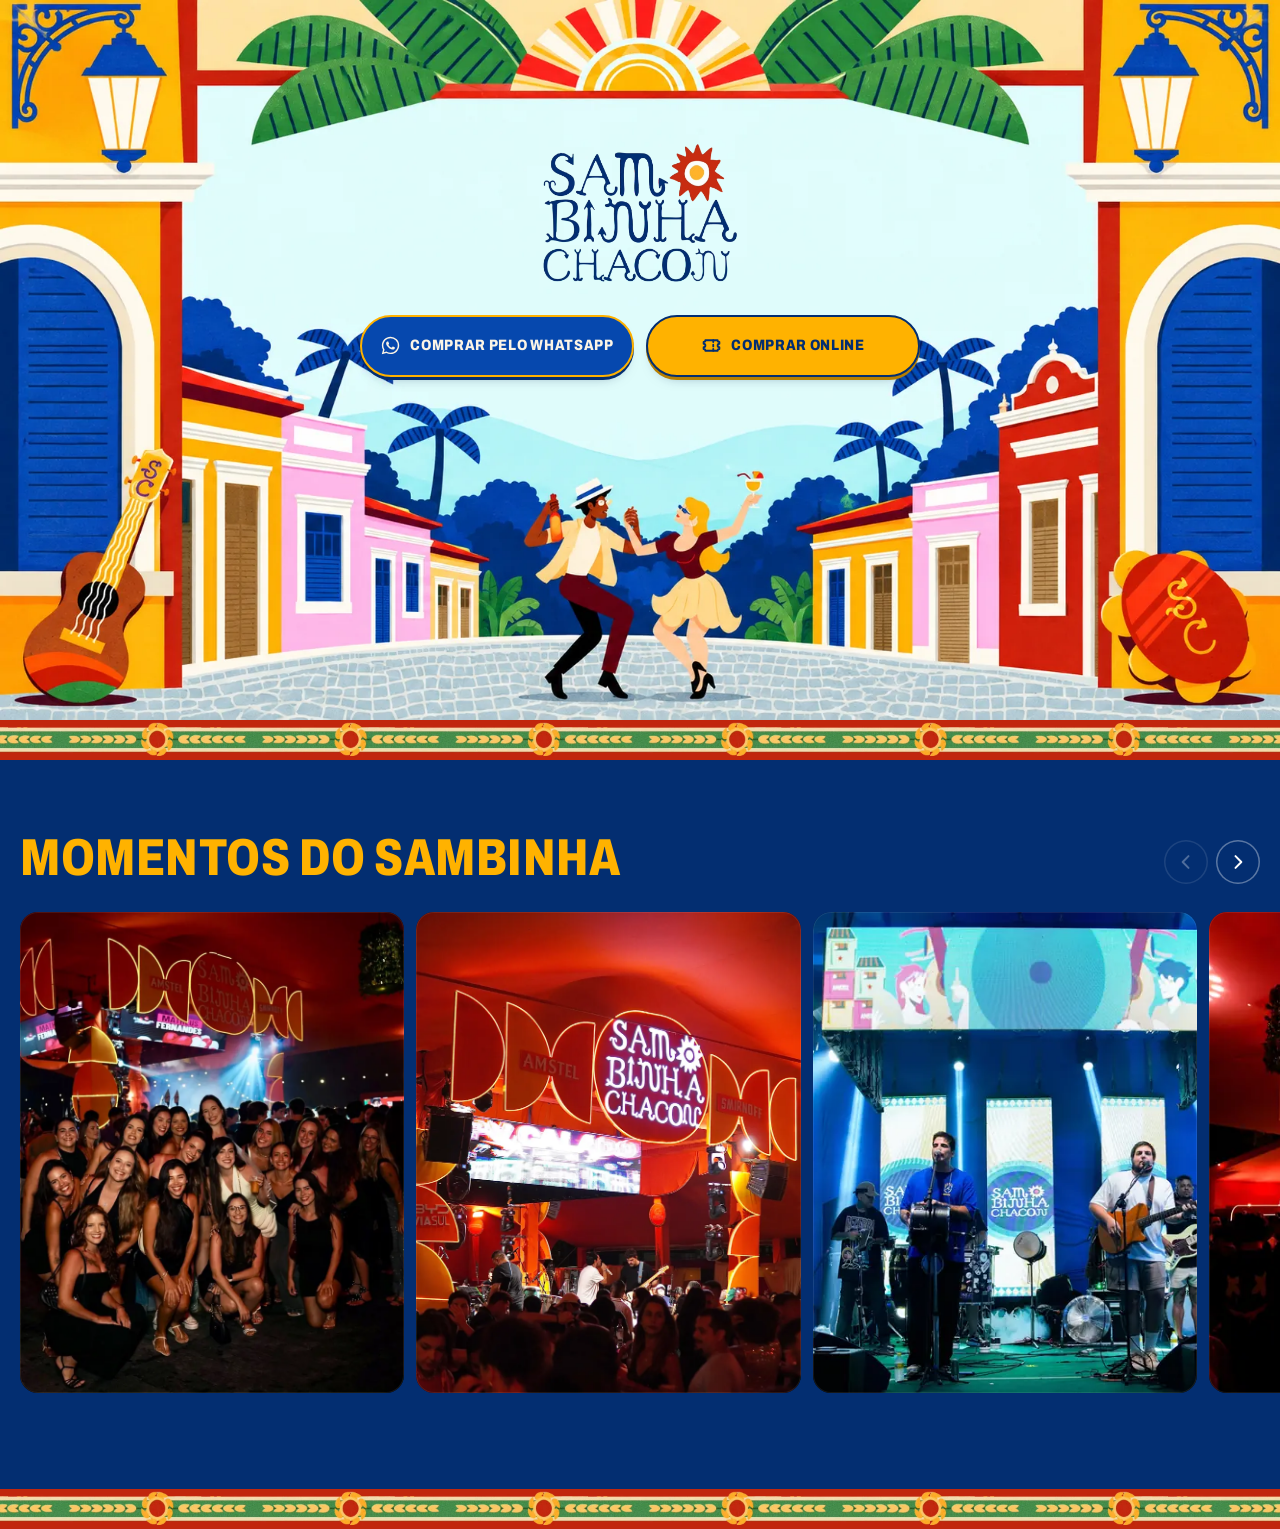
==== index.html @ 56320c70 "commit1" ====
<!DOCTYPE html><!--4GlFVtMSXjxxUb4CbXH0K--><html lang="pt-BR"><head><meta charSet="utf-8"/><meta name="viewport" content="width=device-width, initial-scale=1"/><link rel="preload" as="image" imageSrcSet="/img/hero-desktop-960.webp 960w, /img/hero-desktop.webp 1672w" imageSizes="100vw" fetchPriority="high"/><link rel="preload" as="image" href="/img/logo-sambinha-transparente.webp" fetchPriority="high"/><link rel="preload" as="image" href="/img/hero-m-top.webp" fetchPriority="high"/><link rel="preload" as="image" href="/img/hero-m-bottom.webp"/><link rel="stylesheet" href="/_next/static/css/1452e40f4cb6505e.css" data-precedence="next"/><link rel="preload" as="script" fetchPriority="low" href="/_next/static/chunks/webpack-de423366ec700eef.js"/><script src="/_next/static/chunks/4bd1b696-c023c6e3521b1417.js" async=""></script><script src="/_next/static/chunks/255-0e5ac6cd71b0e266.js" async=""></script><script src="/_next/static/chunks/main-app-165bebcc792e43e6.js" async=""></script><script src="/_next/static/chunks/app/page-e45475acad8fa51c.js" async=""></script><link rel="preload" as="image" href="/img/hero-m-top.webp" media="not all and (min-aspect-ratio: 1/1) and (min-height: 540px)"/><link rel="preload" as="image" href="/img/hero-desktop.webp" media="(min-aspect-ratio: 1/1) and (min-height: 540px)"/><meta name="theme-color" content="#032E71"/><title>Sambinha Chacon | Ingressos</title><meta name="description" content="Ingressos do Sambinha Chacon: compre pelo WhatsApp ou online na Bilheteria Digital."/><meta name="application-name" content="Sambinha Chacon"/><meta property="og:title" content="Sambinha Chacon | Ingressos"/><meta property="og:description" content="Ingressos do Sambinha Chacon: compre pelo WhatsApp ou online na Bilheteria Digital."/><meta property="og:site_name" content="Sambinha Chacon"/><meta property="og:locale" content="pt_BR"/><meta property="og:image" content="https://sambinhachacon.com.br/img/og-image.jpg"/><meta property="og:image:width" content="1200"/><meta property="og:image:height" content="630"/><meta property="og:image:alt" content="Sambinha Chacon – arte com casarios, coqueiros e casal dançando samba"/><meta property="og:type" content="website"/><meta name="twitter:card" content="summary_large_image"/><meta name="twitter:title" content="Sambinha Chacon | Ingressos"/><meta name="twitter:description" content="Ingressos do Sambinha Chacon: compre pelo WhatsApp ou online na Bilheteria Digital."/><meta name="twitter:image" content="https://sambinhachacon.com.br/img/og-image.jpg"/><link rel="icon" href="/favicon.png"/><link rel="apple-touch-icon" href="/img/apple-touch-icon.png"/><script src="/_next/static/chunks/polyfills-42372ed130431b0a.js" noModule=""></script></head><body><div hidden=""><!--$--><!--/$--></div><main class="relative"><header class="capa"><div class="layout-h"><div class="palco-h"><img src="/img/hero-desktop.webp" srcSet="/img/hero-desktop-960.webp 960w, /img/hero-desktop.webp 1672w" sizes="100vw" alt="Ilustração oficial do Sambinha Chacon: casal dançando samba numa rua de casarios coloridos, com lampiões, coqueiros, cavaquinho e pandeiro." width="1672" height="941" class="absolute inset-0 h-full w-full" fetchPriority="high"/><div class="absolute inset-x-[18%] top-[15%] flex h-[42%] flex-col items-center justify-center"><h1 class="entrada w-[15.5cqw]" style="animation-delay:60ms"><img src="/img/logo-sambinha-transparente.webp" alt="Sambinha Chacon" width="729" height="522" class="block h-auto w-full" fetchPriority="high"/></h1><div class="mt-[2.4cqw] grid w-[clamp(560px,42cqw,700px)] grid-cols-2 gap-3 [--btn-fs:clamp(15px,1.1cqw,18px)]"><div class="entrada" style="animation-delay:140ms"><a href="https://linklist.bio/gobu8_xxkv" target="_blank" rel="noopener noreferrer" class="btn btn-azul"><svg viewBox="0 0 24 24" class="h-[1.35em] w-[1.35em] shrink-0" fill="currentColor" aria-hidden="true"><path d="M12.04 2C6.58 2 2.13 6.45 2.13 11.91c0 1.75.46 3.45 1.32 4.95L2.05 22l5.25-1.38a9.9 9.9 0 0 0 4.74 1.21h.01c5.46 0 9.91-4.45 9.91-9.91 0-2.65-1.03-5.14-2.9-7.01A9.83 9.83 0 0 0 12.04 2Zm0 18.15h-.01a8.23 8.23 0 0 1-4.2-1.15l-.3-.18-3.12.82.83-3.04-.2-.31a8.2 8.2 0 0 1-1.26-4.38c0-4.54 3.7-8.23 8.25-8.23 2.2 0 4.27.86 5.83 2.42a8.18 8.18 0 0 1 2.41 5.83c0 4.54-3.7 8.23-8.23 8.23Zm4.52-6.16c-.25-.12-1.47-.72-1.69-.81-.23-.08-.39-.12-.56.13-.17.25-.64.81-.78.97-.14.17-.29.19-.54.06-.25-.12-1.05-.39-1.99-1.23-.74-.66-1.23-1.47-1.38-1.72-.14-.25-.02-.38.11-.5.11-.11.25-.29.37-.43.13-.15.17-.25.25-.42.08-.17.04-.31-.02-.43-.06-.12-.56-1.34-.76-1.84-.2-.48-.41-.42-.56-.43h-.48c-.17 0-.43.06-.66.31-.23.25-.86.85-.86 2.07 0 1.22.89 2.4 1.01 2.56.12.17 1.75 2.67 4.23 3.74.59.26 1.05.41 1.41.52.59.19 1.13.16 1.56.1.48-.07 1.47-.6 1.67-1.18.21-.58.21-1.07.14-1.18-.06-.1-.22-.16-.47-.29Z"></path></svg><span>Comprar pelo WhatsApp</span><span class="sr-only">(<!-- -->canais oficiais<!-- -->, abre em nova aba)</span></a></div><div class="entrada" style="animation-delay:220ms"><a href="https://www.bilheteriadigital.com/sambinhachacon" target="_blank" rel="noopener noreferrer" class="btn btn-amarelo"><svg viewBox="0 0 24 24" class="h-[1.35em] w-[1.35em] shrink-0" fill="none" stroke="currentColor" stroke-width="2.1" stroke-linecap="round" stroke-linejoin="round" aria-hidden="true"><path d="M3 8a2 2 0 0 0 2-2h14a2 2 0 0 0 2 2v2a2 2 0 0 0 0 4v2a2 2 0 0 0-2 2H5a2 2 0 0 0-2-2v-2a2 2 0 0 0 0-4Z"></path><path d="M14 6v2m0 3v2m0 3v2"></path></svg><span>Comprar online</span><span class="sr-only">(<!-- -->Bilheteria Digital<!-- -->, abre em nova aba)</span></a></div></div></div></div></div><div class="layout-v"><div class="coluna-v"><img src="/img/hero-m-top.webp" alt="" width="941" height="225" class="block w-full" fetchPriority="high"/><div class="ceu-v flex flex-1 flex-col items-center justify-center px-[9%] py-2"><h1 class="entrada logo-v" style="animation-delay:60ms"><img src="/img/logo-sambinha-transparente.webp" alt="Sambinha Chacon" width="729" height="522" class="block h-auto w-full" fetchPriority="high"/></h1><div class="mt-[clamp(16px,3vh,32px)] flex w-full max-w-[340px] flex-col gap-3 [--btn-fs:16px]"><div class="entrada" style="animation-delay:140ms"><a href="https://linklist.bio/gobu8_xxkv" target="_blank" rel="noopener noreferrer" class="btn btn-azul"><svg viewBox="0 0 24 24" class="h-[1.35em] w-[1.35em] shrink-0" fill="currentColor" aria-hidden="true"><path d="M12.04 2C6.58 2 2.13 6.45 2.13 11.91c0 1.75.46 3.45 1.32 4.95L2.05 22l5.25-1.38a9.9 9.9 0 0 0 4.74 1.21h.01c5.46 0 9.91-4.45 9.91-9.91 0-2.65-1.03-5.14-2.9-7.01A9.83 9.83 0 0 0 12.04 2Zm0 18.15h-.01a8.23 8.23 0 0 1-4.2-1.15l-.3-.18-3.12.82.83-3.04-.2-.31a8.2 8.2 0 0 1-1.26-4.38c0-4.54 3.7-8.23 8.25-8.23 2.2 0 4.27.86 5.83 2.42a8.18 8.18 0 0 1 2.41 5.83c0 4.54-3.7 8.23-8.23 8.23Zm4.52-6.16c-.25-.12-1.47-.72-1.69-.81-.23-.08-.39-.12-.56.13-.17.25-.64.81-.78.97-.14.17-.29.19-.54.06-.25-.12-1.05-.39-1.99-1.23-.74-.66-1.23-1.47-1.38-1.72-.14-.25-.02-.38.11-.5.11-.11.25-.29.37-.43.13-.15.17-.25.25-.42.08-.17.04-.31-.02-.43-.06-.12-.56-1.34-.76-1.84-.2-.48-.41-.42-.56-.43h-.48c-.17 0-.43.06-.66.31-.23.25-.86.85-.86 2.07 0 1.22.89 2.4 1.01 2.56.12.17 1.75 2.67 4.23 3.74.59.26 1.05.41 1.41.52.59.19 1.13.16 1.56.1.48-.07 1.47-.6 1.67-1.18.21-.58.21-1.07.14-1.18-.06-.1-.22-.16-.47-.29Z"></path></svg><span>Comprar pelo WhatsApp</span><span class="sr-only">(<!-- -->canais oficiais<!-- -->, abre em nova aba)</span></a></div><div class="entrada" style="animation-delay:220ms"><a href="https://www.bilheteriadigital.com/sambinhachacon" target="_blank" rel="noopener noreferrer" class="btn btn-amarelo"><svg viewBox="0 0 24 24" class="h-[1.35em] w-[1.35em] shrink-0" fill="none" stroke="currentColor" stroke-width="2.1" stroke-linecap="round" stroke-linejoin="round" aria-hidden="true"><path d="M3 8a2 2 0 0 0 2-2h14a2 2 0 0 0 2 2v2a2 2 0 0 0 0 4v2a2 2 0 0 0-2 2H5a2 2 0 0 0-2-2v-2a2 2 0 0 0 0-4Z"></path><path d="M14 6v2m0 3v2m0 3v2"></path></svg><span>Comprar online</span><span class="sr-only">(<!-- -->Bilheteria Digital<!-- -->, abre em nova aba)</span></a></div></div></div><img src="/img/hero-m-bottom.webp" alt="Ilustração oficial do Sambinha Chacon: casal dançando samba numa rua de casarios coloridos, com coqueiros, cavaquinho e pandeiro." width="941" height="761" class="block w-full"/></div></div></header><div class="faixa-oficial" aria-hidden="true"></div><div class="conteudo"><section id="momentos" aria-labelledby="momentos-titulo" class="secao"><div class="secao-topo"><h2 id="momentos-titulo" class="secao-titulo">Momentos do Sambinha</h2><div class="hidden gap-2 md:flex"><button type="button" class="seta" disabled="" aria-controls="momentos-trilho" aria-label="Momentos do Sambinha: anterior"><svg viewBox="0 0 24 24" class="h-5 w-5" fill="none" stroke="currentColor" stroke-width="2.4" stroke-linecap="round" stroke-linejoin="round" aria-hidden="true" style="transform:rotate(180deg)"><path d="m9 5 7 7-7 7"></path></svg></button><button type="button" class="seta" aria-controls="momentos-trilho" aria-label="Momentos do Sambinha: próximo"><svg viewBox="0 0 24 24" class="h-5 w-5" fill="none" stroke="currentColor" stroke-width="2.4" stroke-linecap="round" stroke-linejoin="round" aria-hidden="true"><path d="m9 5 7 7-7 7"></path></svg></button></div></div><div class="so-mobile"><div><ul class="mosaico" aria-label="Fotos e vídeos do Sambinha Chacon"><li class="mosaico-destaque"><button type="button" class="midia " aria-label="Ampliar foto 1 de 5: Grupo de amigas sorrindo juntas em frente ao palco iluminado do Sambinha Chacon."><img src="/img/foto-galera-sm.webp" alt="" width="1088" height="1440" loading="lazy" decoding="async" style="object-position:50% 70%"/></button></li><li><button type="button" class="midia " aria-label="Ampliar foto 2 de 5: Letreiro em neon do Sambinha Chacon sobre o palco, com a banda tocando e o público em primeiro plano."><img src="/img/foto-palco-vertical-sm.webp" alt="" width="1800" height="2400" loading="lazy" decoding="async" style="object-position:50% 45%"/></button></li><li><button type="button" class="midia " aria-label="Ampliar foto 3 de 5: Banda do Sambinha Chacon no palco com pandeiro, cavaquinho, violão e guitarra sob luzes azuis."><img src="/img/foto-banda-sm.webp" alt="" width="1800" height="1200" loading="lazy" decoding="async" style="object-position:38% 55%"/></button></li><li><button type="button" class="midia " aria-label="Ampliar foto 4 de 5: Público lotando a pista diante do palco com cenografia vermelha e letreiro do Sambinha Chacon."><img src="/img/foto-palco-publico-sm.webp" alt="" width="1800" height="1200" loading="lazy" decoding="async" style="object-position:45% 55%"/></button></li><li><button type="button" class="midia " aria-label="Ampliar foto 5 de 5: Cenografia iluminada com arcos em neon e o logotipo do Sambinha Chacon no palco."><img src="/img/foto-palco-neon-sm.webp" alt="" width="1620" height="1080" loading="lazy" decoding="async" style="object-position:62% 45%"/></button></li></ul></div></div><div role="region" aria-roledescription="carrossel" aria-label="Fotos e vídeos do Sambinha Chacon" class="so-desktop"><ul id="momentos-trilho" class="trilho" tabindex="0" aria-label="Fotos e vídeos do Sambinha Chacon — use as setas do teclado para navegar"><li class="item-momento"><button type="button" class="midia " aria-label="Ampliar foto 1 de 5: Grupo de amigas sorrindo juntas em frente ao palco iluminado do Sambinha Chacon."><img src="/img/foto-galera-sm.webp" alt="" width="1088" height="1440" loading="lazy" decoding="async" style="object-position:50% 62%"/></button></li><li class="item-momento"><button type="button" class="midia " aria-label="Ampliar foto 2 de 5: Letreiro em neon do Sambinha Chacon sobre o palco, com a banda tocando e o público em primeiro plano."><img src="/img/foto-palco-vertical-sm.webp" alt="" width="1800" height="2400" loading="lazy" decoding="async" style="object-position:50% 45%"/></button></li><li class="item-momento"><button type="button" class="midia " aria-label="Ampliar foto 3 de 5: Banda do Sambinha Chacon no palco com pandeiro, cavaquinho, violão e guitarra sob luzes azuis."><img src="/img/foto-banda-sm.webp" alt="" width="1800" height="1200" loading="lazy" decoding="async" style="object-position:38% 55%"/></button></li><li class="item-momento"><button type="button" class="midia " aria-label="Ampliar foto 4 de 5: Público lotando a pista diante do palco com cenografia vermelha e letreiro do Sambinha Chacon."><img src="/img/foto-palco-publico-sm.webp" alt="" width="1800" height="1200" loading="lazy" decoding="async" style="object-position:45% 55%"/></button></li><li class="item-momento"><button type="button" class="midia " aria-label="Ampliar foto 5 de 5: Cenografia iluminada com arcos em neon e o logotipo do Sambinha Chacon no palco."><img src="/img/foto-palco-neon-sm.webp" alt="" width="1620" height="1080" loading="lazy" decoding="async" style="object-position:62% 45%"/></button></li></ul></div></section></div><div class="faixa-oficial" aria-hidden="true"></div></main><!--$--><!--/$--><script src="/_next/static/chunks/webpack-de423366ec700eef.js" id="_R_" async=""></script><script>(self.__next_f=self.__next_f||[]).push([0])</script><script>self.__next_f.push([1,"1:\"$Sreact.fragment\"\n2:I[9766,[],\"\"]\n3:I[8924,[],\"\"]\n4:I[1204,[\"974\",\"static/chunks/app/page-e45475acad8fa51c.js\"],\"default\"]\n5:I[4431,[],\"OutletBoundary\"]\n7:I[5278,[],\"AsyncMetadataOutlet\"]\n9:I[4431,[],\"ViewportBoundary\"]\nb:I[4431,[],\"MetadataBoundary\"]\nc:\"$Sreact.suspense\"\ne:I[7150,[],\"\"]\n:HL[\"/_next/static/css/1452e40f4cb6505e.css\",\"style\"]\n"])</script><script>self.__next_f.push([1,"0:{\"P\":null,\"b\":\"4GlFVtMSXjxxUb4CbXH0K\",\"p\":\"\",\"c\":[\"\",\"\"],\"i\":false,\"f\":[[[\"\",{\"children\":[\"__PAGE__\",{}]},\"$undefined\",\"$undefined\",true],[\"\",[\"$\",\"$1\",\"c\",{\"children\":[[[\"$\",\"link\",\"0\",{\"rel\":\"stylesheet\",\"href\":\"/_next/static/css/1452e40f4cb6505e.css\",\"precedence\":\"next\",\"crossOrigin\":\"$undefined\",\"nonce\":\"$undefined\"}]],[\"$\",\"html\",null,{\"lang\":\"pt-BR\",\"children\":[[\"$\",\"head\",null,{\"children\":[[\"$\",\"link\",null,{\"rel\":\"preload\",\"as\":\"image\",\"href\":\"/img/hero-m-top.webp\",\"media\":\"not all and (min-aspect-ratio: 1/1) and (min-height: 540px)\"}],[\"$\",\"link\",null,{\"rel\":\"preload\",\"as\":\"image\",\"href\":\"/img/hero-desktop.webp\",\"media\":\"(min-aspect-ratio: 1/1) and (min-height: 540px)\"}]]}],[\"$\",\"body\",null,{\"children\":[\"$\",\"$L2\",null,{\"parallelRouterKey\":\"children\",\"error\":\"$undefined\",\"errorStyles\":\"$undefined\",\"errorScripts\":\"$undefined\",\"template\":[\"$\",\"$L3\",null,{}],\"templateStyles\":\"$undefined\",\"templateScripts\":\"$undefined\",\"notFound\":[[[\"$\",\"title\",null,{\"children\":\"404: This page could not be found.\"}],[\"$\",\"div\",null,{\"style\":{\"fontFamily\":\"system-ui,\\\"Segoe UI\\\",Roboto,Helvetica,Arial,sans-serif,\\\"Apple Color Emoji\\\",\\\"Segoe UI Emoji\\\"\",\"height\":\"100vh\",\"textAlign\":\"center\",\"display\":\"flex\",\"flexDirection\":\"column\",\"alignItems\":\"center\",\"justifyContent\":\"center\"},\"children\":[\"$\",\"div\",null,{\"children\":[[\"$\",\"style\",null,{\"dangerouslySetInnerHTML\":{\"__html\":\"body{color:#000;background:#fff;margin:0}.next-error-h1{border-right:1px solid rgba(0,0,0,.3)}@media (prefers-color-scheme:dark){body{color:#fff;background:#000}.next-error-h1{border-right:1px solid rgba(255,255,255,.3)}}\"}}],[\"$\",\"h1\",null,{\"className\":\"next-error-h1\",\"style\":{\"display\":\"inline-block\",\"margin\":\"0 20px 0 0\",\"padding\":\"0 23px 0 0\",\"fontSize\":24,\"fontWeight\":500,\"verticalAlign\":\"top\",\"lineHeight\":\"49px\"},\"children\":404}],[\"$\",\"div\",null,{\"style\":{\"display\":\"inline-block\"},\"children\":[\"$\",\"h2\",null,{\"style\":{\"fontSize\":14,\"fontWeight\":400,\"lineHeight\":\"49px\",\"margin\":0},\"children\":\"This page could not be found.\"}]}]]}]}]],[]],\"forbidden\":\"$undefined\",\"unauthorized\":\"$undefined\"}]}]]}]]}],{\"children\":[\"__PAGE__\",[\"$\",\"$1\",\"c\",{\"children\":[[\"$\",\"$L4\",null,{}],null,[\"$\",\"$L5\",null,{\"children\":[\"$L6\",[\"$\",\"$L7\",null,{\"promise\":\"$@8\"}]]}]]}],{},null,false]},null,false],[\"$\",\"$1\",\"h\",{\"children\":[null,[[\"$\",\"$L9\",null,{\"children\":\"$La\"}],null],[\"$\",\"$Lb\",null,{\"children\":[\"$\",\"div\",null,{\"hidden\":true,\"children\":[\"$\",\"$c\",null,{\"fallback\":null,\"children\":\"$Ld\"}]}]}]]}],false]],\"m\":\"$undefined\",\"G\":[\"$e\",[]],\"s\":false,\"S\":true}\n"])</script><script>self.__next_f.push([1,"a:[[\"$\",\"meta\",\"0\",{\"charSet\":\"utf-8\"}],[\"$\",\"meta\",\"1\",{\"name\":\"viewport\",\"content\":\"width=device-width, initial-scale=1\"}],[\"$\",\"meta\",\"2\",{\"name\":\"theme-color\",\"content\":\"#032E71\"}]]\n6:null\n"])</script><script>self.__next_f.push([1,"f:I[622,[],\"IconMark\"]\n"])</script><script>self.__next_f.push([1,"8:{\"metadata\":[[\"$\",\"title\",\"0\",{\"children\":\"Sambinha Chacon | Ingressos\"}],[\"$\",\"meta\",\"1\",{\"name\":\"description\",\"content\":\"Ingressos do Sambinha Chacon: compre pelo WhatsApp ou online na Bilheteria Digital.\"}],[\"$\",\"meta\",\"2\",{\"name\":\"application-name\",\"content\":\"Sambinha Chacon\"}],[\"$\",\"meta\",\"3\",{\"property\":\"og:title\",\"content\":\"Sambinha Chacon | Ingressos\"}],[\"$\",\"meta\",\"4\",{\"property\":\"og:description\",\"content\":\"Ingressos do Sambinha Chacon: compre pelo WhatsApp ou online na Bilheteria Digital.\"}],[\"$\",\"meta\",\"5\",{\"property\":\"og:site_name\",\"content\":\"Sambinha Chacon\"}],[\"$\",\"meta\",\"6\",{\"property\":\"og:locale\",\"content\":\"pt_BR\"}],[\"$\",\"meta\",\"7\",{\"property\":\"og:image\",\"content\":\"https://sambinhachacon.com.br/img/og-image.jpg\"}],[\"$\",\"meta\",\"8\",{\"property\":\"og:image:width\",\"content\":\"1200\"}],[\"$\",\"meta\",\"9\",{\"property\":\"og:image:height\",\"content\":\"630\"}],[\"$\",\"meta\",\"10\",{\"property\":\"og:image:alt\",\"content\":\"Sambinha Chacon – arte com casarios, coqueiros e casal dançando samba\"}],[\"$\",\"meta\",\"11\",{\"property\":\"og:type\",\"content\":\"website\"}],[\"$\",\"meta\",\"12\",{\"name\":\"twitter:card\",\"content\":\"summary_large_image\"}],[\"$\",\"meta\",\"13\",{\"name\":\"twitter:title\",\"content\":\"Sambinha Chacon | Ingressos\"}],[\"$\",\"meta\",\"14\",{\"name\":\"twitter:description\",\"content\":\"Ingressos do Sambinha Chacon: compre pelo WhatsApp ou online na Bilheteria Digital.\"}],[\"$\",\"meta\",\"15\",{\"name\":\"twitter:image\",\"content\":\"https://sambinhachacon.com.br/img/og-image.jpg\"}],[\"$\",\"link\",\"16\",{\"rel\":\"icon\",\"href\":\"/favicon.png\"}],[\"$\",\"link\",\"17\",{\"rel\":\"apple-touch-icon\",\"href\":\"/img/apple-touch-icon.png\"}],[\"$\",\"$Lf\",\"18\",{}]],\"error\":null,\"digest\":\"$undefined\"}\n"])</script><script>self.__next_f.push([1,"d:\"$8:metadata\"\n"])</script></body></html>
---- _next/static/css/1452e40f4cb6505e.css ----
@font-face{font-family:Archivo Variable;font-style:normal;font-display:swap;font-weight:100 900;font-stretch:62% 125%;src:url(/_next/static/media/archivo-vietnamese-wdth-normal.4a04442c.woff2) format("woff2-variations");unicode-range:u+0102-0103,u+0110-0111,u+0128-0129,u+0168-0169,u+01a0-01a1,u+01af-01b0,u+0300-0301,u+0303-0304,u+0308-0309,u+0323,u+0329,u+1ea0-1ef9,u+20ab}@font-face{font-family:Archivo Variable;font-style:normal;font-display:swap;font-weight:100 900;font-stretch:62% 125%;src:url(/_next/static/media/archivo-latin-ext-wdth-normal.33cc89f0.woff2) format("woff2-variations");unicode-range:u+0100-02ba,u+02bd-02c5,u+02c7-02cc,u+02ce-02d7,u+02dd-02ff,u+0304,u+0308,u+0329,u+1d00-1dbf,u+1e00-1e9f,u+1ef2-1eff,u+2020,u+20a0-20ab,u+20ad-20c0,u+2113,u+2c60-2c7f,u+a720-a7ff}@font-face{font-family:Archivo Variable;font-style:normal;font-display:swap;font-weight:100 900;font-stretch:62% 125%;src:url(/_next/static/media/archivo-latin-wdth-normal.8eca89c0.woff2) format("woff2-variations");unicode-range:u+00??,u+0131,u+0152-0153,u+02bb-02bc,u+02c6,u+02da,u+02dc,u+0304,u+0308,u+0329,u+2000-206f,u+20ac,u+2122,u+2191,u+2193,u+2212,u+2215,u+feff,u+fffd}*,:after,:before{--tw-border-spacing-x:0;--tw-border-spacing-y:0;--tw-translate-x:0;--tw-translate-y:0;--tw-rotate:0;--tw-skew-x:0;--tw-skew-y:0;--tw-scale-x:1;--tw-scale-y:1;--tw-pan-x: ;--tw-pan-y: ;--tw-pinch-zoom: ;--tw-scroll-snap-strictness:proximity;--tw-gradient-from-position: ;--tw-gradient-via-position: ;--tw-gradient-to-position: ;--tw-ordinal: ;--tw-slashed-zero: ;--tw-numeric-figure: ;--tw-numeric-spacing: ;--tw-numeric-fraction: ;--tw-ring-inset: ;--tw-ring-offset-width:0px;--tw-ring-offset-color:#fff;--tw-ring-color:rgb(59 130 246/0.5);--tw-ring-offset-shadow:0 0 #0000;--tw-ring-shadow:0 0 #0000;--tw-shadow:0 0 #0000;--tw-shadow-colored:0 0 #0000;--tw-blur: ;--tw-brightness: ;--tw-contrast: ;--tw-grayscale: ;--tw-hue-rotate: ;--tw-invert: ;--tw-saturate: ;--tw-sepia: ;--tw-drop-shadow: ;--tw-backdrop-blur: ;--tw-backdrop-brightness: ;--tw-backdrop-contrast: ;--tw-backdrop-grayscale: ;--tw-backdrop-hue-rotate: ;--tw-backdrop-invert: ;--tw-backdrop-opacity: ;--tw-backdrop-saturate: ;--tw-backdrop-sepia: ;--tw-contain-size: ;--tw-contain-layout: ;--tw-contain-paint: ;--tw-contain-style: }::backdrop{--tw-border-spacing-x:0;--tw-border-spacing-y:0;--tw-translate-x:0;--tw-translate-y:0;--tw-rotate:0;--tw-skew-x:0;--tw-skew-y:0;--tw-scale-x:1;--tw-scale-y:1;--tw-pan-x: ;--tw-pan-y: ;--tw-pinch-zoom: ;--tw-scroll-snap-strictness:proximity;--tw-gradient-from-position: ;--tw-gradient-via-position: ;--tw-gradient-to-position: ;--tw-ordinal: ;--tw-slashed-zero: ;--tw-numeric-figure: ;--tw-numeric-spacing: ;--tw-numeric-fraction: ;--tw-ring-inset: ;--tw-ring-offset-width:0px;--tw-ring-offset-color:#fff;--tw-ring-color:rgb(59 130 246/0.5);--tw-ring-offset-shadow:0 0 #0000;--tw-ring-shadow:0 0 #0000;--tw-shadow:0 0 #0000;--tw-shadow-colored:0 0 #0000;--tw-blur: ;--tw-brightness: ;--tw-contrast: ;--tw-grayscale: ;--tw-hue-rotate: ;--tw-invert: ;--tw-saturate: ;--tw-sepia: ;--tw-drop-shadow: ;--tw-backdrop-blur: ;--tw-backdrop-brightness: ;--tw-backdrop-contrast: ;--tw-backdrop-grayscale: ;--tw-backdrop-hue-rotate: ;--tw-backdrop-invert: ;--tw-backdrop-opacity: ;--tw-backdrop-saturate: ;--tw-backdrop-sepia: ;--tw-contain-size: ;--tw-contain-layout: ;--tw-contain-paint: ;--tw-contain-style: }/*
! tailwindcss v3.4.19 | MIT License | https://tailwindcss.com
*/*,:after,:before{box-sizing:border-box;border:0 solid #e5e7eb}:after,:before{--tw-content:""}:host,html{line-height:1.5;-webkit-text-size-adjust:100%;-moz-tab-size:4;-o-tab-size:4;tab-size:4;font-family:Archivo Variable,Archivo,system-ui,-apple-system,Segoe UI,sans-serif;font-feature-settings:normal;font-variation-settings:normal;-webkit-tap-highlight-color:transparent}body{margin:0;line-height:inherit}hr{height:0;color:inherit;border-top-width:1px}abbr:where([title]){-webkit-text-decoration:underline dotted;text-decoration:underline dotted}h1,h2,h3,h4,h5,h6{font-size:inherit;font-weight:inherit}a{color:inherit;text-decoration:inherit}b,strong{font-weight:bolder}code,kbd,pre,samp{font-family:ui-monospace,SFMono-Regular,Menlo,Monaco,Consolas,Liberation Mono,Courier New,monospace;font-feature-settings:normal;font-variation-settings:normal;font-size:1em}small{font-size:80%}sub,sup{font-size:75%;line-height:0;position:relative;vertical-align:baseline}sub{bottom:-.25em}sup{top:-.5em}table{text-indent:0;border-color:inherit;border-collapse:collapse}button,input,optgroup,select,textarea{font-family:inherit;font-feature-settings:inherit;font-variation-settings:inherit;font-size:100%;font-weight:inherit;line-height:inherit;letter-spacing:inherit;color:inherit;margin:0;padding:0}button,select{text-transform:none}button,input:where([type=button]),input:where([type=reset]),input:where([type=submit]){-webkit-appearance:button;background-color:transparent;background-image:none}:-moz-focusring{outline:auto}:-moz-ui-invalid{box-shadow:none}progress{vertical-align:baseline}::-webkit-inner-spin-button,::-webkit-outer-spin-button{height:auto}[type=search]{-webkit-appearance:textfield;outline-offset:-2px}::-webkit-search-decoration{-webkit-appearance:none}::-webkit-file-upload-button{-webkit-appearance:button;font:inherit}summary{display:list-item}blockquote,dd,dl,figure,h1,h2,h3,h4,h5,h6,hr,p,pre{margin:0}fieldset{margin:0}fieldset,legend{padding:0}menu,ol,ul{list-style:none;margin:0;padding:0}dialog{padding:0}textarea{resize:vertical}input::-moz-placeholder,textarea::-moz-placeholder{opacity:1;color:#9ca3af}input::placeholder,textarea::placeholder{opacity:1;color:#9ca3af}[role=button],button{cursor:pointer}:disabled{cursor:default}audio,canvas,embed,iframe,img,object,svg,video{display:block;vertical-align:middle}img,video{max-width:100%;height:auto}[hidden]:where(:not([hidden=until-found])){display:none}body,html{--tw-bg-opacity:1;background-color:rgb(3 46 113/var(--tw-bg-opacity,1));font-family:Archivo Variable,Archivo,system-ui,-apple-system,Segoe UI,sans-serif;-webkit-font-smoothing:antialiased;-moz-osx-font-smoothing:grayscale}:focus-visible{outline:3px solid #032e71;outline-offset:3px}.sr-only{position:absolute;width:1px;height:1px;padding:0;margin:-1px;overflow:hidden;clip:rect(0,0,0,0);white-space:nowrap;border-width:0}.fixed{position:fixed}.absolute{position:absolute}.relative{position:relative}.inset-0{inset:0}.inset-x-\[18\%\]{left:18%;right:18%}.left-2{left:.5rem}.right-2{right:.5rem}.top-1\/2{top:50%}.top-\[15\%\]{top:15%}.z-\[80\]{z-index:80}.mt-3{margin-top:.75rem}.mt-\[2\.4cqw\]{margin-top:2.4cqw}.mt-\[clamp\(16px\2c 3vh\2c 32px\)\]{margin-top:clamp(16px,3vh,32px)}.mt-auto{margin-top:auto}.block{display:block}.inline{display:inline}.flex{display:flex}.grid{display:grid}.hidden{display:none}.h-12{height:3rem}.h-4{height:1rem}.h-5{height:1.25rem}.h-6{height:1.5rem}.h-\[1\.35em\]{height:1.35em}.h-\[42\%\]{height:42%}.h-auto{height:auto}.h-full{height:100%}.max-h-\[calc\(100svh-150px\)\]{max-height:calc(100svh - 150px)}.max-h-full{max-height:100%}.min-h-0{min-height:0}.w-12{width:3rem}.w-4{width:1rem}.w-5{width:1.25rem}.w-6{width:1.5rem}.w-\[1\.35em\]{width:1.35em}.w-\[15\.5cqw\]{width:15.5cqw}.w-\[clamp\(560px\2c 42cqw\2c 700px\)\]{width:clamp(560px,42cqw,700px)}.w-auto{width:auto}.w-full{width:100%}.min-w-0{min-width:0}.max-w-\[340px\]{max-width:340px}.max-w-full{max-width:100%}.flex-1{flex:1 1 0%}.shrink-0{flex-shrink:0}.-translate-y-1\/2{--tw-translate-y:-50%}.-translate-y-1\/2,.transform{transform:translate(var(--tw-translate-x),var(--tw-translate-y)) rotate(var(--tw-rotate)) skewX(var(--tw-skew-x)) skewY(var(--tw-skew-y)) scaleX(var(--tw-scale-x)) scaleY(var(--tw-scale-y))}.resize{resize:both}.grid-cols-2{grid-template-columns:repeat(2,minmax(0,1fr))}.flex-col{flex-direction:column}.place-items-center{place-items:center}.items-center{align-items:center}.justify-center{justify-content:center}.justify-between{justify-content:space-between}.gap-1{gap:.25rem}.gap-2{gap:.5rem}.gap-3{gap:.75rem}.rounded-full{border-radius:9999px}.rounded-lg{border-radius:.5rem}.border-2{border-width:2px}.border-white\/30{border-color:rgb(255 255 255/.3)}.bg-amarelo{--tw-bg-opacity:1;background-color:rgb(255 178 0/var(--tw-bg-opacity,1))}.bg-black{--tw-bg-opacity:1;background-color:rgb(0 0 0/var(--tw-bg-opacity,1))}.bg-marinho-escuro\/95{background-color:rgb(2 31 79/.95)}.bg-white\/10{background-color:rgb(255 255 255/.1)}.object-contain{-o-object-fit:contain;object-fit:contain}.p-4{padding:1rem}.px-2{padding-left:.5rem;padding-right:.5rem}.px-4{padding-left:1rem;padding-right:1rem}.px-\[9\%\]{padding-left:9%;padding-right:9%}.py-2{padding-top:.5rem;padding-bottom:.5rem}.py-3{padding-top:.75rem;padding-bottom:.75rem}.pt-4{padding-top:1rem}.text-center{text-align:center}.text-\[14px\]{font-size:14px}.text-\[15px\]{font-size:15px}.text-\[16px\]{font-size:16px}.text-\[18px\]{font-size:18px}.text-sm{font-size:.875rem;line-height:1.25rem}.font-bold{font-weight:700}.font-extrabold{font-weight:800}.font-medium{font-weight:500}.font-semibold{font-weight:600}.uppercase{text-transform:uppercase}.leading-tight{line-height:1.25}.tracking-\[0\.2em\]{letter-spacing:.2em}.text-amarelo{--tw-text-opacity:1;color:rgb(255 178 0/var(--tw-text-opacity,1))}.text-marinho{--tw-text-opacity:1;color:rgb(3 46 113/var(--tw-text-opacity,1))}.text-white{--tw-text-opacity:1;color:rgb(255 255 255/var(--tw-text-opacity,1))}.text-white\/80{color:rgb(255 255 255/.8)}.text-white\/85{color:rgb(255 255 255/.85)}.shadow-2xl{--tw-shadow:0 25px 50px -12px rgb(0 0 0/0.25);--tw-shadow-colored:0 25px 50px -12px var(--tw-shadow-color);box-shadow:var(--tw-ring-offset-shadow,0 0 #0000),var(--tw-ring-shadow,0 0 #0000),var(--tw-shadow)}.filter{filter:var(--tw-blur) var(--tw-brightness) var(--tw-contrast) var(--tw-grayscale) var(--tw-hue-rotate) var(--tw-invert) var(--tw-saturate) var(--tw-sepia) var(--tw-drop-shadow)}.backdrop-blur-sm{--tw-backdrop-blur:blur(4px);backdrop-filter:var(--tw-backdrop-blur) var(--tw-backdrop-brightness) var(--tw-backdrop-contrast) var(--tw-backdrop-grayscale) var(--tw-backdrop-hue-rotate) var(--tw-backdrop-invert) var(--tw-backdrop-opacity) var(--tw-backdrop-saturate) var(--tw-backdrop-sepia)}.transition{transition-property:color,background-color,border-color,text-decoration-color,fill,stroke,opacity,box-shadow,transform,filter,backdrop-filter;transition-timing-function:cubic-bezier(.4,0,.2,1);transition-duration:.15s}.transition-colors{transition-property:color,background-color,border-color,text-decoration-color,fill,stroke;transition-timing-function:cubic-bezier(.4,0,.2,1);transition-duration:.15s}.\[--btn-fs\:14px\]{--btn-fs:14px}.\[--btn-fs\:16px\]{--btn-fs:16px}.\[--btn-fs\:clamp\(15px\2c 1\.1cqw\2c 18px\)\]{--btn-fs:clamp(15px,1.1cqw,18px)}.\[--btn-h\:50px\]{--btn-h:50px}html{scroll-behavior:smooth}body{overflow-x:hidden}.capa{position:relative}.layout-h{display:none}.palco-h{aspect-ratio:1672/941;container-type:inline-size}.coluna-v,.palco-h{position:relative;width:100%}.coluna-v{display:flex;min-height:100svh;flex-direction:column}.ceu-v{background:url(/img/hero-m-band.png) top/100% auto repeat-y;margin:-2.2vw 0 -3vw;position:relative;z-index:1}.coluna-v>img{position:relative;z-index:0}.logo-v{width:clamp(max(140px,26vw),calc((100svh - 104.8vw - 175px) * 1.4),min(64vw,300px))}@media (min-aspect-ratio:1/1) and (min-height:540px){.layout-h{position:relative;display:grid;place-items:center}.layout-v{display:none}}.btn{position:relative;display:inline-flex;width:100%;height:var(--btn-h,62px);min-height:44px;align-items:center;justify-content:center;gap:.6em;padding:0 1.4em;border:2px solid transparent;border-radius:999px;font-size:var(--btn-fs,16px);font-weight:800;line-height:1;letter-spacing:.045em;text-transform:uppercase;white-space:nowrap;font-variation-settings:"wdth" 84;-webkit-tap-highlight-color:transparent;box-shadow:0 3px 0 var(--btn-sombra),0 8px 14px -10px rgba(2,31,79,.55);transition:transform .2s ease,box-shadow .2s ease,background-color .2s ease}.btn svg{height:1.4em;width:1.4em}.btn:hover{transform:translateY(-2px);box-shadow:0 5px 0 var(--btn-sombra),0 12px 18px -10px rgba(2,31,79,.55)}.btn:active{transform:translateY(1px) scale(.985);box-shadow:0 1px 0 var(--btn-sombra),0 4px 8px -8px rgba(2,31,79,.5);transition-duration:90ms}.btn:focus-visible{outline:3px solid #032e71;outline-offset:4px}.btn-azul{--btn-sombra:#032e71;background:#0648ae;border-color:#ffb200;color:#fbf4e6}.btn-azul:hover{background:#0a52c2}.btn-amarelo{--btn-sombra:#b77f00;background:#ffb200;border-color:#032e71;color:#032e71}.btn-amarelo:hover{background:#ffbe2e}@keyframes entrada{0%{opacity:0;transform:translateY(8px)}to{opacity:1;transform:none}}.entrada{animation:entrada .5s ease-out both}@media (prefers-reduced-motion:reduce){.entrada{animation:none}.btn,.btn:active,.btn:hover{transition:background-color .2s ease,box-shadow .2s ease;transform:none}}.scrollbar-none{scrollbar-width:none}.scrollbar-none::-webkit-scrollbar{display:none}.lightbox :focus-visible{outline-color:#ffb200}.faixa-oficial{position:relative;height:40px;background:#c2260d url(/img/orn-faixa-oficial.webp) 50%/auto 100% repeat-x}.conteudo{position:relative;background:#032e71;padding:clamp(40px,6vw,72px) 0 clamp(48px,7vw,88px);--gutter:max(16px,calc((100% - 1240px) / 2))}.secao+.secao{margin-top:clamp(48px,7vw,80px)}.secao-topo{display:flex;align-items:end;justify-content:space-between;gap:16px;padding:0 var(--gutter);margin-bottom:clamp(16px,2.4vw,24px)}.secao-titulo{color:#ffb200;font-size:clamp(30px,4.4vw,52px);font-weight:800;line-height:1;letter-spacing:.01em;text-transform:uppercase;font-variation-settings:"wdth" 78}.seta{display:grid;height:44px;width:44px;place-items:center;border-radius:999px;color:#fff;box-shadow:inset 0 0 0 1.5px rgba(255,255,255,.35);transition:background-color .2s ease,color .2s ease,opacity .2s ease,transform .2s ease}.seta:hover:not(:disabled){background:#ffb200;color:#032e71;box-shadow:none}.seta:active:not(:disabled){transform:scale(.94)}.seta:disabled{opacity:.3;cursor:default}.conteudo .btn:focus-visible,.midia:focus-visible,.seta:focus-visible,.trilho:focus-visible{outline:3px solid #ffb200;outline-offset:3px}.trilho{position:relative;display:flex;gap:12px;overflow-x:auto;overscroll-behavior-x:contain;scroll-snap-type:x mandatory;scroll-padding-inline:var(--gutter);padding:4px var(--gutter) 8px;scrollbar-width:none;border-radius:4px}.trilho::-webkit-scrollbar{display:none}.trilho>li{flex:none;scroll-snap-align:start}.item-momento{width:80%}@media (min-width:640px){.item-momento{width:46%}}@media (min-width:1024px){.item-momento{width:clamp(300px,31%,420px)}}.midia{position:relative;display:block;width:100%;aspect-ratio:4/5;overflow:hidden;border-radius:18px;background:#021f4f}.midia img{height:100%;width:100%;-o-object-fit:cover;object-fit:cover;transition:transform .6s cubic-bezier(.2,.7,.2,1),filter .3s ease}.midia:hover img{transform:scale(1.04)}.midia:after{content:"";position:absolute;inset:0;border-radius:inherit;box-shadow:inset 0 0 0 1px rgba(255,255,255,.08);pointer-events:none}.play{position:absolute;left:50%;top:50%;display:grid;height:60px;width:60px;place-items:center;border-radius:999px;background:rgba(255,255,255,.92);color:#032e71;transform:translate(-50%,-50%)}.item-data{width:78%}@media (min-width:640px){.item-data{width:300px}}@media (min-width:1024px){.item-data{width:320px}}.card-data{display:flex;height:100%;flex-direction:column;overflow:hidden;border-radius:18px;background:rgba(255,255,255,.07)}.card-arte{position:relative;aspect-ratio:4/5;overflow:hidden;background:#021f4f}.card-arte img{position:absolute;inset:0;height:100%;width:100%;-o-object-fit:contain;object-fit:contain}@media (prefers-reduced-motion:reduce){html{scroll-behavior:auto}.midia img,.midia:hover img{transition:none;transform:none}}.so-mobile{padding:0 var(--gutter)}@media (min-width:768px){.so-mobile{display:none}}@media (max-width:767.98px){.so-desktop{display:none}.secao-topo{justify-content:center;text-align:center}.secao-titulo{font-size:clamp(28px,8.4vw,38px)}}.mosaico{display:grid;grid-template-columns:1fr 1fr;gap:4px;overflow:hidden;border-radius:16px}.mosaico .midia{aspect-ratio:1;border-radius:0}.mosaico .mosaico-destaque{grid-column:1/-1}.mosaico .mosaico-destaque .midia{aspect-ratio:4/3}.mosaico .play{height:48px;width:48px}.ver-mais{display:flex;margin:16px auto 0;min-height:44px;align-items:center;gap:.5em;border-radius:999px;padding:0 1.4em;color:#fff;font-size:14px;font-weight:700;letter-spacing:.06em;text-transform:uppercase;box-shadow:inset 0 0 0 1.5px rgba(255,255,255,.4);transition:background-color .2s ease,color .2s ease,transform .2s ease}.ver-mais:hover{background:#ffb200;color:#032e71;box-shadow:none}.ver-mais:active{transform:scale(.97)}.ver-mais:focus-visible{outline:3px solid #ffb200;outline-offset:3px}.lista-datas{display:grid;gap:10px}.data-compacta{display:grid;grid-template-columns:minmax(96px,34%) 1fr;gap:12px 14px;border-radius:16px;background:rgba(255,255,255,.07);padding:10px}.data-compacta-acao{grid-column:1/-1}.data-compacta-arte{position:relative;aspect-ratio:4/5;overflow:hidden;border-radius:10px;background:#021f4f}.data-compacta-arte img{position:absolute;inset:0;height:100%;width:100%;-o-object-fit:contain;object-fit:contain}.hover\:bg-amarelo-claro:hover{--tw-bg-opacity:1;background-color:rgb(253 200 90/var(--tw-bg-opacity,1))}.hover\:bg-white\/20:hover{background-color:rgb(255 255 255/.2)}@media (min-width:640px){.sm\:left-5{left:1.25rem}.sm\:right-5{right:1.25rem}.sm\:p-5{padding:1.25rem}.sm\:px-20{padding-left:5rem;padding-right:5rem}.sm\:px-6{padding-left:1.5rem;padding-right:1.5rem}}@media (min-width:768px){.md\:flex{display:flex}}
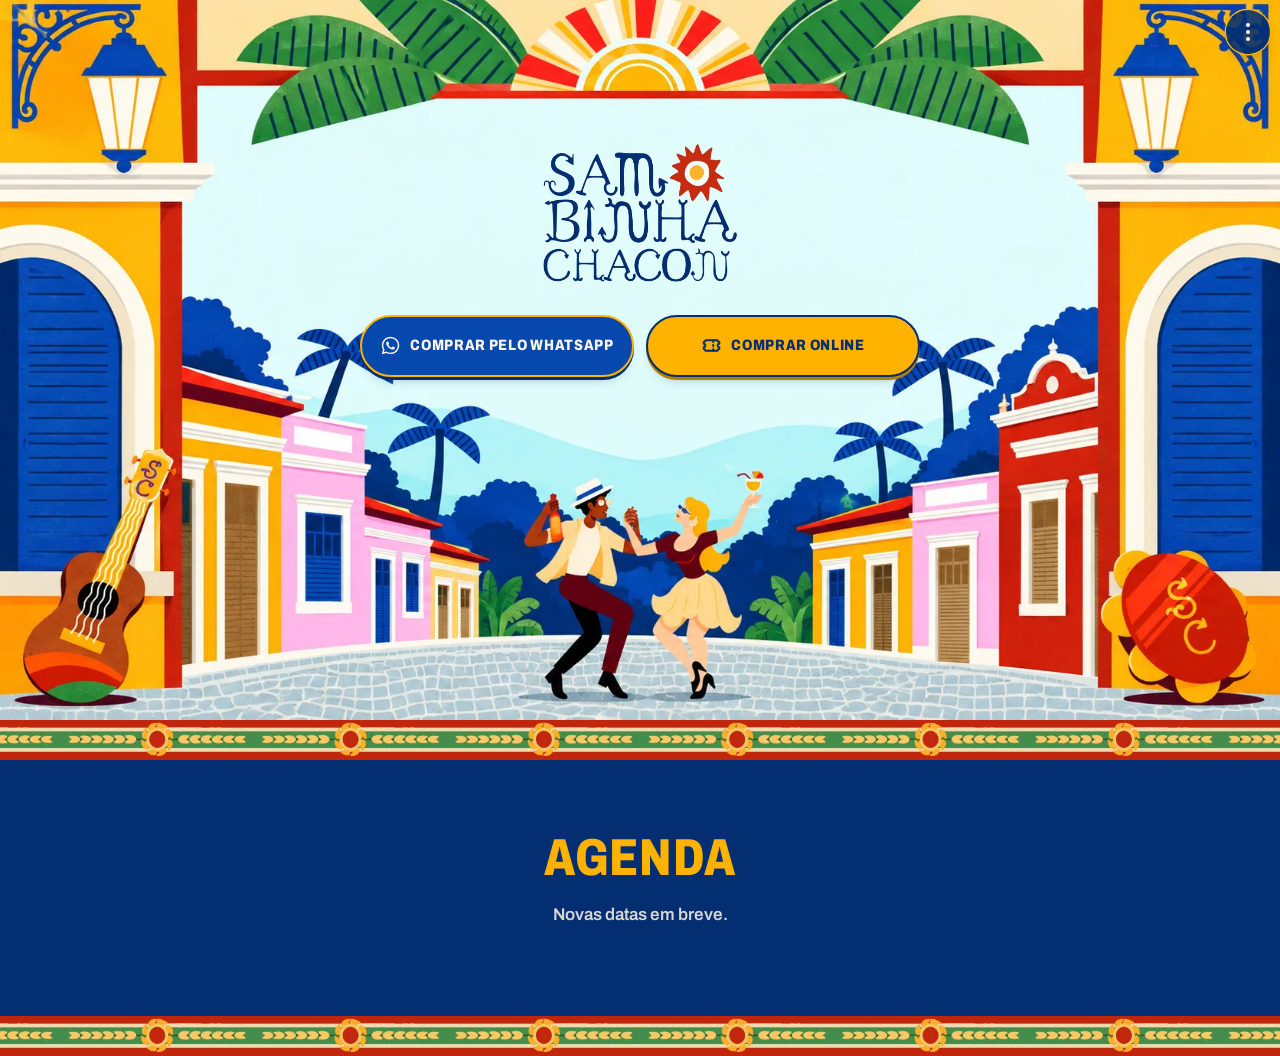
==== commit 6d2ccb45: "novoo" ====
--- a/index.html
+++ b/index.html
@@ -1 +1 @@
-<!DOCTYPE html><!--4GlFVtMSXjxxUb4CbXH0K--><html lang="pt-BR"><head><meta charSet="utf-8"/><meta name="viewport" content="width=device-width, initial-scale=1"/><link rel="preload" as="image" imageSrcSet="/img/hero-desktop-960.webp 960w, /img/hero-desktop.webp 1672w" imageSizes="100vw" fetchPriority="high"/><link rel="preload" as="image" href="/img/logo-sambinha-transparente.webp" fetchPriority="high"/><link rel="preload" as="image" href="/img/hero-m-top.webp" fetchPriority="high"/><link rel="preload" as="image" href="/img/hero-m-bottom.webp"/><link rel="stylesheet" href="/_next/static/css/1452e40f4cb6505e.css" data-precedence="next"/><link rel="preload" as="script" fetchPriority="low" href="/_next/static/chunks/webpack-de423366ec700eef.js"/><script src="/_next/static/chunks/4bd1b696-c023c6e3521b1417.js" async=""></script><script src="/_next/static/chunks/255-0e5ac6cd71b0e266.js" async=""></script><script src="/_next/static/chunks/main-app-165bebcc792e43e6.js" async=""></script><script src="/_next/static/chunks/app/page-e45475acad8fa51c.js" async=""></script><link rel="preload" as="image" href="/img/hero-m-top.webp" media="not all and (min-aspect-ratio: 1/1) and (min-height: 540px)"/><link rel="preload" as="image" href="/img/hero-desktop.webp" media="(min-aspect-ratio: 1/1) and (min-height: 540px)"/><meta name="theme-color" content="#032E71"/><title>Sambinha Chacon | Ingressos</title><meta name="description" content="Ingressos do Sambinha Chacon: compre pelo WhatsApp ou online na Bilheteria Digital."/><meta name="application-name" content="Sambinha Chacon"/><meta property="og:title" content="Sambinha Chacon | Ingressos"/><meta property="og:description" content="Ingressos do Sambinha Chacon: compre pelo WhatsApp ou online na Bilheteria Digital."/><meta property="og:site_name" content="Sambinha Chacon"/><meta property="og:locale" content="pt_BR"/><meta property="og:image" content="https://sambinhachacon.com.br/img/og-image.jpg"/><meta property="og:image:width" content="1200"/><meta property="og:image:height" content="630"/><meta property="og:image:alt" content="Sambinha Chacon – arte com casarios, coqueiros e casal dançando samba"/><meta property="og:type" content="website"/><meta name="twitter:card" content="summary_large_image"/><meta name="twitter:title" content="Sambinha Chacon | Ingressos"/><meta name="twitter:description" content="Ingressos do Sambinha Chacon: compre pelo WhatsApp ou online na Bilheteria Digital."/><meta name="twitter:image" content="https://sambinhachacon.com.br/img/og-image.jpg"/><link rel="icon" href="/favicon.png"/><link rel="apple-touch-icon" href="/img/apple-touch-icon.png"/><script src="/_next/static/chunks/polyfills-42372ed130431b0a.js" noModule=""></script></head><body><div hidden=""><!--$--><!--/$--></div><main class="relative"><header class="capa"><div class="layout-h"><div class="palco-h"><img src="/img/hero-desktop.webp" srcSet="/img/hero-desktop-960.webp 960w, /img/hero-desktop.webp 1672w" sizes="100vw" alt="Ilustração oficial do Sambinha Chacon: casal dançando samba numa rua de casarios coloridos, com lampiões, coqueiros, cavaquinho e pandeiro." width="1672" height="941" class="absolute inset-0 h-full w-full" fetchPriority="high"/><div class="absolute inset-x-[18%] top-[15%] flex h-[42%] flex-col items-center justify-center"><h1 class="entrada w-[15.5cqw]" style="animation-delay:60ms"><img src="/img/logo-sambinha-transparente.webp" alt="Sambinha Chacon" width="729" height="522" class="block h-auto w-full" fetchPriority="high"/></h1><div class="mt-[2.4cqw] grid w-[clamp(560px,42cqw,700px)] grid-cols-2 gap-3 [--btn-fs:clamp(15px,1.1cqw,18px)]"><div class="entrada" style="animation-delay:140ms"><a href="https://linklist.bio/gobu8_xxkv" target="_blank" rel="noopener noreferrer" class="btn btn-azul"><svg viewBox="0 0 24 24" class="h-[1.35em] w-[1.35em] shrink-0" fill="currentColor" aria-hidden="true"><path d="M12.04 2C6.58 2 2.13 6.45 2.13 11.91c0 1.75.46 3.45 1.32 4.95L2.05 22l5.25-1.38a9.9 9.9 0 0 0 4.74 1.21h.01c5.46 0 9.91-4.45 9.91-9.91 0-2.65-1.03-5.14-2.9-7.01A9.83 9.83 0 0 0 12.04 2Zm0 18.15h-.01a8.23 8.23 0 0 1-4.2-1.15l-.3-.18-3.12.82.83-3.04-.2-.31a8.2 8.2 0 0 1-1.26-4.38c0-4.54 3.7-8.23 8.25-8.23 2.2 0 4.27.86 5.83 2.42a8.18 8.18 0 0 1 2.41 5.83c0 4.54-3.7 8.23-8.23 8.23Zm4.52-6.16c-.25-.12-1.47-.72-1.69-.81-.23-.08-.39-.12-.56.13-.17.25-.64.81-.78.97-.14.17-.29.19-.54.06-.25-.12-1.05-.39-1.99-1.23-.74-.66-1.23-1.47-1.38-1.72-.14-.25-.02-.38.11-.5.11-.11.25-.29.37-.43.13-.15.17-.25.25-.42.08-.17.04-.31-.02-.43-.06-.12-.56-1.34-.76-1.84-.2-.48-.41-.42-.56-.43h-.48c-.17 0-.43.06-.66.31-.23.25-.86.85-.86 2.07 0 1.22.89 2.4 1.01 2.56.12.17 1.75 2.67 4.23 3.74.59.26 1.05.41 1.41.52.59.19 1.13.16 1.56.1.48-.07 1.47-.6 1.67-1.18.21-.58.21-1.07.14-1.18-.06-.1-.22-.16-.47-.29Z"></path></svg><span>Comprar pelo WhatsApp</span><span class="sr-only">(<!-- -->canais oficiais<!-- -->, abre em nova aba)</span></a></div><div class="entrada" style="animation-delay:220ms"><a href="https://www.bilheteriadigital.com/sambinhachacon" target="_blank" rel="noopener noreferrer" class="btn btn-amarelo"><svg viewBox="0 0 24 24" class="h-[1.35em] w-[1.35em] shrink-0" fill="none" stroke="currentColor" stroke-width="2.1" stroke-linecap="round" stroke-linejoin="round" aria-hidden="true"><path d="M3 8a2 2 0 0 0 2-2h14a2 2 0 0 0 2 2v2a2 2 0 0 0 0 4v2a2 2 0 0 0-2 2H5a2 2 0 0 0-2-2v-2a2 2 0 0 0 0-4Z"></path><path d="M14 6v2m0 3v2m0 3v2"></path></svg><span>Comprar online</span><span class="sr-only">(<!-- -->Bilheteria Digital<!-- -->, abre em nova aba)</span></a></div></div></div></div></div><div class="layout-v"><div class="coluna-v"><img src="/img/hero-m-top.webp" alt="" width="941" height="225" class="block w-full" fetchPriority="high"/><div class="ceu-v flex flex-1 flex-col items-center justify-center px-[9%] py-2"><h1 class="entrada logo-v" style="animation-delay:60ms"><img src="/img/logo-sambinha-transparente.webp" alt="Sambinha Chacon" width="729" height="522" class="block h-auto w-full" fetchPriority="high"/></h1><div class="mt-[clamp(16px,3vh,32px)] flex w-full max-w-[340px] flex-col gap-3 [--btn-fs:16px]"><div class="entrada" style="animation-delay:140ms"><a href="https://linklist.bio/gobu8_xxkv" target="_blank" rel="noopener noreferrer" class="btn btn-azul"><svg viewBox="0 0 24 24" class="h-[1.35em] w-[1.35em] shrink-0" fill="currentColor" aria-hidden="true"><path d="M12.04 2C6.58 2 2.13 6.45 2.13 11.91c0 1.75.46 3.45 1.32 4.95L2.05 22l5.25-1.38a9.9 9.9 0 0 0 4.74 1.21h.01c5.46 0 9.91-4.45 9.91-9.91 0-2.65-1.03-5.14-2.9-7.01A9.83 9.83 0 0 0 12.04 2Zm0 18.15h-.01a8.23 8.23 0 0 1-4.2-1.15l-.3-.18-3.12.82.83-3.04-.2-.31a8.2 8.2 0 0 1-1.26-4.38c0-4.54 3.7-8.23 8.25-8.23 2.2 0 4.27.86 5.83 2.42a8.18 8.18 0 0 1 2.41 5.83c0 4.54-3.7 8.23-8.23 8.23Zm4.52-6.16c-.25-.12-1.47-.72-1.69-.81-.23-.08-.39-.12-.56.13-.17.25-.64.81-.78.97-.14.17-.29.19-.54.06-.25-.12-1.05-.39-1.99-1.23-.74-.66-1.23-1.47-1.38-1.72-.14-.25-.02-.38.11-.5.11-.11.25-.29.37-.43.13-.15.17-.25.25-.42.08-.17.04-.31-.02-.43-.06-.12-.56-1.34-.76-1.84-.2-.48-.41-.42-.56-.43h-.48c-.17 0-.43.06-.66.31-.23.25-.86.85-.86 2.07 0 1.22.89 2.4 1.01 2.56.12.17 1.75 2.67 4.23 3.74.59.26 1.05.41 1.41.52.59.19 1.13.16 1.56.1.48-.07 1.47-.6 1.67-1.18.21-.58.21-1.07.14-1.18-.06-.1-.22-.16-.47-.29Z"></path></svg><span>Comprar pelo WhatsApp</span><span class="sr-only">(<!-- -->canais oficiais<!-- -->, abre em nova aba)</span></a></div><div class="entrada" style="animation-delay:220ms"><a href="https://www.bilheteriadigital.com/sambinhachacon" target="_blank" rel="noopener noreferrer" class="btn btn-amarelo"><svg viewBox="0 0 24 24" class="h-[1.35em] w-[1.35em] shrink-0" fill="none" stroke="currentColor" stroke-width="2.1" stroke-linecap="round" stroke-linejoin="round" aria-hidden="true"><path d="M3 8a2 2 0 0 0 2-2h14a2 2 0 0 0 2 2v2a2 2 0 0 0 0 4v2a2 2 0 0 0-2 2H5a2 2 0 0 0-2-2v-2a2 2 0 0 0 0-4Z"></path><path d="M14 6v2m0 3v2m0 3v2"></path></svg><span>Comprar online</span><span class="sr-only">(<!-- -->Bilheteria Digital<!-- -->, abre em nova aba)</span></a></div></div></div><img src="/img/hero-m-bottom.webp" alt="Ilustração oficial do Sambinha Chacon: casal dançando samba numa rua de casarios coloridos, com coqueiros, cavaquinho e pandeiro." width="941" height="761" class="block w-full"/></div></div></header><div class="faixa-oficial" aria-hidden="true"></div><div class="conteudo"><section id="momentos" aria-labelledby="momentos-titulo" class="secao"><div class="secao-topo"><h2 id="momentos-titulo" class="secao-titulo">Momentos do Sambinha</h2><div class="hidden gap-2 md:flex"><button type="button" class="seta" disabled="" aria-controls="momentos-trilho" aria-label="Momentos do Sambinha: anterior"><svg viewBox="0 0 24 24" class="h-5 w-5" fill="none" stroke="currentColor" stroke-width="2.4" stroke-linecap="round" stroke-linejoin="round" aria-hidden="true" style="transform:rotate(180deg)"><path d="m9 5 7 7-7 7"></path></svg></button><button type="button" class="seta" aria-controls="momentos-trilho" aria-label="Momentos do Sambinha: próximo"><svg viewBox="0 0 24 24" class="h-5 w-5" fill="none" stroke="currentColor" stroke-width="2.4" stroke-linecap="round" stroke-linejoin="round" aria-hidden="true"><path d="m9 5 7 7-7 7"></path></svg></button></div></div><div class="so-mobile"><div><ul class="mosaico" aria-label="Fotos e vídeos do Sambinha Chacon"><li class="mosaico-destaque"><button type="button" class="midia " aria-label="Ampliar foto 1 de 5: Grupo de amigas sorrindo juntas em frente ao palco iluminado do Sambinha Chacon."><img src="/img/foto-galera-sm.webp" alt="" width="1088" height="1440" loading="lazy" decoding="async" style="object-position:50% 70%"/></button></li><li><button type="button" class="midia " aria-label="Ampliar foto 2 de 5: Letreiro em neon do Sambinha Chacon sobre o palco, com a banda tocando e o público em primeiro plano."><img src="/img/foto-palco-vertical-sm.webp" alt="" width="1800" height="2400" loading="lazy" decoding="async" style="object-position:50% 45%"/></button></li><li><button type="button" class="midia " aria-label="Ampliar foto 3 de 5: Banda do Sambinha Chacon no palco com pandeiro, cavaquinho, violão e guitarra sob luzes azuis."><img src="/img/foto-banda-sm.webp" alt="" width="1800" height="1200" loading="lazy" decoding="async" style="object-position:38% 55%"/></button></li><li><button type="button" class="midia " aria-label="Ampliar foto 4 de 5: Público lotando a pista diante do palco com cenografia vermelha e letreiro do Sambinha Chacon."><img src="/img/foto-palco-publico-sm.webp" alt="" width="1800" height="1200" loading="lazy" decoding="async" style="object-position:45% 55%"/></button></li><li><button type="button" class="midia " aria-label="Ampliar foto 5 de 5: Cenografia iluminada com arcos em neon e o logotipo do Sambinha Chacon no palco."><img src="/img/foto-palco-neon-sm.webp" alt="" width="1620" height="1080" loading="lazy" decoding="async" style="object-position:62% 45%"/></button></li></ul></div></div><div role="region" aria-roledescription="carrossel" aria-label="Fotos e vídeos do Sambinha Chacon" class="so-desktop"><ul id="momentos-trilho" class="trilho" tabindex="0" aria-label="Fotos e vídeos do Sambinha Chacon — use as setas do teclado para navegar"><li class="item-momento"><button type="button" class="midia " aria-label="Ampliar foto 1 de 5: Grupo de amigas sorrindo juntas em frente ao palco iluminado do Sambinha Chacon."><img src="/img/foto-galera-sm.webp" alt="" width="1088" height="1440" loading="lazy" decoding="async" style="object-position:50% 62%"/></button></li><li class="item-momento"><button type="button" class="midia " aria-label="Ampliar foto 2 de 5: Letreiro em neon do Sambinha Chacon sobre o palco, com a banda tocando e o público em primeiro plano."><img src="/img/foto-palco-vertical-sm.webp" alt="" width="1800" height="2400" loading="lazy" decoding="async" style="object-position:50% 45%"/></button></li><li class="item-momento"><button type="button" class="midia " aria-label="Ampliar foto 3 de 5: Banda do Sambinha Chacon no palco com pandeiro, cavaquinho, violão e guitarra sob luzes azuis."><img src="/img/foto-banda-sm.webp" alt="" width="1800" height="1200" loading="lazy" decoding="async" style="object-position:38% 55%"/></button></li><li class="item-momento"><button type="button" class="midia " aria-label="Ampliar foto 4 de 5: Público lotando a pista diante do palco com cenografia vermelha e letreiro do Sambinha Chacon."><img src="/img/foto-palco-publico-sm.webp" alt="" width="1800" height="1200" loading="lazy" decoding="async" style="object-position:45% 55%"/></button></li><li class="item-momento"><button type="button" class="midia " aria-label="Ampliar foto 5 de 5: Cenografia iluminada com arcos em neon e o logotipo do Sambinha Chacon no palco."><img src="/img/foto-palco-neon-sm.webp" alt="" width="1620" height="1080" loading="lazy" decoding="async" style="object-position:62% 45%"/></button></li></ul></div></section></div><div class="faixa-oficial" aria-hidden="true"></div></main><!--$--><!--/$--><script src="/_next/static/chunks/webpack-de423366ec700eef.js" id="_R_" async=""></script><script>(self.__next_f=self.__next_f||[]).push([0])</script><script>self.__next_f.push([1,"1:\"$Sreact.fragment\"\n2:I[9766,[],\"\"]\n3:I[8924,[],\"\"]\n4:I[1204,[\"974\",\"static/chunks/app/page-e45475acad8fa51c.js\"],\"default\"]\n5:I[4431,[],\"OutletBoundary\"]\n7:I[5278,[],\"AsyncMetadataOutlet\"]\n9:I[4431,[],\"ViewportBoundary\"]\nb:I[4431,[],\"MetadataBoundary\"]\nc:\"$Sreact.suspense\"\ne:I[7150,[],\"\"]\n:HL[\"/_next/static/css/1452e40f4cb6505e.css\",\"style\"]\n"])</script><script>self.__next_f.push([1,"0:{\"P\":null,\"b\":\"4GlFVtMSXjxxUb4CbXH0K\",\"p\":\"\",\"c\":[\"\",\"\"],\"i\":false,\"f\":[[[\"\",{\"children\":[\"__PAGE__\",{}]},\"$undefined\",\"$undefined\",true],[\"\",[\"$\",\"$1\",\"c\",{\"children\":[[[\"$\",\"link\",\"0\",{\"rel\":\"stylesheet\",\"href\":\"/_next/static/css/1452e40f4cb6505e.css\",\"precedence\":\"next\",\"crossOrigin\":\"$undefined\",\"nonce\":\"$undefined\"}]],[\"$\",\"html\",null,{\"lang\":\"pt-BR\",\"children\":[[\"$\",\"head\",null,{\"children\":[[\"$\",\"link\",null,{\"rel\":\"preload\",\"as\":\"image\",\"href\":\"/img/hero-m-top.webp\",\"media\":\"not all and (min-aspect-ratio: 1/1) and (min-height: 540px)\"}],[\"$\",\"link\",null,{\"rel\":\"preload\",\"as\":\"image\",\"href\":\"/img/hero-desktop.webp\",\"media\":\"(min-aspect-ratio: 1/1) and (min-height: 540px)\"}]]}],[\"$\",\"body\",null,{\"children\":[\"$\",\"$L2\",null,{\"parallelRouterKey\":\"children\",\"error\":\"$undefined\",\"errorStyles\":\"$undefined\",\"errorScripts\":\"$undefined\",\"template\":[\"$\",\"$L3\",null,{}],\"templateStyles\":\"$undefined\",\"templateScripts\":\"$undefined\",\"notFound\":[[[\"$\",\"title\",null,{\"children\":\"404: This page could not be found.\"}],[\"$\",\"div\",null,{\"style\":{\"fontFamily\":\"system-ui,\\\"Segoe UI\\\",Roboto,Helvetica,Arial,sans-serif,\\\"Apple Color Emoji\\\",\\\"Segoe UI Emoji\\\"\",\"height\":\"100vh\",\"textAlign\":\"center\",\"display\":\"flex\",\"flexDirection\":\"column\",\"alignItems\":\"center\",\"justifyContent\":\"center\"},\"children\":[\"$\",\"div\",null,{\"children\":[[\"$\",\"style\",null,{\"dangerouslySetInnerHTML\":{\"__html\":\"body{color:#000;background:#fff;margin:0}.next-error-h1{border-right:1px solid rgba(0,0,0,.3)}@media (prefers-color-scheme:dark){body{color:#fff;background:#000}.next-error-h1{border-right:1px solid rgba(255,255,255,.3)}}\"}}],[\"$\",\"h1\",null,{\"className\":\"next-error-h1\",\"style\":{\"display\":\"inline-block\",\"margin\":\"0 20px 0 0\",\"padding\":\"0 23px 0 0\",\"fontSize\":24,\"fontWeight\":500,\"verticalAlign\":\"top\",\"lineHeight\":\"49px\"},\"children\":404}],[\"$\",\"div\",null,{\"style\":{\"display\":\"inline-block\"},\"children\":[\"$\",\"h2\",null,{\"style\":{\"fontSize\":14,\"fontWeight\":400,\"lineHeight\":\"49px\",\"margin\":0},\"children\":\"This page could not be found.\"}]}]]}]}]],[]],\"forbidden\":\"$undefined\",\"unauthorized\":\"$undefined\"}]}]]}]]}],{\"children\":[\"__PAGE__\",[\"$\",\"$1\",\"c\",{\"children\":[[\"$\",\"$L4\",null,{}],null,[\"$\",\"$L5\",null,{\"children\":[\"$L6\",[\"$\",\"$L7\",null,{\"promise\":\"$@8\"}]]}]]}],{},null,false]},null,false],[\"$\",\"$1\",\"h\",{\"children\":[null,[[\"$\",\"$L9\",null,{\"children\":\"$La\"}],null],[\"$\",\"$Lb\",null,{\"children\":[\"$\",\"div\",null,{\"hidden\":true,\"children\":[\"$\",\"$c\",null,{\"fallback\":null,\"children\":\"$Ld\"}]}]}]]}],false]],\"m\":\"$undefined\",\"G\":[\"$e\",[]],\"s\":false,\"S\":true}\n"])</script><script>self.__next_f.push([1,"a:[[\"$\",\"meta\",\"0\",{\"charSet\":\"utf-8\"}],[\"$\",\"meta\",\"1\",{\"name\":\"viewport\",\"content\":\"width=device-width, initial-scale=1\"}],[\"$\",\"meta\",\"2\",{\"name\":\"theme-color\",\"content\":\"#032E71\"}]]\n6:null\n"])</script><script>self.__next_f.push([1,"f:I[622,[],\"IconMark\"]\n"])</script><script>self.__next_f.push([1,"8:{\"metadata\":[[\"$\",\"title\",\"0\",{\"children\":\"Sambinha Chacon | Ingressos\"}],[\"$\",\"meta\",\"1\",{\"name\":\"description\",\"content\":\"Ingressos do Sambinha Chacon: compre pelo WhatsApp ou online na Bilheteria Digital.\"}],[\"$\",\"meta\",\"2\",{\"name\":\"application-name\",\"content\":\"Sambinha Chacon\"}],[\"$\",\"meta\",\"3\",{\"property\":\"og:title\",\"content\":\"Sambinha Chacon | Ingressos\"}],[\"$\",\"meta\",\"4\",{\"property\":\"og:description\",\"content\":\"Ingressos do Sambinha Chacon: compre pelo WhatsApp ou online na Bilheteria Digital.\"}],[\"$\",\"meta\",\"5\",{\"property\":\"og:site_name\",\"content\":\"Sambinha Chacon\"}],[\"$\",\"meta\",\"6\",{\"property\":\"og:locale\",\"content\":\"pt_BR\"}],[\"$\",\"meta\",\"7\",{\"property\":\"og:image\",\"content\":\"https://sambinhachacon.com.br/img/og-image.jpg\"}],[\"$\",\"meta\",\"8\",{\"property\":\"og:image:width\",\"content\":\"1200\"}],[\"$\",\"meta\",\"9\",{\"property\":\"og:image:height\",\"content\":\"630\"}],[\"$\",\"meta\",\"10\",{\"property\":\"og:image:alt\",\"content\":\"Sambinha Chacon – arte com casarios, coqueiros e casal dançando samba\"}],[\"$\",\"meta\",\"11\",{\"property\":\"og:type\",\"content\":\"website\"}],[\"$\",\"meta\",\"12\",{\"name\":\"twitter:card\",\"content\":\"summary_large_image\"}],[\"$\",\"meta\",\"13\",{\"name\":\"twitter:title\",\"content\":\"Sambinha Chacon | Ingressos\"}],[\"$\",\"meta\",\"14\",{\"name\":\"twitter:description\",\"content\":\"Ingressos do Sambinha Chacon: compre pelo WhatsApp ou online na Bilheteria Digital.\"}],[\"$\",\"meta\",\"15\",{\"name\":\"twitter:image\",\"content\":\"https://sambinhachacon.com.br/img/og-image.jpg\"}],[\"$\",\"link\",\"16\",{\"rel\":\"icon\",\"href\":\"/favicon.png\"}],[\"$\",\"link\",\"17\",{\"rel\":\"apple-touch-icon\",\"href\":\"/img/apple-touch-icon.png\"}],[\"$\",\"$Lf\",\"18\",{}]],\"error\":null,\"digest\":\"$undefined\"}\n"])</script><script>self.__next_f.push([1,"d:\"$8:metadata\"\n"])</script></body></html>+<!DOCTYPE html><!--E1rrfczLXzBrrjbttNuuS--><html lang="pt-BR"><head><meta charSet="utf-8"/><meta name="viewport" content="width=device-width, initial-scale=1"/><link rel="preload" as="image" imageSrcSet="/img/hero-desktop-960.webp 960w, /img/hero-desktop.webp 1672w" imageSizes="100vw" fetchPriority="high"/><link rel="preload" as="image" href="/img/logo-sambinha-transparente.webp" fetchPriority="high"/><link rel="preload" as="image" href="/img/hero-m-top.webp" fetchPriority="high"/><link rel="preload" as="image" href="/img/hero-m-bottom.webp"/><link rel="stylesheet" href="/_next/static/css/11131015bee9bce0.css" data-precedence="next"/><link rel="preload" as="script" fetchPriority="low" href="/_next/static/chunks/webpack-de423366ec700eef.js"/><script src="/_next/static/chunks/4bd1b696-c023c6e3521b1417.js" async=""></script><script src="/_next/static/chunks/255-0e5ac6cd71b0e266.js" async=""></script><script src="/_next/static/chunks/main-app-165bebcc792e43e6.js" async=""></script><script src="/_next/static/chunks/app/page-e468a959bfde8fc0.js" async=""></script><link rel="preload" as="image" href="/img/hero-m-top.webp" media="not all and (min-aspect-ratio: 1/1) and (min-height: 540px)"/><link rel="preload" as="image" href="/img/hero-desktop.webp" media="(min-aspect-ratio: 1/1) and (min-height: 540px)"/><meta name="theme-color" content="#032E71"/><title>Sambinha Chacon | Ingressos</title><meta name="description" content="Ingressos do Sambinha Chacon: compre pelo WhatsApp ou online na Bilheteria Digital."/><meta name="application-name" content="Sambinha Chacon"/><meta property="og:title" content="Sambinha Chacon | Ingressos"/><meta property="og:description" content="Ingressos do Sambinha Chacon: compre pelo WhatsApp ou online na Bilheteria Digital."/><meta property="og:site_name" content="Sambinha Chacon"/><meta property="og:locale" content="pt_BR"/><meta property="og:image" content="https://sambinhachacon.com.br/img/og-image.jpg"/><meta property="og:image:width" content="1200"/><meta property="og:image:height" content="630"/><meta property="og:image:alt" content="Sambinha Chacon – arte com casarios, coqueiros e casal dançando samba"/><meta property="og:type" content="website"/><meta name="twitter:card" content="summary_large_image"/><meta name="twitter:title" content="Sambinha Chacon | Ingressos"/><meta name="twitter:description" content="Ingressos do Sambinha Chacon: compre pelo WhatsApp ou online na Bilheteria Digital."/><meta name="twitter:image" content="https://sambinhachacon.com.br/img/og-image.jpg"/><link rel="icon" href="/favicon.png"/><link rel="apple-touch-icon" href="/img/apple-touch-icon.png"/><script src="/_next/static/chunks/polyfills-42372ed130431b0a.js" noModule=""></script></head><body><div hidden=""><!--$--><!--/$--></div><div class="menu-pontos"><button type="button" class="menu-botao" aria-label="Abrir menu" aria-expanded="false" aria-controls="menu-pontos-lista"><svg viewBox="0 0 24 24" class="h-6 w-6" fill="currentColor" aria-hidden="true"><circle cx="12" cy="5" r="2"></circle><circle cx="12" cy="12" r="2"></circle><circle cx="12" cy="19" r="2"></circle></svg></button></div><main id="inicio" tabindex="-1" class="relative outline-none"><header class="capa"><div class="layout-h"><div class="palco-h"><img src="/img/hero-desktop.webp" srcSet="/img/hero-desktop-960.webp 960w, /img/hero-desktop.webp 1672w" sizes="100vw" alt="Ilustração oficial do Sambinha Chacon: casal dançando samba numa rua de casarios coloridos, com lampiões, coqueiros, cavaquinho e pandeiro." width="1672" height="941" class="absolute inset-0 h-full w-full" fetchPriority="high"/><div class="absolute inset-x-[18%] top-[15%] flex h-[42%] flex-col items-center justify-center"><h1 class="entrada w-[15.5cqw]" style="animation-delay:60ms"><img src="/img/logo-sambinha-transparente.webp" alt="Sambinha Chacon" width="729" height="522" class="block h-auto w-full" fetchPriority="high"/></h1><div class="mt-[2.4cqw] grid w-[clamp(560px,42cqw,700px)] grid-cols-2 gap-3 [--btn-fs:clamp(15px,1.1cqw,18px)]"><div class="entrada" style="animation-delay:140ms"><a href="https://linklist.bio/gobu8_xxkv" target="_blank" rel="noopener noreferrer" class="btn btn-azul"><svg viewBox="0 0 24 24" class="h-[1.35em] w-[1.35em] shrink-0" fill="currentColor" aria-hidden="true"><path d="M12.04 2C6.58 2 2.13 6.45 2.13 11.91c0 1.75.46 3.45 1.32 4.95L2.05 22l5.25-1.38a9.9 9.9 0 0 0 4.74 1.21h.01c5.46 0 9.91-4.45 9.91-9.91 0-2.65-1.03-5.14-2.9-7.01A9.83 9.83 0 0 0 12.04 2Zm0 18.15h-.01a8.23 8.23 0 0 1-4.2-1.15l-.3-.18-3.12.82.83-3.04-.2-.31a8.2 8.2 0 0 1-1.26-4.38c0-4.54 3.7-8.23 8.25-8.23 2.2 0 4.27.86 5.83 2.42a8.18 8.18 0 0 1 2.41 5.83c0 4.54-3.7 8.23-8.23 8.23Zm4.52-6.16c-.25-.12-1.47-.72-1.69-.81-.23-.08-.39-.12-.56.13-.17.25-.64.81-.78.97-.14.17-.29.19-.54.06-.25-.12-1.05-.39-1.99-1.23-.74-.66-1.23-1.47-1.38-1.72-.14-.25-.02-.38.11-.5.11-.11.25-.29.37-.43.13-.15.17-.25.25-.42.08-.17.04-.31-.02-.43-.06-.12-.56-1.34-.76-1.84-.2-.48-.41-.42-.56-.43h-.48c-.17 0-.43.06-.66.31-.23.25-.86.85-.86 2.07 0 1.22.89 2.4 1.01 2.56.12.17 1.75 2.67 4.23 3.74.59.26 1.05.41 1.41.52.59.19 1.13.16 1.56.1.48-.07 1.47-.6 1.67-1.18.21-.58.21-1.07.14-1.18-.06-.1-.22-.16-.47-.29Z"></path></svg><span>Comprar pelo WhatsApp</span><span class="sr-only">(<!-- -->canais oficiais<!-- -->, abre em nova aba)</span></a></div><div class="entrada" style="animation-delay:220ms"><a href="https://www.bilheteriadigital.com/sambinhachacon" target="_blank" rel="noopener noreferrer" class="btn btn-amarelo"><svg viewBox="0 0 24 24" class="h-[1.35em] w-[1.35em] shrink-0" fill="none" stroke="currentColor" stroke-width="2.1" stroke-linecap="round" stroke-linejoin="round" aria-hidden="true"><path d="M3 8a2 2 0 0 0 2-2h14a2 2 0 0 0 2 2v2a2 2 0 0 0 0 4v2a2 2 0 0 0-2 2H5a2 2 0 0 0-2-2v-2a2 2 0 0 0 0-4Z"></path><path d="M14 6v2m0 3v2m0 3v2"></path></svg><span>Comprar online</span><span class="sr-only">(<!-- -->Bilheteria Digital<!-- -->, abre em nova aba)</span></a></div></div></div></div></div><div class="layout-v"><div class="coluna-v"><img src="/img/hero-m-top.webp" alt="" width="941" height="225" class="block w-full" fetchPriority="high"/><div class="ceu-v flex flex-1 flex-col items-center justify-center px-[9%] py-2"><h1 class="entrada logo-v" style="animation-delay:60ms"><img src="/img/logo-sambinha-transparente.webp" alt="Sambinha Chacon" width="729" height="522" class="block h-auto w-full" fetchPriority="high"/></h1><div class="mt-[clamp(16px,3vh,32px)] flex w-full max-w-[340px] flex-col gap-3 [--btn-fs:16px]"><div class="entrada" style="animation-delay:140ms"><a href="https://linklist.bio/gobu8_xxkv" target="_blank" rel="noopener noreferrer" class="btn btn-azul"><svg viewBox="0 0 24 24" class="h-[1.35em] w-[1.35em] shrink-0" fill="currentColor" aria-hidden="true"><path d="M12.04 2C6.58 2 2.13 6.45 2.13 11.91c0 1.75.46 3.45 1.32 4.95L2.05 22l5.25-1.38a9.9 9.9 0 0 0 4.74 1.21h.01c5.46 0 9.91-4.45 9.91-9.91 0-2.65-1.03-5.14-2.9-7.01A9.83 9.83 0 0 0 12.04 2Zm0 18.15h-.01a8.23 8.23 0 0 1-4.2-1.15l-.3-.18-3.12.82.83-3.04-.2-.31a8.2 8.2 0 0 1-1.26-4.38c0-4.54 3.7-8.23 8.25-8.23 2.2 0 4.27.86 5.83 2.42a8.18 8.18 0 0 1 2.41 5.83c0 4.54-3.7 8.23-8.23 8.23Zm4.52-6.16c-.25-.12-1.47-.72-1.69-.81-.23-.08-.39-.12-.56.13-.17.25-.64.81-.78.97-.14.17-.29.19-.54.06-.25-.12-1.05-.39-1.99-1.23-.74-.66-1.23-1.47-1.38-1.72-.14-.25-.02-.38.11-.5.11-.11.25-.29.37-.43.13-.15.17-.25.25-.42.08-.17.04-.31-.02-.43-.06-.12-.56-1.34-.76-1.84-.2-.48-.41-.42-.56-.43h-.48c-.17 0-.43.06-.66.31-.23.25-.86.85-.86 2.07 0 1.22.89 2.4 1.01 2.56.12.17 1.75 2.67 4.23 3.74.59.26 1.05.41 1.41.52.59.19 1.13.16 1.56.1.48-.07 1.47-.6 1.67-1.18.21-.58.21-1.07.14-1.18-.06-.1-.22-.16-.47-.29Z"></path></svg><span>Comprar pelo WhatsApp</span><span class="sr-only">(<!-- -->canais oficiais<!-- -->, abre em nova aba)</span></a></div><div class="entrada" style="animation-delay:220ms"><a href="https://www.bilheteriadigital.com/sambinhachacon" target="_blank" rel="noopener noreferrer" class="btn btn-amarelo"><svg viewBox="0 0 24 24" class="h-[1.35em] w-[1.35em] shrink-0" fill="none" stroke="currentColor" stroke-width="2.1" stroke-linecap="round" stroke-linejoin="round" aria-hidden="true"><path d="M3 8a2 2 0 0 0 2-2h14a2 2 0 0 0 2 2v2a2 2 0 0 0 0 4v2a2 2 0 0 0-2 2H5a2 2 0 0 0-2-2v-2a2 2 0 0 0 0-4Z"></path><path d="M14 6v2m0 3v2m0 3v2"></path></svg><span>Comprar online</span><span class="sr-only">(<!-- -->Bilheteria Digital<!-- -->, abre em nova aba)</span></a></div></div></div><img src="/img/hero-m-bottom.webp" alt="Ilustração oficial do Sambinha Chacon: casal dançando samba numa rua de casarios coloridos, com coqueiros, cavaquinho e pandeiro." width="941" height="761" class="block w-full"/></div></div></header><div class="faixa-oficial" aria-hidden="true"></div><section id="agenda" aria-labelledby="agenda-titulo" class="agenda"><h2 id="agenda-titulo" class="secao-titulo">Agenda</h2></section><section id="momentos" aria-labelledby="momentos-titulo" class="momentos"><h2 id="momentos-titulo" class="secao-titulo">Momentos do Sambinha</h2><div><ul class="mosaico" aria-label="Fotos e vídeos do Sambinha Chacon"><li class="mosaico-destaque"><button type="button" class="midia " aria-label="Ampliar foto 1 de 5: Grupo de amigas sorrindo juntas em frente ao palco iluminado do Sambinha Chacon."><img src="/img/foto-galera-sm.webp" alt="" width="1088" height="1440" loading="lazy" decoding="async" style="object-position:50% 70%"/></button></li><li><button type="button" class="midia " aria-label="Ampliar foto 2 de 5: Letreiro em neon do Sambinha Chacon sobre o palco, com a banda tocando e o público em primeiro plano."><img src="/img/foto-palco-vertical-sm.webp" alt="" width="1800" height="2400" loading="lazy" decoding="async" style="object-position:50% 45%"/></button></li><li><button type="button" class="midia " aria-label="Ampliar foto 3 de 5: Banda do Sambinha Chacon no palco com pandeiro, cavaquinho, violão e guitarra sob luzes azuis."><img src="/img/foto-banda-sm.webp" alt="" width="1800" height="1200" loading="lazy" decoding="async" style="object-position:38% 55%"/></button></li><li><button type="button" class="midia " aria-label="Ampliar foto 4 de 5: Público lotando a pista diante do palco com cenografia vermelha e letreiro do Sambinha Chacon."><img src="/img/foto-palco-publico-sm.webp" alt="" width="1800" height="1200" loading="lazy" decoding="async" style="object-position:45% 55%"/></button></li><li><button type="button" class="midia " aria-label="Ampliar foto 5 de 5: Cenografia iluminada com arcos em neon e o logotipo do Sambinha Chacon no palco."><img src="/img/foto-palco-neon-sm.webp" alt="" width="1620" height="1080" loading="lazy" decoding="async" style="object-position:62% 45%"/></button></li></ul></div></section><div class="faixa-oficial" aria-hidden="true"></div></main><!--$--><!--/$--><script src="/_next/static/chunks/webpack-de423366ec700eef.js" id="_R_" async=""></script><script>(self.__next_f=self.__next_f||[]).push([0])</script><script>self.__next_f.push([1,"1:\"$Sreact.fragment\"\n2:I[9766,[],\"\"]\n3:I[8924,[],\"\"]\n4:I[9162,[\"974\",\"static/chunks/app/page-e468a959bfde8fc0.js\"],\"default\"]\n5:I[4431,[],\"OutletBoundary\"]\n7:I[5278,[],\"AsyncMetadataOutlet\"]\n9:I[4431,[],\"ViewportBoundary\"]\nb:I[4431,[],\"MetadataBoundary\"]\nc:\"$Sreact.suspense\"\ne:I[7150,[],\"\"]\n:HL[\"/_next/static/css/11131015bee9bce0.css\",\"style\"]\n"])</script><script>self.__next_f.push([1,"0:{\"P\":null,\"b\":\"E1rrfczLXzBrrjbttNuuS\",\"p\":\"\",\"c\":[\"\",\"\"],\"i\":false,\"f\":[[[\"\",{\"children\":[\"__PAGE__\",{}]},\"$undefined\",\"$undefined\",true],[\"\",[\"$\",\"$1\",\"c\",{\"children\":[[[\"$\",\"link\",\"0\",{\"rel\":\"stylesheet\",\"href\":\"/_next/static/css/11131015bee9bce0.css\",\"precedence\":\"next\",\"crossOrigin\":\"$undefined\",\"nonce\":\"$undefined\"}]],[\"$\",\"html\",null,{\"lang\":\"pt-BR\",\"children\":[[\"$\",\"head\",null,{\"children\":[[\"$\",\"link\",null,{\"rel\":\"preload\",\"as\":\"image\",\"href\":\"/img/hero-m-top.webp\",\"media\":\"not all and (min-aspect-ratio: 1/1) and (min-height: 540px)\"}],[\"$\",\"link\",null,{\"rel\":\"preload\",\"as\":\"image\",\"href\":\"/img/hero-desktop.webp\",\"media\":\"(min-aspect-ratio: 1/1) and (min-height: 540px)\"}]]}],[\"$\",\"body\",null,{\"children\":[\"$\",\"$L2\",null,{\"parallelRouterKey\":\"children\",\"error\":\"$undefined\",\"errorStyles\":\"$undefined\",\"errorScripts\":\"$undefined\",\"template\":[\"$\",\"$L3\",null,{}],\"templateStyles\":\"$undefined\",\"templateScripts\":\"$undefined\",\"notFound\":[[[\"$\",\"title\",null,{\"children\":\"404: This page could not be found.\"}],[\"$\",\"div\",null,{\"style\":{\"fontFamily\":\"system-ui,\\\"Segoe UI\\\",Roboto,Helvetica,Arial,sans-serif,\\\"Apple Color Emoji\\\",\\\"Segoe UI Emoji\\\"\",\"height\":\"100vh\",\"textAlign\":\"center\",\"display\":\"flex\",\"flexDirection\":\"column\",\"alignItems\":\"center\",\"justifyContent\":\"center\"},\"children\":[\"$\",\"div\",null,{\"children\":[[\"$\",\"style\",null,{\"dangerouslySetInnerHTML\":{\"__html\":\"body{color:#000;background:#fff;margin:0}.next-error-h1{border-right:1px solid rgba(0,0,0,.3)}@media (prefers-color-scheme:dark){body{color:#fff;background:#000}.next-error-h1{border-right:1px solid rgba(255,255,255,.3)}}\"}}],[\"$\",\"h1\",null,{\"className\":\"next-error-h1\",\"style\":{\"display\":\"inline-block\",\"margin\":\"0 20px 0 0\",\"padding\":\"0 23px 0 0\",\"fontSize\":24,\"fontWeight\":500,\"verticalAlign\":\"top\",\"lineHeight\":\"49px\"},\"children\":404}],[\"$\",\"div\",null,{\"style\":{\"display\":\"inline-block\"},\"children\":[\"$\",\"h2\",null,{\"style\":{\"fontSize\":14,\"fontWeight\":400,\"lineHeight\":\"49px\",\"margin\":0},\"children\":\"This page could not be found.\"}]}]]}]}]],[]],\"forbidden\":\"$undefined\",\"unauthorized\":\"$undefined\"}]}]]}]]}],{\"children\":[\"__PAGE__\",[\"$\",\"$1\",\"c\",{\"children\":[[\"$\",\"$L4\",null,{}],null,[\"$\",\"$L5\",null,{\"children\":[\"$L6\",[\"$\",\"$L7\",null,{\"promise\":\"$@8\"}]]}]]}],{},null,false]},null,false],[\"$\",\"$1\",\"h\",{\"children\":[null,[[\"$\",\"$L9\",null,{\"children\":\"$La\"}],null],[\"$\",\"$Lb\",null,{\"children\":[\"$\",\"div\",null,{\"hidden\":true,\"children\":[\"$\",\"$c\",null,{\"fallback\":null,\"children\":\"$Ld\"}]}]}]]}],false]],\"m\":\"$undefined\",\"G\":[\"$e\",[]],\"s\":false,\"S\":true}\n"])</script><script>self.__next_f.push([1,"a:[[\"$\",\"meta\",\"0\",{\"charSet\":\"utf-8\"}],[\"$\",\"meta\",\"1\",{\"name\":\"viewport\",\"content\":\"width=device-width, initial-scale=1\"}],[\"$\",\"meta\",\"2\",{\"name\":\"theme-color\",\"content\":\"#032E71\"}]]\n6:null\n"])</script><script>self.__next_f.push([1,"f:I[622,[],\"IconMark\"]\n"])</script><script>self.__next_f.push([1,"8:{\"metadata\":[[\"$\",\"title\",\"0\",{\"children\":\"Sambinha Chacon | Ingressos\"}],[\"$\",\"meta\",\"1\",{\"name\":\"description\",\"content\":\"Ingressos do Sambinha Chacon: compre pelo WhatsApp ou online na Bilheteria Digital.\"}],[\"$\",\"meta\",\"2\",{\"name\":\"application-name\",\"content\":\"Sambinha Chacon\"}],[\"$\",\"meta\",\"3\",{\"property\":\"og:title\",\"content\":\"Sambinha Chacon | Ingressos\"}],[\"$\",\"meta\",\"4\",{\"property\":\"og:description\",\"content\":\"Ingressos do Sambinha Chacon: compre pelo WhatsApp ou online na Bilheteria Digital.\"}],[\"$\",\"meta\",\"5\",{\"property\":\"og:site_name\",\"content\":\"Sambinha Chacon\"}],[\"$\",\"meta\",\"6\",{\"property\":\"og:locale\",\"content\":\"pt_BR\"}],[\"$\",\"meta\",\"7\",{\"property\":\"og:image\",\"content\":\"https://sambinhachacon.com.br/img/og-image.jpg\"}],[\"$\",\"meta\",\"8\",{\"property\":\"og:image:width\",\"content\":\"1200\"}],[\"$\",\"meta\",\"9\",{\"property\":\"og:image:height\",\"content\":\"630\"}],[\"$\",\"meta\",\"10\",{\"property\":\"og:image:alt\",\"content\":\"Sambinha Chacon – arte com casarios, coqueiros e casal dançando samba\"}],[\"$\",\"meta\",\"11\",{\"property\":\"og:type\",\"content\":\"website\"}],[\"$\",\"meta\",\"12\",{\"name\":\"twitter:card\",\"content\":\"summary_large_image\"}],[\"$\",\"meta\",\"13\",{\"name\":\"twitter:title\",\"content\":\"Sambinha Chacon | Ingressos\"}],[\"$\",\"meta\",\"14\",{\"name\":\"twitter:description\",\"content\":\"Ingressos do Sambinha Chacon: compre pelo WhatsApp ou online na Bilheteria Digital.\"}],[\"$\",\"meta\",\"15\",{\"name\":\"twitter:image\",\"content\":\"https://sambinhachacon.com.br/img/og-image.jpg\"}],[\"$\",\"link\",\"16\",{\"rel\":\"icon\",\"href\":\"/favicon.png\"}],[\"$\",\"link\",\"17\",{\"rel\":\"apple-touch-icon\",\"href\":\"/img/apple-touch-icon.png\"}],[\"$\",\"$Lf\",\"18\",{}]],\"error\":null,\"digest\":\"$undefined\"}\n"])</script><script>self.__next_f.push([1,"d:\"$8:metadata\"\n"])</script></body></html>
--- a/_next/static/css/11131015bee9bce0.css
+++ b/_next/static/css/11131015bee9bce0.css
@@ -0,0 +1,3 @@
+@font-face{font-family:Archivo Variable;font-style:normal;font-display:swap;font-weight:100 900;font-stretch:62% 125%;src:url(/_next/static/media/archivo-vietnamese-wdth-normal.4a04442c.woff2) format("woff2-variations");unicode-range:u+0102-0103,u+0110-0111,u+0128-0129,u+0168-0169,u+01a0-01a1,u+01af-01b0,u+0300-0301,u+0303-0304,u+0308-0309,u+0323,u+0329,u+1ea0-1ef9,u+20ab}@font-face{font-family:Archivo Variable;font-style:normal;font-display:swap;font-weight:100 900;font-stretch:62% 125%;src:url(/_next/static/media/archivo-latin-ext-wdth-normal.33cc89f0.woff2) format("woff2-variations");unicode-range:u+0100-02ba,u+02bd-02c5,u+02c7-02cc,u+02ce-02d7,u+02dd-02ff,u+0304,u+0308,u+0329,u+1d00-1dbf,u+1e00-1e9f,u+1ef2-1eff,u+2020,u+20a0-20ab,u+20ad-20c0,u+2113,u+2c60-2c7f,u+a720-a7ff}@font-face{font-family:Archivo Variable;font-style:normal;font-display:swap;font-weight:100 900;font-stretch:62% 125%;src:url(/_next/static/media/archivo-latin-wdth-normal.8eca89c0.woff2) format("woff2-variations");unicode-range:u+00??,u+0131,u+0152-0153,u+02bb-02bc,u+02c6,u+02da,u+02dc,u+0304,u+0308,u+0329,u+2000-206f,u+20ac,u+2122,u+2191,u+2193,u+2212,u+2215,u+feff,u+fffd}*,:after,:before{--tw-border-spacing-x:0;--tw-border-spacing-y:0;--tw-translate-x:0;--tw-translate-y:0;--tw-rotate:0;--tw-skew-x:0;--tw-skew-y:0;--tw-scale-x:1;--tw-scale-y:1;--tw-pan-x: ;--tw-pan-y: ;--tw-pinch-zoom: ;--tw-scroll-snap-strictness:proximity;--tw-gradient-from-position: ;--tw-gradient-via-position: ;--tw-gradient-to-position: ;--tw-ordinal: ;--tw-slashed-zero: ;--tw-numeric-figure: ;--tw-numeric-spacing: ;--tw-numeric-fraction: ;--tw-ring-inset: ;--tw-ring-offset-width:0px;--tw-ring-offset-color:#fff;--tw-ring-color:rgb(59 130 246/0.5);--tw-ring-offset-shadow:0 0 #0000;--tw-ring-shadow:0 0 #0000;--tw-shadow:0 0 #0000;--tw-shadow-colored:0 0 #0000;--tw-blur: ;--tw-brightness: ;--tw-contrast: ;--tw-grayscale: ;--tw-hue-rotate: ;--tw-invert: ;--tw-saturate: ;--tw-sepia: ;--tw-drop-shadow: ;--tw-backdrop-blur: ;--tw-backdrop-brightness: ;--tw-backdrop-contrast: ;--tw-backdrop-grayscale: ;--tw-backdrop-hue-rotate: ;--tw-backdrop-invert: ;--tw-backdrop-opacity: ;--tw-backdrop-saturate: ;--tw-backdrop-sepia: ;--tw-contain-size: ;--tw-contain-layout: ;--tw-contain-paint: ;--tw-contain-style: }::backdrop{--tw-border-spacing-x:0;--tw-border-spacing-y:0;--tw-translate-x:0;--tw-translate-y:0;--tw-rotate:0;--tw-skew-x:0;--tw-skew-y:0;--tw-scale-x:1;--tw-scale-y:1;--tw-pan-x: ;--tw-pan-y: ;--tw-pinch-zoom: ;--tw-scroll-snap-strictness:proximity;--tw-gradient-from-position: ;--tw-gradient-via-position: ;--tw-gradient-to-position: ;--tw-ordinal: ;--tw-slashed-zero: ;--tw-numeric-figure: ;--tw-numeric-spacing: ;--tw-numeric-fraction: ;--tw-ring-inset: ;--tw-ring-offset-width:0px;--tw-ring-offset-color:#fff;--tw-ring-color:rgb(59 130 246/0.5);--tw-ring-offset-shadow:0 0 #0000;--tw-ring-shadow:0 0 #0000;--tw-shadow:0 0 #0000;--tw-shadow-colored:0 0 #0000;--tw-blur: ;--tw-brightness: ;--tw-contrast: ;--tw-grayscale: ;--tw-hue-rotate: ;--tw-invert: ;--tw-saturate: ;--tw-sepia: ;--tw-drop-shadow: ;--tw-backdrop-blur: ;--tw-backdrop-brightness: ;--tw-backdrop-contrast: ;--tw-backdrop-grayscale: ;--tw-backdrop-hue-rotate: ;--tw-backdrop-invert: ;--tw-backdrop-opacity: ;--tw-backdrop-saturate: ;--tw-backdrop-sepia: ;--tw-contain-size: ;--tw-contain-layout: ;--tw-contain-paint: ;--tw-contain-style: }/*
+! tailwindcss v3.4.19 | MIT License | https://tailwindcss.com
+*/*,:after,:before{box-sizing:border-box;border:0 solid #e5e7eb}:after,:before{--tw-content:""}:host,html{line-height:1.5;-webkit-text-size-adjust:100%;-moz-tab-size:4;-o-tab-size:4;tab-size:4;font-family:Archivo Variable,Archivo,system-ui,-apple-system,Segoe UI,sans-serif;font-feature-settings:normal;font-variation-settings:normal;-webkit-tap-highlight-color:transparent}body{margin:0;line-height:inherit}hr{height:0;color:inherit;border-top-width:1px}abbr:where([title]){-webkit-text-decoration:underline dotted;text-decoration:underline dotted}h1,h2,h3,h4,h5,h6{font-size:inherit;font-weight:inherit}a{color:inherit;text-decoration:inherit}b,strong{font-weight:bolder}code,kbd,pre,samp{font-family:ui-monospace,SFMono-Regular,Menlo,Monaco,Consolas,Liberation Mono,Courier New,monospace;font-feature-settings:normal;font-variation-settings:normal;font-size:1em}small{font-size:80%}sub,sup{font-size:75%;line-height:0;position:relative;vertical-align:baseline}sub{bottom:-.25em}sup{top:-.5em}table{text-indent:0;border-color:inherit;border-collapse:collapse}button,input,optgroup,select,textarea{font-family:inherit;font-feature-settings:inherit;font-variation-settings:inherit;font-size:100%;font-weight:inherit;line-height:inherit;letter-spacing:inherit;color:inherit;margin:0;padding:0}button,select{text-transform:none}button,input:where([type=button]),input:where([type=reset]),input:where([type=submit]){-webkit-appearance:button;background-color:transparent;background-image:none}:-moz-focusring{outline:auto}:-moz-ui-invalid{box-shadow:none}progress{vertical-align:baseline}::-webkit-inner-spin-button,::-webkit-outer-spin-button{height:auto}[type=search]{-webkit-appearance:textfield;outline-offset:-2px}::-webkit-search-decoration{-webkit-appearance:none}::-webkit-file-upload-button{-webkit-appearance:button;font:inherit}summary{display:list-item}blockquote,dd,dl,figure,h1,h2,h3,h4,h5,h6,hr,p,pre{margin:0}fieldset{margin:0}fieldset,legend{padding:0}menu,ol,ul{list-style:none;margin:0;padding:0}dialog{padding:0}textarea{resize:vertical}input::-moz-placeholder,textarea::-moz-placeholder{opacity:1;color:#9ca3af}input::placeholder,textarea::placeholder{opacity:1;color:#9ca3af}[role=button],button{cursor:pointer}:disabled{cursor:default}audio,canvas,embed,iframe,img,object,svg,video{display:block;vertical-align:middle}img,video{max-width:100%;height:auto}[hidden]:where(:not([hidden=until-found])){display:none}body,html{--tw-bg-opacity:1;background-color:rgb(3 46 113/var(--tw-bg-opacity,1));font-family:Archivo Variable,Archivo,system-ui,-apple-system,Segoe UI,sans-serif;-webkit-font-smoothing:antialiased;-moz-osx-font-smoothing:grayscale}:focus-visible{outline:3px solid #032e71;outline-offset:3px}.sr-only{position:absolute;width:1px;height:1px;padding:0;margin:-1px;overflow:hidden;clip:rect(0,0,0,0);white-space:nowrap;border-width:0}.fixed{position:fixed}.absolute{position:absolute}.relative{position:relative}.inset-0{inset:0}.inset-x-\[18\%\]{left:18%;right:18%}.left-2{left:.5rem}.right-2{right:.5rem}.top-1\/2{top:50%}.top-\[15\%\]{top:15%}.z-\[80\]{z-index:80}.mt-3{margin-top:.75rem}.mt-\[2\.4cqw\]{margin-top:2.4cqw}.mt-\[clamp\(16px\2c 3vh\2c 32px\)\]{margin-top:clamp(16px,3vh,32px)}.block{display:block}.flex{display:flex}.grid{display:grid}.hidden{display:none}.h-12{height:3rem}.h-4{height:1rem}.h-5{height:1.25rem}.h-6{height:1.5rem}.h-\[1\.35em\]{height:1.35em}.h-\[42\%\]{height:42%}.h-auto{height:auto}.h-full{height:100%}.max-h-\[calc\(100svh-150px\)\]{max-height:calc(100svh - 150px)}.max-h-full{max-height:100%}.min-h-0{min-height:0}.w-12{width:3rem}.w-4{width:1rem}.w-5{width:1.25rem}.w-6{width:1.5rem}.w-\[1\.35em\]{width:1.35em}.w-\[15\.5cqw\]{width:15.5cqw}.w-\[clamp\(560px\2c 42cqw\2c 700px\)\]{width:clamp(560px,42cqw,700px)}.w-auto{width:auto}.w-full{width:100%}.max-w-\[340px\]{max-width:340px}.max-w-full{max-width:100%}.flex-1{flex:1 1 0%}.shrink-0{flex-shrink:0}.-translate-y-1\/2{--tw-translate-y:-50%}.-translate-y-1\/2,.transform{transform:translate(var(--tw-translate-x),var(--tw-translate-y)) rotate(var(--tw-rotate)) skewX(var(--tw-skew-x)) skewY(var(--tw-skew-y)) scaleX(var(--tw-scale-x)) scaleY(var(--tw-scale-y))}.grid-cols-2{grid-template-columns:repeat(2,minmax(0,1fr))}.flex-col{flex-direction:column}.place-items-center{place-items:center}.items-center{align-items:center}.justify-center{justify-content:center}.justify-between{justify-content:space-between}.gap-3{gap:.75rem}.rounded-full{border-radius:9999px}.rounded-lg{border-radius:.5rem}.border-2{border-width:2px}.border-white\/30{border-color:rgb(255 255 255/.3)}.bg-amarelo{--tw-bg-opacity:1;background-color:rgb(255 178 0/var(--tw-bg-opacity,1))}.bg-black{--tw-bg-opacity:1;background-color:rgb(0 0 0/var(--tw-bg-opacity,1))}.bg-marinho-escuro\/95{background-color:rgb(2 31 79/.95)}.bg-white\/10{background-color:rgb(255 255 255/.1)}.object-contain{-o-object-fit:contain;object-fit:contain}.px-2{padding-left:.5rem;padding-right:.5rem}.px-4{padding-left:1rem;padding-right:1rem}.px-\[9\%\]{padding-left:9%;padding-right:9%}.py-2{padding-top:.5rem;padding-bottom:.5rem}.py-3{padding-top:.75rem;padding-bottom:.75rem}.text-center{text-align:center}.text-sm{font-size:.875rem;line-height:1.25rem}.font-bold{font-weight:700}.font-medium{font-weight:500}.uppercase{text-transform:uppercase}.tracking-\[0\.2em\]{letter-spacing:.2em}.text-amarelo{--tw-text-opacity:1;color:rgb(255 178 0/var(--tw-text-opacity,1))}.text-marinho{--tw-text-opacity:1;color:rgb(3 46 113/var(--tw-text-opacity,1))}.text-white{--tw-text-opacity:1;color:rgb(255 255 255/var(--tw-text-opacity,1))}.text-white\/85{color:rgb(255 255 255/.85)}.shadow-2xl{--tw-shadow:0 25px 50px -12px rgb(0 0 0/0.25);--tw-shadow-colored:0 25px 50px -12px var(--tw-shadow-color);box-shadow:var(--tw-ring-offset-shadow,0 0 #0000),var(--tw-ring-shadow,0 0 #0000),var(--tw-shadow)}.outline-none{outline:2px solid transparent;outline-offset:2px}.filter{filter:var(--tw-blur) var(--tw-brightness) var(--tw-contrast) var(--tw-grayscale) var(--tw-hue-rotate) var(--tw-invert) var(--tw-saturate) var(--tw-sepia) var(--tw-drop-shadow)}.backdrop-blur-sm{--tw-backdrop-blur:blur(4px);backdrop-filter:var(--tw-backdrop-blur) var(--tw-backdrop-brightness) var(--tw-backdrop-contrast) var(--tw-backdrop-grayscale) var(--tw-backdrop-hue-rotate) var(--tw-backdrop-invert) var(--tw-backdrop-opacity) var(--tw-backdrop-saturate) var(--tw-backdrop-sepia)}.transition{transition-property:color,background-color,border-color,text-decoration-color,fill,stroke,opacity,box-shadow,transform,filter,backdrop-filter;transition-timing-function:cubic-bezier(.4,0,.2,1);transition-duration:.15s}.transition-colors{transition-property:color,background-color,border-color,text-decoration-color,fill,stroke;transition-timing-function:cubic-bezier(.4,0,.2,1);transition-duration:.15s}.\[--btn-fs\:16px\]{--btn-fs:16px}.\[--btn-fs\:clamp\(15px\2c 1\.1cqw\2c 18px\)\]{--btn-fs:clamp(15px,1.1cqw,18px)}html{scroll-behavior:smooth}body{overflow-x:hidden}.capa{position:relative}.layout-h{display:none}.palco-h{aspect-ratio:1672/941;container-type:inline-size}.coluna-v,.palco-h{position:relative;width:100%}.coluna-v{display:flex;min-height:100svh;flex-direction:column}.ceu-v{background:url(/img/hero-m-band.png) top/100% auto repeat-y;margin:-2.2vw 0 -3vw;position:relative;z-index:1}.coluna-v>img{position:relative;z-index:0}.logo-v{width:clamp(max(140px,26vw),calc((100svh - 104.8vw - 175px) * 1.4),min(64vw,300px))}@media (min-aspect-ratio:1/1) and (min-height:540px){.layout-h{position:relative;display:grid;place-items:center}.layout-v{display:none}}.btn{position:relative;display:inline-flex;width:100%;height:var(--btn-h,62px);min-height:44px;align-items:center;justify-content:center;gap:.6em;padding:0 1.4em;border:2px solid transparent;border-radius:999px;font-size:var(--btn-fs,16px);font-weight:800;line-height:1;letter-spacing:.045em;text-transform:uppercase;white-space:nowrap;font-variation-settings:"wdth" 84;-webkit-tap-highlight-color:transparent;box-shadow:0 3px 0 var(--btn-sombra),0 8px 14px -10px rgba(2,31,79,.55);transition:transform .2s ease,box-shadow .2s ease,background-color .2s ease}.btn svg{height:1.4em;width:1.4em}.btn:hover{transform:translateY(-2px);box-shadow:0 5px 0 var(--btn-sombra),0 12px 18px -10px rgba(2,31,79,.55)}.btn:active{transform:translateY(1px) scale(.985);box-shadow:0 1px 0 var(--btn-sombra),0 4px 8px -8px rgba(2,31,79,.5);transition-duration:90ms}.btn:focus-visible{outline:3px solid #032e71;outline-offset:4px}.btn-azul{--btn-sombra:#032e71;background:#0648ae;border-color:#ffb200;color:#fbf4e6}.btn-azul:hover{background:#0a52c2}.btn-amarelo{--btn-sombra:#b77f00;background:#ffb200;border-color:#032e71;color:#032e71}.btn-amarelo:hover{background:#ffbe2e}@keyframes entrada{0%{opacity:0;transform:translateY(8px)}to{opacity:1;transform:none}}.entrada{animation:entrada .5s ease-out both}@media (prefers-reduced-motion:reduce){.entrada{animation:none}.btn,.btn:active,.btn:hover{transition:background-color .2s ease,box-shadow .2s ease;transform:none}}.scrollbar-none{scrollbar-width:none}.scrollbar-none::-webkit-scrollbar{display:none}.faixa-oficial{position:relative;height:40px;background:#c2260d url(/img/orn-faixa-oficial.webp) 50%/auto 100% repeat-x}.menu-pontos{position:fixed;top:calc(10px + env(safe-area-inset-top));right:calc(10px + env(safe-area-inset-right));z-index:60}.menu-botao{display:grid;height:44px;width:44px;place-items:center;border-radius:999px;background:rgba(3,46,113,.88);color:#fbf4e6;box-shadow:0 0 0 1.5px #ffb200,0 6px 14px -8px rgba(2,31,79,.7);-webkit-tap-highlight-color:transparent;transition:background-color .2s ease,transform .2s ease}.menu-botao:hover,.menu-botao[aria-expanded=true]{background:#032e71}.menu-botao:active{transform:scale(.94)}.menu-botao:focus-visible,.menu-item:focus-visible{outline:3px solid #ffb200;outline-offset:2px}.menu-lista{position:absolute;right:0;top:54px;width:min(272px,calc(100vw - 20px));overflow:hidden;border-radius:18px;background:#fbf4e6;padding:6px;box-shadow:0 0 0 1.5px #032e71,0 16px 32px -14px rgba(2,31,79,.6);transform-origin:top right;animation:menu .18s ease-out both}@keyframes menu{0%{opacity:0;transform:translateY(-6px) scale(.97)}}.menu-item{display:flex;min-height:48px;align-items:center;gap:12px;border-radius:12px;padding:0 12px;color:#032e71;font-size:15px;font-weight:700;white-space:nowrap;transition:background-color .15s ease}.menu-item:hover{background:rgba(6,72,174,.08)}.menu-icone{display:grid;height:32px;width:32px;flex:none;place-items:center;border-radius:999px;background:rgba(3,46,113,.08);color:#0648ae}.menu-icone svg{height:18px;width:18px}.menu-item.is-whats .menu-icone{background:#0648ae;color:#fbf4e6;box-shadow:0 0 0 1.5px #ffb200}.menu-item.is-online .menu-icone{background:#ffb200;color:#032e71;box-shadow:0 0 0 1.5px #032e71}.menu-sep{margin:4px 10px;height:1px;background:rgba(3,46,113,.12)}.agenda{background:#032e71;padding:clamp(36px,6vw,72px) max(16px,calc((100% - 1120px) / 2)) clamp(44px,7vw,88px);scroll-margin-top:0}.secao-titulo{color:#ffb200;text-align:center;font-size:clamp(30px,8vw,52px);font-weight:800;line-height:1;letter-spacing:.01em;text-transform:uppercase;font-variation-settings:"wdth" 78}.agenda-vazia{margin-top:18px;text-align:center;color:rgba(251,244,230,.85);font-size:17px;font-weight:600}.agenda-lista{margin:clamp(22px,4vw,36px) auto 0;display:grid;max-width:440px;gap:20px}@media (min-width:900px){.agenda-lista{max-width:none;grid-template-columns:repeat(auto-fill,minmax(300px,1fr));gap:24px}}.evento{display:flex;height:100%;flex-direction:column;overflow:hidden;border-radius:20px;background:#fbf4e6}.evento-cartaz{position:relative;aspect-ratio:4/5;background:#021f4f}.evento-cartaz img{position:absolute;inset:0;height:100%;width:100%;-o-object-fit:contain;object-fit:contain}.evento-info{display:flex;flex:1;flex-direction:column;padding:16px 18px 18px}.evento-data time{display:flex;align-items:center;gap:12px}.evento-dia{color:#c62b11;font-size:44px;font-weight:800;line-height:.9;font-variation-settings:"wdth" 80}.evento-mes{display:flex;flex-direction:column;color:#032e71;font-size:15px;font-weight:800;letter-spacing:.08em;line-height:1.2}.evento-semana{font-size:13px;font-weight:600;letter-spacing:.02em;color:rgba(3,46,113,.75)}.evento-nome{margin-top:12px;color:#032e71;font-size:19px;font-weight:800;line-height:1.2}.evento-local{margin-top:4px;color:rgba(3,46,113,.8);font-size:15px}.evento-acao{margin-top:auto;padding-top:16px}.evento-btn{--btn-h:56px;--btn-fs:15px}@media (prefers-reduced-motion:reduce){html{scroll-behavior:auto}.menu-lista{animation:none}}.lightbox :focus-visible{outline-color:#ffb200}.midia{position:relative;display:block;width:100%;aspect-ratio:4/5;overflow:hidden;border-radius:18px;background:#021f4f}.midia img{height:100%;width:100%;-o-object-fit:cover;object-fit:cover;transition:transform .6s cubic-bezier(.2,.7,.2,1),filter .3s ease}.midia:hover img{transform:scale(1.04)}.midia:after{content:"";position:absolute;inset:0;border-radius:inherit;box-shadow:inset 0 0 0 1px rgba(255,255,255,.08);pointer-events:none}.play{position:absolute;left:50%;top:50%;display:grid;height:60px;width:60px;place-items:center;border-radius:999px;background:rgba(255,255,255,.92);color:#032e71;transform:translate(-50%,-50%)}.mosaico{display:grid;grid-template-columns:1fr 1fr;gap:4px;overflow:hidden;border-radius:16px}.mosaico .midia{aspect-ratio:1;border-radius:0}.mosaico .mosaico-destaque{grid-column:1/-1}.mosaico .mosaico-destaque .midia{aspect-ratio:4/3}.mosaico .play{height:48px;width:48px}.ver-mais{display:flex;margin:16px auto 0;min-height:44px;align-items:center;gap:.5em;border-radius:999px;padding:0 1.4em;color:#fff;font-size:14px;font-weight:700;letter-spacing:.06em;text-transform:uppercase;box-shadow:inset 0 0 0 1.5px rgba(255,255,255,.4);transition:background-color .2s ease,color .2s ease,transform .2s ease}.ver-mais:hover{background:#ffb200;color:#032e71;box-shadow:none}.ver-mais:active{transform:scale(.97)}.ver-mais:focus-visible{outline:3px solid #ffb200;outline-offset:3px}.momentos{background:#032e71;padding:0 16px clamp(44px,7vw,88px)}.momentos .secao-titulo{margin-bottom:22px}.momentos .mosaico{margin:0 auto;max-width:440px}.midia:focus-visible{outline:3px solid #ffb200;outline-offset:3px}@media (min-width:768px){.momentos{display:none}}@media (prefers-reduced-motion:reduce){.midia img,.midia:hover img{transition:none;transform:none}}.hover\:bg-amarelo-claro:hover{--tw-bg-opacity:1;background-color:rgb(253 200 90/var(--tw-bg-opacity,1))}.hover\:bg-white\/20:hover{background-color:rgb(255 255 255/.2)}@media (min-width:640px){.sm\:left-5{left:1.25rem}.sm\:right-5{right:1.25rem}.sm\:px-20{padding-left:5rem;padding-right:5rem}.sm\:px-6{padding-left:1.5rem;padding-right:1.5rem}}
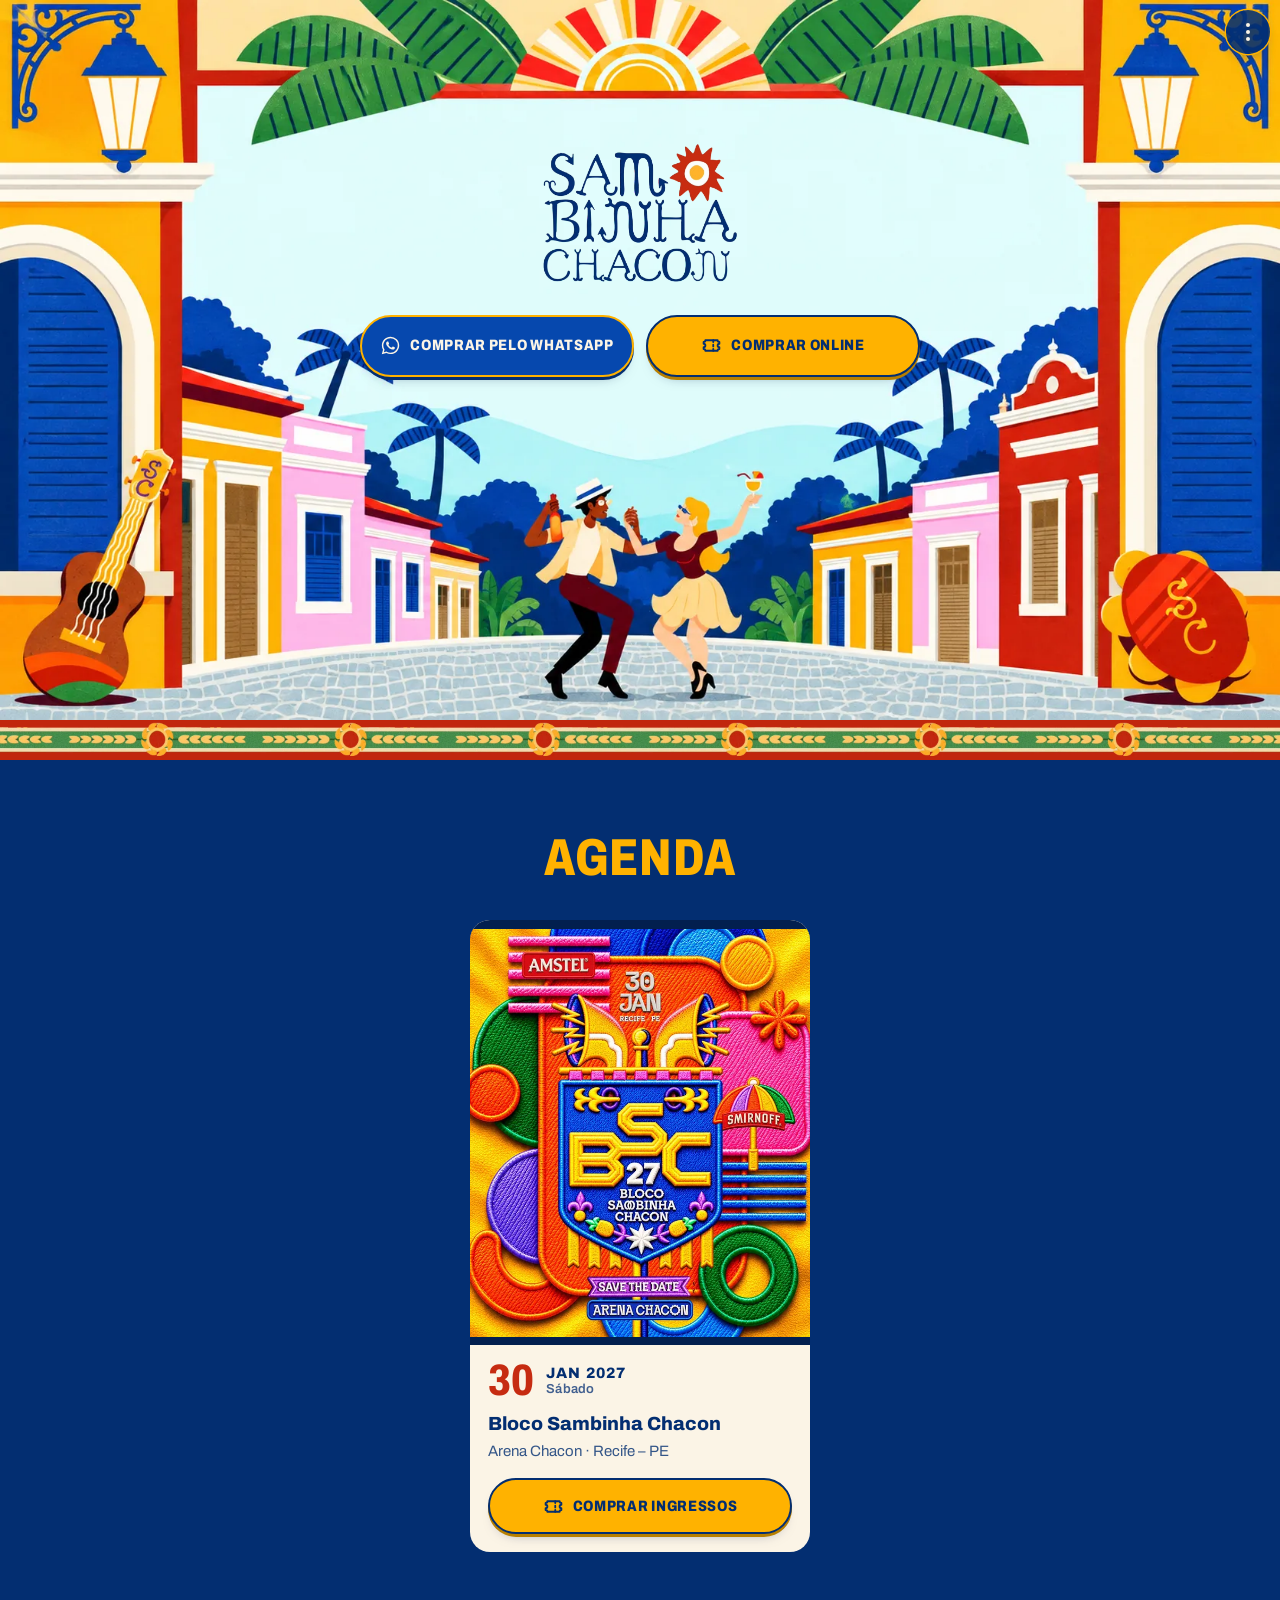
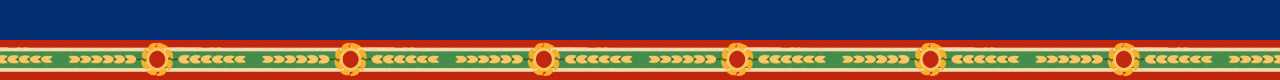
==== commit 4e6ef934: "novooo" ====
--- a/index.html
+++ b/index.html
@@ -1 +1 @@
-<!DOCTYPE html><!--E1rrfczLXzBrrjbttNuuS--><html lang="pt-BR"><head><meta charSet="utf-8"/><meta name="viewport" content="width=device-width, initial-scale=1"/><link rel="preload" as="image" imageSrcSet="/img/hero-desktop-960.webp 960w, /img/hero-desktop.webp 1672w" imageSizes="100vw" fetchPriority="high"/><link rel="preload" as="image" href="/img/logo-sambinha-transparente.webp" fetchPriority="high"/><link rel="preload" as="image" href="/img/hero-m-top.webp" fetchPriority="high"/><link rel="preload" as="image" href="/img/hero-m-bottom.webp"/><link rel="stylesheet" href="/_next/static/css/11131015bee9bce0.css" data-precedence="next"/><link rel="preload" as="script" fetchPriority="low" href="/_next/static/chunks/webpack-de423366ec700eef.js"/><script src="/_next/static/chunks/4bd1b696-c023c6e3521b1417.js" async=""></script><script src="/_next/static/chunks/255-0e5ac6cd71b0e266.js" async=""></script><script src="/_next/static/chunks/main-app-165bebcc792e43e6.js" async=""></script><script src="/_next/static/chunks/app/page-e468a959bfde8fc0.js" async=""></script><link rel="preload" as="image" href="/img/hero-m-top.webp" media="not all and (min-aspect-ratio: 1/1) and (min-height: 540px)"/><link rel="preload" as="image" href="/img/hero-desktop.webp" media="(min-aspect-ratio: 1/1) and (min-height: 540px)"/><meta name="theme-color" content="#032E71"/><title>Sambinha Chacon | Ingressos</title><meta name="description" content="Ingressos do Sambinha Chacon: compre pelo WhatsApp ou online na Bilheteria Digital."/><meta name="application-name" content="Sambinha Chacon"/><meta property="og:title" content="Sambinha Chacon | Ingressos"/><meta property="og:description" content="Ingressos do Sambinha Chacon: compre pelo WhatsApp ou online na Bilheteria Digital."/><meta property="og:site_name" content="Sambinha Chacon"/><meta property="og:locale" content="pt_BR"/><meta property="og:image" content="https://sambinhachacon.com.br/img/og-image.jpg"/><meta property="og:image:width" content="1200"/><meta property="og:image:height" content="630"/><meta property="og:image:alt" content="Sambinha Chacon – arte com casarios, coqueiros e casal dançando samba"/><meta property="og:type" content="website"/><meta name="twitter:card" content="summary_large_image"/><meta name="twitter:title" content="Sambinha Chacon | Ingressos"/><meta name="twitter:description" content="Ingressos do Sambinha Chacon: compre pelo WhatsApp ou online na Bilheteria Digital."/><meta name="twitter:image" content="https://sambinhachacon.com.br/img/og-image.jpg"/><link rel="icon" href="/favicon.png"/><link rel="apple-touch-icon" href="/img/apple-touch-icon.png"/><script src="/_next/static/chunks/polyfills-42372ed130431b0a.js" noModule=""></script></head><body><div hidden=""><!--$--><!--/$--></div><div class="menu-pontos"><button type="button" class="menu-botao" aria-label="Abrir menu" aria-expanded="false" aria-controls="menu-pontos-lista"><svg viewBox="0 0 24 24" class="h-6 w-6" fill="currentColor" aria-hidden="true"><circle cx="12" cy="5" r="2"></circle><circle cx="12" cy="12" r="2"></circle><circle cx="12" cy="19" r="2"></circle></svg></button></div><main id="inicio" tabindex="-1" class="relative outline-none"><header class="capa"><div class="layout-h"><div class="palco-h"><img src="/img/hero-desktop.webp" srcSet="/img/hero-desktop-960.webp 960w, /img/hero-desktop.webp 1672w" sizes="100vw" alt="Ilustração oficial do Sambinha Chacon: casal dançando samba numa rua de casarios coloridos, com lampiões, coqueiros, cavaquinho e pandeiro." width="1672" height="941" class="absolute inset-0 h-full w-full" fetchPriority="high"/><div class="absolute inset-x-[18%] top-[15%] flex h-[42%] flex-col items-center justify-center"><h1 class="entrada w-[15.5cqw]" style="animation-delay:60ms"><img src="/img/logo-sambinha-transparente.webp" alt="Sambinha Chacon" width="729" height="522" class="block h-auto w-full" fetchPriority="high"/></h1><div class="mt-[2.4cqw] grid w-[clamp(560px,42cqw,700px)] grid-cols-2 gap-3 [--btn-fs:clamp(15px,1.1cqw,18px)]"><div class="entrada" style="animation-delay:140ms"><a href="https://linklist.bio/gobu8_xxkv" target="_blank" rel="noopener noreferrer" class="btn btn-azul"><svg viewBox="0 0 24 24" class="h-[1.35em] w-[1.35em] shrink-0" fill="currentColor" aria-hidden="true"><path d="M12.04 2C6.58 2 2.13 6.45 2.13 11.91c0 1.75.46 3.45 1.32 4.95L2.05 22l5.25-1.38a9.9 9.9 0 0 0 4.74 1.21h.01c5.46 0 9.91-4.45 9.91-9.91 0-2.65-1.03-5.14-2.9-7.01A9.83 9.83 0 0 0 12.04 2Zm0 18.15h-.01a8.23 8.23 0 0 1-4.2-1.15l-.3-.18-3.12.82.83-3.04-.2-.31a8.2 8.2 0 0 1-1.26-4.38c0-4.54 3.7-8.23 8.25-8.23 2.2 0 4.27.86 5.83 2.42a8.18 8.18 0 0 1 2.41 5.83c0 4.54-3.7 8.23-8.23 8.23Zm4.52-6.16c-.25-.12-1.47-.72-1.69-.81-.23-.08-.39-.12-.56.13-.17.25-.64.81-.78.97-.14.17-.29.19-.54.06-.25-.12-1.05-.39-1.99-1.23-.74-.66-1.23-1.47-1.38-1.72-.14-.25-.02-.38.11-.5.11-.11.25-.29.37-.43.13-.15.17-.25.25-.42.08-.17.04-.31-.02-.43-.06-.12-.56-1.34-.76-1.84-.2-.48-.41-.42-.56-.43h-.48c-.17 0-.43.06-.66.31-.23.25-.86.85-.86 2.07 0 1.22.89 2.4 1.01 2.56.12.17 1.75 2.67 4.23 3.74.59.26 1.05.41 1.41.52.59.19 1.13.16 1.56.1.48-.07 1.47-.6 1.67-1.18.21-.58.21-1.07.14-1.18-.06-.1-.22-.16-.47-.29Z"></path></svg><span>Comprar pelo WhatsApp</span><span class="sr-only">(<!-- -->canais oficiais<!-- -->, abre em nova aba)</span></a></div><div class="entrada" style="animation-delay:220ms"><a href="https://www.bilheteriadigital.com/sambinhachacon" target="_blank" rel="noopener noreferrer" class="btn btn-amarelo"><svg viewBox="0 0 24 24" class="h-[1.35em] w-[1.35em] shrink-0" fill="none" stroke="currentColor" stroke-width="2.1" stroke-linecap="round" stroke-linejoin="round" aria-hidden="true"><path d="M3 8a2 2 0 0 0 2-2h14a2 2 0 0 0 2 2v2a2 2 0 0 0 0 4v2a2 2 0 0 0-2 2H5a2 2 0 0 0-2-2v-2a2 2 0 0 0 0-4Z"></path><path d="M14 6v2m0 3v2m0 3v2"></path></svg><span>Comprar online</span><span class="sr-only">(<!-- -->Bilheteria Digital<!-- -->, abre em nova aba)</span></a></div></div></div></div></div><div class="layout-v"><div class="coluna-v"><img src="/img/hero-m-top.webp" alt="" width="941" height="225" class="block w-full" fetchPriority="high"/><div class="ceu-v flex flex-1 flex-col items-center justify-center px-[9%] py-2"><h1 class="entrada logo-v" style="animation-delay:60ms"><img src="/img/logo-sambinha-transparente.webp" alt="Sambinha Chacon" width="729" height="522" class="block h-auto w-full" fetchPriority="high"/></h1><div class="mt-[clamp(16px,3vh,32px)] flex w-full max-w-[340px] flex-col gap-3 [--btn-fs:16px]"><div class="entrada" style="animation-delay:140ms"><a href="https://linklist.bio/gobu8_xxkv" target="_blank" rel="noopener noreferrer" class="btn btn-azul"><svg viewBox="0 0 24 24" class="h-[1.35em] w-[1.35em] shrink-0" fill="currentColor" aria-hidden="true"><path d="M12.04 2C6.58 2 2.13 6.45 2.13 11.91c0 1.75.46 3.45 1.32 4.95L2.05 22l5.25-1.38a9.9 9.9 0 0 0 4.74 1.21h.01c5.46 0 9.91-4.45 9.91-9.91 0-2.65-1.03-5.14-2.9-7.01A9.83 9.83 0 0 0 12.04 2Zm0 18.15h-.01a8.23 8.23 0 0 1-4.2-1.15l-.3-.18-3.12.82.83-3.04-.2-.31a8.2 8.2 0 0 1-1.26-4.38c0-4.54 3.7-8.23 8.25-8.23 2.2 0 4.27.86 5.83 2.42a8.18 8.18 0 0 1 2.41 5.83c0 4.54-3.7 8.23-8.23 8.23Zm4.52-6.16c-.25-.12-1.47-.72-1.69-.81-.23-.08-.39-.12-.56.13-.17.25-.64.81-.78.97-.14.17-.29.19-.54.06-.25-.12-1.05-.39-1.99-1.23-.74-.66-1.23-1.47-1.38-1.72-.14-.25-.02-.38.11-.5.11-.11.25-.29.37-.43.13-.15.17-.25.25-.42.08-.17.04-.31-.02-.43-.06-.12-.56-1.34-.76-1.84-.2-.48-.41-.42-.56-.43h-.48c-.17 0-.43.06-.66.31-.23.25-.86.85-.86 2.07 0 1.22.89 2.4 1.01 2.56.12.17 1.75 2.67 4.23 3.74.59.26 1.05.41 1.41.52.59.19 1.13.16 1.56.1.48-.07 1.47-.6 1.67-1.18.21-.58.21-1.07.14-1.18-.06-.1-.22-.16-.47-.29Z"></path></svg><span>Comprar pelo WhatsApp</span><span class="sr-only">(<!-- -->canais oficiais<!-- -->, abre em nova aba)</span></a></div><div class="entrada" style="animation-delay:220ms"><a href="https://www.bilheteriadigital.com/sambinhachacon" target="_blank" rel="noopener noreferrer" class="btn btn-amarelo"><svg viewBox="0 0 24 24" class="h-[1.35em] w-[1.35em] shrink-0" fill="none" stroke="currentColor" stroke-width="2.1" stroke-linecap="round" stroke-linejoin="round" aria-hidden="true"><path d="M3 8a2 2 0 0 0 2-2h14a2 2 0 0 0 2 2v2a2 2 0 0 0 0 4v2a2 2 0 0 0-2 2H5a2 2 0 0 0-2-2v-2a2 2 0 0 0 0-4Z"></path><path d="M14 6v2m0 3v2m0 3v2"></path></svg><span>Comprar online</span><span class="sr-only">(<!-- -->Bilheteria Digital<!-- -->, abre em nova aba)</span></a></div></div></div><img src="/img/hero-m-bottom.webp" alt="Ilustração oficial do Sambinha Chacon: casal dançando samba numa rua de casarios coloridos, com coqueiros, cavaquinho e pandeiro." width="941" height="761" class="block w-full"/></div></div></header><div class="faixa-oficial" aria-hidden="true"></div><section id="agenda" aria-labelledby="agenda-titulo" class="agenda"><h2 id="agenda-titulo" class="secao-titulo">Agenda</h2></section><section id="momentos" aria-labelledby="momentos-titulo" class="momentos"><h2 id="momentos-titulo" class="secao-titulo">Momentos do Sambinha</h2><div><ul class="mosaico" aria-label="Fotos e vídeos do Sambinha Chacon"><li class="mosaico-destaque"><button type="button" class="midia " aria-label="Ampliar foto 1 de 5: Grupo de amigas sorrindo juntas em frente ao palco iluminado do Sambinha Chacon."><img src="/img/foto-galera-sm.webp" alt="" width="1088" height="1440" loading="lazy" decoding="async" style="object-position:50% 70%"/></button></li><li><button type="button" class="midia " aria-label="Ampliar foto 2 de 5: Letreiro em neon do Sambinha Chacon sobre o palco, com a banda tocando e o público em primeiro plano."><img src="/img/foto-palco-vertical-sm.webp" alt="" width="1800" height="2400" loading="lazy" decoding="async" style="object-position:50% 45%"/></button></li><li><button type="button" class="midia " aria-label="Ampliar foto 3 de 5: Banda do Sambinha Chacon no palco com pandeiro, cavaquinho, violão e guitarra sob luzes azuis."><img src="/img/foto-banda-sm.webp" alt="" width="1800" height="1200" loading="lazy" decoding="async" style="object-position:38% 55%"/></button></li><li><button type="button" class="midia " aria-label="Ampliar foto 4 de 5: Público lotando a pista diante do palco com cenografia vermelha e letreiro do Sambinha Chacon."><img src="/img/foto-palco-publico-sm.webp" alt="" width="1800" height="1200" loading="lazy" decoding="async" style="object-position:45% 55%"/></button></li><li><button type="button" class="midia " aria-label="Ampliar foto 5 de 5: Cenografia iluminada com arcos em neon e o logotipo do Sambinha Chacon no palco."><img src="/img/foto-palco-neon-sm.webp" alt="" width="1620" height="1080" loading="lazy" decoding="async" style="object-position:62% 45%"/></button></li></ul></div></section><div class="faixa-oficial" aria-hidden="true"></div></main><!--$--><!--/$--><script src="/_next/static/chunks/webpack-de423366ec700eef.js" id="_R_" async=""></script><script>(self.__next_f=self.__next_f||[]).push([0])</script><script>self.__next_f.push([1,"1:\"$Sreact.fragment\"\n2:I[9766,[],\"\"]\n3:I[8924,[],\"\"]\n4:I[9162,[\"974\",\"static/chunks/app/page-e468a959bfde8fc0.js\"],\"default\"]\n5:I[4431,[],\"OutletBoundary\"]\n7:I[5278,[],\"AsyncMetadataOutlet\"]\n9:I[4431,[],\"ViewportBoundary\"]\nb:I[4431,[],\"MetadataBoundary\"]\nc:\"$Sreact.suspense\"\ne:I[7150,[],\"\"]\n:HL[\"/_next/static/css/11131015bee9bce0.css\",\"style\"]\n"])</script><script>self.__next_f.push([1,"0:{\"P\":null,\"b\":\"E1rrfczLXzBrrjbttNuuS\",\"p\":\"\",\"c\":[\"\",\"\"],\"i\":false,\"f\":[[[\"\",{\"children\":[\"__PAGE__\",{}]},\"$undefined\",\"$undefined\",true],[\"\",[\"$\",\"$1\",\"c\",{\"children\":[[[\"$\",\"link\",\"0\",{\"rel\":\"stylesheet\",\"href\":\"/_next/static/css/11131015bee9bce0.css\",\"precedence\":\"next\",\"crossOrigin\":\"$undefined\",\"nonce\":\"$undefined\"}]],[\"$\",\"html\",null,{\"lang\":\"pt-BR\",\"children\":[[\"$\",\"head\",null,{\"children\":[[\"$\",\"link\",null,{\"rel\":\"preload\",\"as\":\"image\",\"href\":\"/img/hero-m-top.webp\",\"media\":\"not all and (min-aspect-ratio: 1/1) and (min-height: 540px)\"}],[\"$\",\"link\",null,{\"rel\":\"preload\",\"as\":\"image\",\"href\":\"/img/hero-desktop.webp\",\"media\":\"(min-aspect-ratio: 1/1) and (min-height: 540px)\"}]]}],[\"$\",\"body\",null,{\"children\":[\"$\",\"$L2\",null,{\"parallelRouterKey\":\"children\",\"error\":\"$undefined\",\"errorStyles\":\"$undefined\",\"errorScripts\":\"$undefined\",\"template\":[\"$\",\"$L3\",null,{}],\"templateStyles\":\"$undefined\",\"templateScripts\":\"$undefined\",\"notFound\":[[[\"$\",\"title\",null,{\"children\":\"404: This page could not be found.\"}],[\"$\",\"div\",null,{\"style\":{\"fontFamily\":\"system-ui,\\\"Segoe UI\\\",Roboto,Helvetica,Arial,sans-serif,\\\"Apple Color Emoji\\\",\\\"Segoe UI Emoji\\\"\",\"height\":\"100vh\",\"textAlign\":\"center\",\"display\":\"flex\",\"flexDirection\":\"column\",\"alignItems\":\"center\",\"justifyContent\":\"center\"},\"children\":[\"$\",\"div\",null,{\"children\":[[\"$\",\"style\",null,{\"dangerouslySetInnerHTML\":{\"__html\":\"body{color:#000;background:#fff;margin:0}.next-error-h1{border-right:1px solid rgba(0,0,0,.3)}@media (prefers-color-scheme:dark){body{color:#fff;background:#000}.next-error-h1{border-right:1px solid rgba(255,255,255,.3)}}\"}}],[\"$\",\"h1\",null,{\"className\":\"next-error-h1\",\"style\":{\"display\":\"inline-block\",\"margin\":\"0 20px 0 0\",\"padding\":\"0 23px 0 0\",\"fontSize\":24,\"fontWeight\":500,\"verticalAlign\":\"top\",\"lineHeight\":\"49px\"},\"children\":404}],[\"$\",\"div\",null,{\"style\":{\"display\":\"inline-block\"},\"children\":[\"$\",\"h2\",null,{\"style\":{\"fontSize\":14,\"fontWeight\":400,\"lineHeight\":\"49px\",\"margin\":0},\"children\":\"This page could not be found.\"}]}]]}]}]],[]],\"forbidden\":\"$undefined\",\"unauthorized\":\"$undefined\"}]}]]}]]}],{\"children\":[\"__PAGE__\",[\"$\",\"$1\",\"c\",{\"children\":[[\"$\",\"$L4\",null,{}],null,[\"$\",\"$L5\",null,{\"children\":[\"$L6\",[\"$\",\"$L7\",null,{\"promise\":\"$@8\"}]]}]]}],{},null,false]},null,false],[\"$\",\"$1\",\"h\",{\"children\":[null,[[\"$\",\"$L9\",null,{\"children\":\"$La\"}],null],[\"$\",\"$Lb\",null,{\"children\":[\"$\",\"div\",null,{\"hidden\":true,\"children\":[\"$\",\"$c\",null,{\"fallback\":null,\"children\":\"$Ld\"}]}]}]]}],false]],\"m\":\"$undefined\",\"G\":[\"$e\",[]],\"s\":false,\"S\":true}\n"])</script><script>self.__next_f.push([1,"a:[[\"$\",\"meta\",\"0\",{\"charSet\":\"utf-8\"}],[\"$\",\"meta\",\"1\",{\"name\":\"viewport\",\"content\":\"width=device-width, initial-scale=1\"}],[\"$\",\"meta\",\"2\",{\"name\":\"theme-color\",\"content\":\"#032E71\"}]]\n6:null\n"])</script><script>self.__next_f.push([1,"f:I[622,[],\"IconMark\"]\n"])</script><script>self.__next_f.push([1,"8:{\"metadata\":[[\"$\",\"title\",\"0\",{\"children\":\"Sambinha Chacon | Ingressos\"}],[\"$\",\"meta\",\"1\",{\"name\":\"description\",\"content\":\"Ingressos do Sambinha Chacon: compre pelo WhatsApp ou online na Bilheteria Digital.\"}],[\"$\",\"meta\",\"2\",{\"name\":\"application-name\",\"content\":\"Sambinha Chacon\"}],[\"$\",\"meta\",\"3\",{\"property\":\"og:title\",\"content\":\"Sambinha Chacon | Ingressos\"}],[\"$\",\"meta\",\"4\",{\"property\":\"og:description\",\"content\":\"Ingressos do Sambinha Chacon: compre pelo WhatsApp ou online na Bilheteria Digital.\"}],[\"$\",\"meta\",\"5\",{\"property\":\"og:site_name\",\"content\":\"Sambinha Chacon\"}],[\"$\",\"meta\",\"6\",{\"property\":\"og:locale\",\"content\":\"pt_BR\"}],[\"$\",\"meta\",\"7\",{\"property\":\"og:image\",\"content\":\"https://sambinhachacon.com.br/img/og-image.jpg\"}],[\"$\",\"meta\",\"8\",{\"property\":\"og:image:width\",\"content\":\"1200\"}],[\"$\",\"meta\",\"9\",{\"property\":\"og:image:height\",\"content\":\"630\"}],[\"$\",\"meta\",\"10\",{\"property\":\"og:image:alt\",\"content\":\"Sambinha Chacon – arte com casarios, coqueiros e casal dançando samba\"}],[\"$\",\"meta\",\"11\",{\"property\":\"og:type\",\"content\":\"website\"}],[\"$\",\"meta\",\"12\",{\"name\":\"twitter:card\",\"content\":\"summary_large_image\"}],[\"$\",\"meta\",\"13\",{\"name\":\"twitter:title\",\"content\":\"Sambinha Chacon | Ingressos\"}],[\"$\",\"meta\",\"14\",{\"name\":\"twitter:description\",\"content\":\"Ingressos do Sambinha Chacon: compre pelo WhatsApp ou online na Bilheteria Digital.\"}],[\"$\",\"meta\",\"15\",{\"name\":\"twitter:image\",\"content\":\"https://sambinhachacon.com.br/img/og-image.jpg\"}],[\"$\",\"link\",\"16\",{\"rel\":\"icon\",\"href\":\"/favicon.png\"}],[\"$\",\"link\",\"17\",{\"rel\":\"apple-touch-icon\",\"href\":\"/img/apple-touch-icon.png\"}],[\"$\",\"$Lf\",\"18\",{}]],\"error\":null,\"digest\":\"$undefined\"}\n"])</script><script>self.__next_f.push([1,"d:\"$8:metadata\"\n"])</script></body></html>+<!DOCTYPE html><!--KvBv_gAOtJEwUgRLnpxu_--><html lang="pt-BR"><head><meta charSet="utf-8"/><meta name="viewport" content="width=device-width, initial-scale=1"/><link rel="preload" as="image" imageSrcSet="/img/hero-desktop-960.webp 960w, /img/hero-desktop.webp 1672w" imageSizes="100vw" fetchPriority="high"/><link rel="preload" as="image" href="/img/logo-sambinha-transparente.webp" fetchPriority="high"/><link rel="preload" as="image" href="/img/hero-m-top.webp" fetchPriority="high"/><link rel="preload" as="image" href="/img/hero-m-bottom.webp"/><link rel="stylesheet" href="/_next/static/css/cb7d6ab8e85bd2fa.css" data-precedence="next"/><link rel="preload" as="script" fetchPriority="low" href="/_next/static/chunks/webpack-de423366ec700eef.js"/><script src="/_next/static/chunks/4bd1b696-c023c6e3521b1417.js" async=""></script><script src="/_next/static/chunks/255-0e5ac6cd71b0e266.js" async=""></script><script src="/_next/static/chunks/main-app-165bebcc792e43e6.js" async=""></script><script src="/_next/static/chunks/app/page-f09616aba23e1a12.js" async=""></script><link rel="preload" as="image" href="/img/hero-m-top.webp" media="not all and (min-aspect-ratio: 1/1) and (min-height: 540px)"/><link rel="preload" as="image" href="/img/hero-desktop.webp" media="(min-aspect-ratio: 1/1) and (min-height: 540px)"/><meta name="theme-color" content="#032E71"/><title>Sambinha Chacon | Ingressos</title><meta name="description" content="Ingressos do Sambinha Chacon: compre pelo WhatsApp ou online na Bilheteria Digital."/><meta name="application-name" content="Sambinha Chacon"/><meta property="og:title" content="Sambinha Chacon | Ingressos"/><meta property="og:description" content="Ingressos do Sambinha Chacon: compre pelo WhatsApp ou online na Bilheteria Digital."/><meta property="og:site_name" content="Sambinha Chacon"/><meta property="og:locale" content="pt_BR"/><meta property="og:image" content="https://sambinhachacon.com.br/img/og-image.jpg"/><meta property="og:image:width" content="1200"/><meta property="og:image:height" content="630"/><meta property="og:image:alt" content="Sambinha Chacon – arte com casarios, coqueiros e casal dançando samba"/><meta property="og:type" content="website"/><meta name="twitter:card" content="summary_large_image"/><meta name="twitter:title" content="Sambinha Chacon | Ingressos"/><meta name="twitter:description" content="Ingressos do Sambinha Chacon: compre pelo WhatsApp ou online na Bilheteria Digital."/><meta name="twitter:image" content="https://sambinhachacon.com.br/img/og-image.jpg"/><link rel="icon" href="/favicon.png"/><link rel="apple-touch-icon" href="/img/apple-touch-icon.png"/><script src="/_next/static/chunks/polyfills-42372ed130431b0a.js" noModule=""></script></head><body><div hidden=""><!--$--><!--/$--></div><div class="menu-pontos"><button type="button" class="menu-botao" aria-label="Abrir menu" aria-expanded="false" aria-controls="menu-pontos-lista"><svg viewBox="0 0 24 24" class="h-6 w-6" fill="currentColor" aria-hidden="true"><circle cx="12" cy="5" r="2"></circle><circle cx="12" cy="12" r="2"></circle><circle cx="12" cy="19" r="2"></circle></svg></button></div><main id="inicio" tabindex="-1" class="relative outline-none"><header class="capa"><div class="layout-h"><div class="palco-h"><img src="/img/hero-desktop.webp" srcSet="/img/hero-desktop-960.webp 960w, /img/hero-desktop.webp 1672w" sizes="100vw" alt="Ilustração oficial do Sambinha Chacon: casal dançando samba numa rua de casarios coloridos, com lampiões, coqueiros, cavaquinho e pandeiro." width="1672" height="941" class="absolute inset-0 h-full w-full" fetchPriority="high"/><div class="absolute inset-x-[18%] top-[15%] flex h-[42%] flex-col items-center justify-center"><h1 class="entrada w-[15.5cqw]" style="animation-delay:60ms"><img src="/img/logo-sambinha-transparente.webp" alt="Sambinha Chacon" width="729" height="522" class="block h-auto w-full" fetchPriority="high"/></h1><div class="mt-[2.4cqw] grid w-[clamp(560px,42cqw,700px)] grid-cols-2 gap-3 [--btn-fs:clamp(15px,1.1cqw,18px)]"><div class="entrada" style="animation-delay:140ms"><a href="https://linklist.bio/gobu8_xxkv" target="_blank" rel="noopener noreferrer" class="btn btn-azul"><svg viewBox="0 0 24 24" class="h-[1.35em] w-[1.35em] shrink-0" fill="currentColor" aria-hidden="true"><path d="M12.04 2C6.58 2 2.13 6.45 2.13 11.91c0 1.75.46 3.45 1.32 4.95L2.05 22l5.25-1.38a9.9 9.9 0 0 0 4.74 1.21h.01c5.46 0 9.91-4.45 9.91-9.91 0-2.65-1.03-5.14-2.9-7.01A9.83 9.83 0 0 0 12.04 2Zm0 18.15h-.01a8.23 8.23 0 0 1-4.2-1.15l-.3-.18-3.12.82.83-3.04-.2-.31a8.2 8.2 0 0 1-1.26-4.38c0-4.54 3.7-8.23 8.25-8.23 2.2 0 4.27.86 5.83 2.42a8.18 8.18 0 0 1 2.41 5.83c0 4.54-3.7 8.23-8.23 8.23Zm4.52-6.16c-.25-.12-1.47-.72-1.69-.81-.23-.08-.39-.12-.56.13-.17.25-.64.81-.78.97-.14.17-.29.19-.54.06-.25-.12-1.05-.39-1.99-1.23-.74-.66-1.23-1.47-1.38-1.72-.14-.25-.02-.38.11-.5.11-.11.25-.29.37-.43.13-.15.17-.25.25-.42.08-.17.04-.31-.02-.43-.06-.12-.56-1.34-.76-1.84-.2-.48-.41-.42-.56-.43h-.48c-.17 0-.43.06-.66.31-.23.25-.86.85-.86 2.07 0 1.22.89 2.4 1.01 2.56.12.17 1.75 2.67 4.23 3.74.59.26 1.05.41 1.41.52.59.19 1.13.16 1.56.1.48-.07 1.47-.6 1.67-1.18.21-.58.21-1.07.14-1.18-.06-.1-.22-.16-.47-.29Z"></path></svg><span>Comprar pelo WhatsApp</span><span class="sr-only">(<!-- -->canais oficiais<!-- -->, abre em nova aba)</span></a></div><div class="entrada" style="animation-delay:220ms"><a href="https://www.bilheteriadigital.com/sambinhachacon" target="_blank" rel="noopener noreferrer" class="btn btn-amarelo"><svg viewBox="0 0 24 24" class="h-[1.35em] w-[1.35em] shrink-0" fill="none" stroke="currentColor" stroke-width="2.1" stroke-linecap="round" stroke-linejoin="round" aria-hidden="true"><path d="M3 8a2 2 0 0 0 2-2h14a2 2 0 0 0 2 2v2a2 2 0 0 0 0 4v2a2 2 0 0 0-2 2H5a2 2 0 0 0-2-2v-2a2 2 0 0 0 0-4Z"></path><path d="M14 6v2m0 3v2m0 3v2"></path></svg><span>Comprar online</span><span class="sr-only">(<!-- -->Bilheteria Digital<!-- -->, abre em nova aba)</span></a></div></div></div></div></div><div class="layout-v"><div class="coluna-v"><img src="/img/hero-m-top.webp" alt="" width="941" height="225" class="block w-full" fetchPriority="high"/><div class="ceu-v flex flex-1 flex-col items-center justify-center px-[9%] py-2"><h1 class="entrada logo-v" style="animation-delay:60ms"><img src="/img/logo-sambinha-transparente.webp" alt="Sambinha Chacon" width="729" height="522" class="block h-auto w-full" fetchPriority="high"/></h1><div class="mt-[clamp(16px,3vh,32px)] flex w-full max-w-[340px] flex-col gap-3 [--btn-fs:16px]"><div class="entrada" style="animation-delay:140ms"><a href="https://linklist.bio/gobu8_xxkv" target="_blank" rel="noopener noreferrer" class="btn btn-azul"><svg viewBox="0 0 24 24" class="h-[1.35em] w-[1.35em] shrink-0" fill="currentColor" aria-hidden="true"><path d="M12.04 2C6.58 2 2.13 6.45 2.13 11.91c0 1.75.46 3.45 1.32 4.95L2.05 22l5.25-1.38a9.9 9.9 0 0 0 4.74 1.21h.01c5.46 0 9.91-4.45 9.91-9.91 0-2.65-1.03-5.14-2.9-7.01A9.83 9.83 0 0 0 12.04 2Zm0 18.15h-.01a8.23 8.23 0 0 1-4.2-1.15l-.3-.18-3.12.82.83-3.04-.2-.31a8.2 8.2 0 0 1-1.26-4.38c0-4.54 3.7-8.23 8.25-8.23 2.2 0 4.27.86 5.83 2.42a8.18 8.18 0 0 1 2.41 5.83c0 4.54-3.7 8.23-8.23 8.23Zm4.52-6.16c-.25-.12-1.47-.72-1.69-.81-.23-.08-.39-.12-.56.13-.17.25-.64.81-.78.97-.14.17-.29.19-.54.06-.25-.12-1.05-.39-1.99-1.23-.74-.66-1.23-1.47-1.38-1.72-.14-.25-.02-.38.11-.5.11-.11.25-.29.37-.43.13-.15.17-.25.25-.42.08-.17.04-.31-.02-.43-.06-.12-.56-1.34-.76-1.84-.2-.48-.41-.42-.56-.43h-.48c-.17 0-.43.06-.66.31-.23.25-.86.85-.86 2.07 0 1.22.89 2.4 1.01 2.56.12.17 1.75 2.67 4.23 3.74.59.26 1.05.41 1.41.52.59.19 1.13.16 1.56.1.48-.07 1.47-.6 1.67-1.18.21-.58.21-1.07.14-1.18-.06-.1-.22-.16-.47-.29Z"></path></svg><span>Comprar pelo WhatsApp</span><span class="sr-only">(<!-- -->canais oficiais<!-- -->, abre em nova aba)</span></a></div><div class="entrada" style="animation-delay:220ms"><a href="https://www.bilheteriadigital.com/sambinhachacon" target="_blank" rel="noopener noreferrer" class="btn btn-amarelo"><svg viewBox="0 0 24 24" class="h-[1.35em] w-[1.35em] shrink-0" fill="none" stroke="currentColor" stroke-width="2.1" stroke-linecap="round" stroke-linejoin="round" aria-hidden="true"><path d="M3 8a2 2 0 0 0 2-2h14a2 2 0 0 0 2 2v2a2 2 0 0 0 0 4v2a2 2 0 0 0-2 2H5a2 2 0 0 0-2-2v-2a2 2 0 0 0 0-4Z"></path><path d="M14 6v2m0 3v2m0 3v2"></path></svg><span>Comprar online</span><span class="sr-only">(<!-- -->Bilheteria Digital<!-- -->, abre em nova aba)</span></a></div></div></div><img src="/img/hero-m-bottom.webp" alt="Ilustração oficial do Sambinha Chacon: casal dançando samba numa rua de casarios coloridos, com coqueiros, cavaquinho e pandeiro." width="941" height="761" class="block w-full"/></div></div></header><div class="faixa-oficial" aria-hidden="true"></div><section id="agenda" aria-labelledby="agenda-titulo" class="agenda"><h2 id="agenda-titulo" class="secao-titulo">Agenda</h2></section><section id="momentos" aria-labelledby="momentos-titulo" class="momentos"><h2 id="momentos-titulo" class="secao-titulo">Momentos do Sambinha</h2><div><ul class="mosaico" aria-label="Fotos e vídeos do Sambinha Chacon"><li class="mosaico-destaque"><button type="button" class="midia " aria-label="Ampliar foto 1 de 5: Grupo de amigas sorrindo juntas em frente ao palco iluminado do Sambinha Chacon."><img src="/img/foto-galera-sm.webp" alt="" width="1088" height="1440" loading="lazy" decoding="async" style="object-position:50% 70%"/></button></li><li><button type="button" class="midia " aria-label="Ampliar foto 2 de 5: Letreiro em neon do Sambinha Chacon sobre o palco, com a banda tocando e o público em primeiro plano."><img src="/img/foto-palco-vertical-sm.webp" alt="" width="1800" height="2400" loading="lazy" decoding="async" style="object-position:50% 45%"/></button></li><li><button type="button" class="midia " aria-label="Ampliar foto 3 de 5: Banda do Sambinha Chacon no palco com pandeiro, cavaquinho, violão e guitarra sob luzes azuis."><img src="/img/foto-banda-sm.webp" alt="" width="1800" height="1200" loading="lazy" decoding="async" style="object-position:38% 55%"/></button></li><li><button type="button" class="midia " aria-label="Ampliar foto 4 de 5: Público lotando a pista diante do palco com cenografia vermelha e letreiro do Sambinha Chacon."><img src="/img/foto-palco-publico-sm.webp" alt="" width="1800" height="1200" loading="lazy" decoding="async" style="object-position:45% 55%"/></button></li><li><button type="button" class="midia " aria-label="Ampliar foto 5 de 5: Cenografia iluminada com arcos em neon e o logotipo do Sambinha Chacon no palco."><img src="/img/foto-palco-neon-sm.webp" alt="" width="1620" height="1080" loading="lazy" decoding="async" style="object-position:62% 45%"/></button></li></ul></div></section><div class="faixa-oficial" aria-hidden="true"></div></main><!--$--><!--/$--><script src="/_next/static/chunks/webpack-de423366ec700eef.js" id="_R_" async=""></script><script>(self.__next_f=self.__next_f||[]).push([0])</script><script>self.__next_f.push([1,"1:\"$Sreact.fragment\"\n2:I[9766,[],\"\"]\n3:I[8924,[],\"\"]\n4:I[9162,[\"974\",\"static/chunks/app/page-f09616aba23e1a12.js\"],\"default\"]\n5:I[4431,[],\"OutletBoundary\"]\n7:I[5278,[],\"AsyncMetadataOutlet\"]\n9:I[4431,[],\"ViewportBoundary\"]\nb:I[4431,[],\"MetadataBoundary\"]\nc:\"$Sreact.suspense\"\ne:I[7150,[],\"\"]\n:HL[\"/_next/static/css/cb7d6ab8e85bd2fa.css\",\"style\"]\n"])</script><script>self.__next_f.push([1,"0:{\"P\":null,\"b\":\"KvBv-gAOtJEwUgRLnpxu-\",\"p\":\"\",\"c\":[\"\",\"\"],\"i\":false,\"f\":[[[\"\",{\"children\":[\"__PAGE__\",{}]},\"$undefined\",\"$undefined\",true],[\"\",[\"$\",\"$1\",\"c\",{\"children\":[[[\"$\",\"link\",\"0\",{\"rel\":\"stylesheet\",\"href\":\"/_next/static/css/cb7d6ab8e85bd2fa.css\",\"precedence\":\"next\",\"crossOrigin\":\"$undefined\",\"nonce\":\"$undefined\"}]],[\"$\",\"html\",null,{\"lang\":\"pt-BR\",\"children\":[[\"$\",\"head\",null,{\"children\":[[\"$\",\"link\",null,{\"rel\":\"preload\",\"as\":\"image\",\"href\":\"/img/hero-m-top.webp\",\"media\":\"not all and (min-aspect-ratio: 1/1) and (min-height: 540px)\"}],[\"$\",\"link\",null,{\"rel\":\"preload\",\"as\":\"image\",\"href\":\"/img/hero-desktop.webp\",\"media\":\"(min-aspect-ratio: 1/1) and (min-height: 540px)\"}]]}],[\"$\",\"body\",null,{\"children\":[\"$\",\"$L2\",null,{\"parallelRouterKey\":\"children\",\"error\":\"$undefined\",\"errorStyles\":\"$undefined\",\"errorScripts\":\"$undefined\",\"template\":[\"$\",\"$L3\",null,{}],\"templateStyles\":\"$undefined\",\"templateScripts\":\"$undefined\",\"notFound\":[[[\"$\",\"title\",null,{\"children\":\"404: This page could not be found.\"}],[\"$\",\"div\",null,{\"style\":{\"fontFamily\":\"system-ui,\\\"Segoe UI\\\",Roboto,Helvetica,Arial,sans-serif,\\\"Apple Color Emoji\\\",\\\"Segoe UI Emoji\\\"\",\"height\":\"100vh\",\"textAlign\":\"center\",\"display\":\"flex\",\"flexDirection\":\"column\",\"alignItems\":\"center\",\"justifyContent\":\"center\"},\"children\":[\"$\",\"div\",null,{\"children\":[[\"$\",\"style\",null,{\"dangerouslySetInnerHTML\":{\"__html\":\"body{color:#000;background:#fff;margin:0}.next-error-h1{border-right:1px solid rgba(0,0,0,.3)}@media (prefers-color-scheme:dark){body{color:#fff;background:#000}.next-error-h1{border-right:1px solid rgba(255,255,255,.3)}}\"}}],[\"$\",\"h1\",null,{\"className\":\"next-error-h1\",\"style\":{\"display\":\"inline-block\",\"margin\":\"0 20px 0 0\",\"padding\":\"0 23px 0 0\",\"fontSize\":24,\"fontWeight\":500,\"verticalAlign\":\"top\",\"lineHeight\":\"49px\"},\"children\":404}],[\"$\",\"div\",null,{\"style\":{\"display\":\"inline-block\"},\"children\":[\"$\",\"h2\",null,{\"style\":{\"fontSize\":14,\"fontWeight\":400,\"lineHeight\":\"49px\",\"margin\":0},\"children\":\"This page could not be found.\"}]}]]}]}]],[]],\"forbidden\":\"$undefined\",\"unauthorized\":\"$undefined\"}]}]]}]]}],{\"children\":[\"__PAGE__\",[\"$\",\"$1\",\"c\",{\"children\":[[\"$\",\"$L4\",null,{}],null,[\"$\",\"$L5\",null,{\"children\":[\"$L6\",[\"$\",\"$L7\",null,{\"promise\":\"$@8\"}]]}]]}],{},null,false]},null,false],[\"$\",\"$1\",\"h\",{\"children\":[null,[[\"$\",\"$L9\",null,{\"children\":\"$La\"}],null],[\"$\",\"$Lb\",null,{\"children\":[\"$\",\"div\",null,{\"hidden\":true,\"children\":[\"$\",\"$c\",null,{\"fallback\":null,\"children\":\"$Ld\"}]}]}]]}],false]],\"m\":\"$undefined\",\"G\":[\"$e\",[]],\"s\":false,\"S\":true}\n"])</script><script>self.__next_f.push([1,"a:[[\"$\",\"meta\",\"0\",{\"charSet\":\"utf-8\"}],[\"$\",\"meta\",\"1\",{\"name\":\"viewport\",\"content\":\"width=device-width, initial-scale=1\"}],[\"$\",\"meta\",\"2\",{\"name\":\"theme-color\",\"content\":\"#032E71\"}]]\n6:null\n"])</script><script>self.__next_f.push([1,"f:I[622,[],\"IconMark\"]\n"])</script><script>self.__next_f.push([1,"8:{\"metadata\":[[\"$\",\"title\",\"0\",{\"children\":\"Sambinha Chacon | Ingressos\"}],[\"$\",\"meta\",\"1\",{\"name\":\"description\",\"content\":\"Ingressos do Sambinha Chacon: compre pelo WhatsApp ou online na Bilheteria Digital.\"}],[\"$\",\"meta\",\"2\",{\"name\":\"application-name\",\"content\":\"Sambinha Chacon\"}],[\"$\",\"meta\",\"3\",{\"property\":\"og:title\",\"content\":\"Sambinha Chacon | Ingressos\"}],[\"$\",\"meta\",\"4\",{\"property\":\"og:description\",\"content\":\"Ingressos do Sambinha Chacon: compre pelo WhatsApp ou online na Bilheteria Digital.\"}],[\"$\",\"meta\",\"5\",{\"property\":\"og:site_name\",\"content\":\"Sambinha Chacon\"}],[\"$\",\"meta\",\"6\",{\"property\":\"og:locale\",\"content\":\"pt_BR\"}],[\"$\",\"meta\",\"7\",{\"property\":\"og:image\",\"content\":\"https://sambinhachacon.com.br/img/og-image.jpg\"}],[\"$\",\"meta\",\"8\",{\"property\":\"og:image:width\",\"content\":\"1200\"}],[\"$\",\"meta\",\"9\",{\"property\":\"og:image:height\",\"content\":\"630\"}],[\"$\",\"meta\",\"10\",{\"property\":\"og:image:alt\",\"content\":\"Sambinha Chacon – arte com casarios, coqueiros e casal dançando samba\"}],[\"$\",\"meta\",\"11\",{\"property\":\"og:type\",\"content\":\"website\"}],[\"$\",\"meta\",\"12\",{\"name\":\"twitter:card\",\"content\":\"summary_large_image\"}],[\"$\",\"meta\",\"13\",{\"name\":\"twitter:title\",\"content\":\"Sambinha Chacon | Ingressos\"}],[\"$\",\"meta\",\"14\",{\"name\":\"twitter:description\",\"content\":\"Ingressos do Sambinha Chacon: compre pelo WhatsApp ou online na Bilheteria Digital.\"}],[\"$\",\"meta\",\"15\",{\"name\":\"twitter:image\",\"content\":\"https://sambinhachacon.com.br/img/og-image.jpg\"}],[\"$\",\"link\",\"16\",{\"rel\":\"icon\",\"href\":\"/favicon.png\"}],[\"$\",\"link\",\"17\",{\"rel\":\"apple-touch-icon\",\"href\":\"/img/apple-touch-icon.png\"}],[\"$\",\"$Lf\",\"18\",{}]],\"error\":null,\"digest\":\"$undefined\"}\n"])</script><script>self.__next_f.push([1,"d:\"$8:metadata\"\n"])</script></body></html>
--- a/_next/static/css/cb7d6ab8e85bd2fa.css
+++ b/_next/static/css/cb7d6ab8e85bd2fa.css
@@ -0,0 +1,3 @@
+@font-face{font-family:Archivo Variable;font-style:normal;font-display:swap;font-weight:100 900;font-stretch:62% 125%;src:url(/_next/static/media/archivo-vietnamese-wdth-normal.4a04442c.woff2) format("woff2-variations");unicode-range:u+0102-0103,u+0110-0111,u+0128-0129,u+0168-0169,u+01a0-01a1,u+01af-01b0,u+0300-0301,u+0303-0304,u+0308-0309,u+0323,u+0329,u+1ea0-1ef9,u+20ab}@font-face{font-family:Archivo Variable;font-style:normal;font-display:swap;font-weight:100 900;font-stretch:62% 125%;src:url(/_next/static/media/archivo-latin-ext-wdth-normal.33cc89f0.woff2) format("woff2-variations");unicode-range:u+0100-02ba,u+02bd-02c5,u+02c7-02cc,u+02ce-02d7,u+02dd-02ff,u+0304,u+0308,u+0329,u+1d00-1dbf,u+1e00-1e9f,u+1ef2-1eff,u+2020,u+20a0-20ab,u+20ad-20c0,u+2113,u+2c60-2c7f,u+a720-a7ff}@font-face{font-family:Archivo Variable;font-style:normal;font-display:swap;font-weight:100 900;font-stretch:62% 125%;src:url(/_next/static/media/archivo-latin-wdth-normal.8eca89c0.woff2) format("woff2-variations");unicode-range:u+00??,u+0131,u+0152-0153,u+02bb-02bc,u+02c6,u+02da,u+02dc,u+0304,u+0308,u+0329,u+2000-206f,u+20ac,u+2122,u+2191,u+2193,u+2212,u+2215,u+feff,u+fffd}*,:after,:before{--tw-border-spacing-x:0;--tw-border-spacing-y:0;--tw-translate-x:0;--tw-translate-y:0;--tw-rotate:0;--tw-skew-x:0;--tw-skew-y:0;--tw-scale-x:1;--tw-scale-y:1;--tw-pan-x: ;--tw-pan-y: ;--tw-pinch-zoom: ;--tw-scroll-snap-strictness:proximity;--tw-gradient-from-position: ;--tw-gradient-via-position: ;--tw-gradient-to-position: ;--tw-ordinal: ;--tw-slashed-zero: ;--tw-numeric-figure: ;--tw-numeric-spacing: ;--tw-numeric-fraction: ;--tw-ring-inset: ;--tw-ring-offset-width:0px;--tw-ring-offset-color:#fff;--tw-ring-color:rgb(59 130 246/0.5);--tw-ring-offset-shadow:0 0 #0000;--tw-ring-shadow:0 0 #0000;--tw-shadow:0 0 #0000;--tw-shadow-colored:0 0 #0000;--tw-blur: ;--tw-brightness: ;--tw-contrast: ;--tw-grayscale: ;--tw-hue-rotate: ;--tw-invert: ;--tw-saturate: ;--tw-sepia: ;--tw-drop-shadow: ;--tw-backdrop-blur: ;--tw-backdrop-brightness: ;--tw-backdrop-contrast: ;--tw-backdrop-grayscale: ;--tw-backdrop-hue-rotate: ;--tw-backdrop-invert: ;--tw-backdrop-opacity: ;--tw-backdrop-saturate: ;--tw-backdrop-sepia: ;--tw-contain-size: ;--tw-contain-layout: ;--tw-contain-paint: ;--tw-contain-style: }::backdrop{--tw-border-spacing-x:0;--tw-border-spacing-y:0;--tw-translate-x:0;--tw-translate-y:0;--tw-rotate:0;--tw-skew-x:0;--tw-skew-y:0;--tw-scale-x:1;--tw-scale-y:1;--tw-pan-x: ;--tw-pan-y: ;--tw-pinch-zoom: ;--tw-scroll-snap-strictness:proximity;--tw-gradient-from-position: ;--tw-gradient-via-position: ;--tw-gradient-to-position: ;--tw-ordinal: ;--tw-slashed-zero: ;--tw-numeric-figure: ;--tw-numeric-spacing: ;--tw-numeric-fraction: ;--tw-ring-inset: ;--tw-ring-offset-width:0px;--tw-ring-offset-color:#fff;--tw-ring-color:rgb(59 130 246/0.5);--tw-ring-offset-shadow:0 0 #0000;--tw-ring-shadow:0 0 #0000;--tw-shadow:0 0 #0000;--tw-shadow-colored:0 0 #0000;--tw-blur: ;--tw-brightness: ;--tw-contrast: ;--tw-grayscale: ;--tw-hue-rotate: ;--tw-invert: ;--tw-saturate: ;--tw-sepia: ;--tw-drop-shadow: ;--tw-backdrop-blur: ;--tw-backdrop-brightness: ;--tw-backdrop-contrast: ;--tw-backdrop-grayscale: ;--tw-backdrop-hue-rotate: ;--tw-backdrop-invert: ;--tw-backdrop-opacity: ;--tw-backdrop-saturate: ;--tw-backdrop-sepia: ;--tw-contain-size: ;--tw-contain-layout: ;--tw-contain-paint: ;--tw-contain-style: }/*
+! tailwindcss v3.4.19 | MIT License | https://tailwindcss.com
+*/*,:after,:before{box-sizing:border-box;border:0 solid #e5e7eb}:after,:before{--tw-content:""}:host,html{line-height:1.5;-webkit-text-size-adjust:100%;-moz-tab-size:4;-o-tab-size:4;tab-size:4;font-family:Archivo Variable,Archivo,system-ui,-apple-system,Segoe UI,sans-serif;font-feature-settings:normal;font-variation-settings:normal;-webkit-tap-highlight-color:transparent}body{margin:0;line-height:inherit}hr{height:0;color:inherit;border-top-width:1px}abbr:where([title]){-webkit-text-decoration:underline dotted;text-decoration:underline dotted}h1,h2,h3,h4,h5,h6{font-size:inherit;font-weight:inherit}a{color:inherit;text-decoration:inherit}b,strong{font-weight:bolder}code,kbd,pre,samp{font-family:ui-monospace,SFMono-Regular,Menlo,Monaco,Consolas,Liberation Mono,Courier New,monospace;font-feature-settings:normal;font-variation-settings:normal;font-size:1em}small{font-size:80%}sub,sup{font-size:75%;line-height:0;position:relative;vertical-align:baseline}sub{bottom:-.25em}sup{top:-.5em}table{text-indent:0;border-color:inherit;border-collapse:collapse}button,input,optgroup,select,textarea{font-family:inherit;font-feature-settings:inherit;font-variation-settings:inherit;font-size:100%;font-weight:inherit;line-height:inherit;letter-spacing:inherit;color:inherit;margin:0;padding:0}button,select{text-transform:none}button,input:where([type=button]),input:where([type=reset]),input:where([type=submit]){-webkit-appearance:button;background-color:transparent;background-image:none}:-moz-focusring{outline:auto}:-moz-ui-invalid{box-shadow:none}progress{vertical-align:baseline}::-webkit-inner-spin-button,::-webkit-outer-spin-button{height:auto}[type=search]{-webkit-appearance:textfield;outline-offset:-2px}::-webkit-search-decoration{-webkit-appearance:none}::-webkit-file-upload-button{-webkit-appearance:button;font:inherit}summary{display:list-item}blockquote,dd,dl,figure,h1,h2,h3,h4,h5,h6,hr,p,pre{margin:0}fieldset{margin:0}fieldset,legend{padding:0}menu,ol,ul{list-style:none;margin:0;padding:0}dialog{padding:0}textarea{resize:vertical}input::-moz-placeholder,textarea::-moz-placeholder{opacity:1;color:#9ca3af}input::placeholder,textarea::placeholder{opacity:1;color:#9ca3af}[role=button],button{cursor:pointer}:disabled{cursor:default}audio,canvas,embed,iframe,img,object,svg,video{display:block;vertical-align:middle}img,video{max-width:100%;height:auto}[hidden]:where(:not([hidden=until-found])){display:none}body,html{--tw-bg-opacity:1;background-color:rgb(3 46 113/var(--tw-bg-opacity,1));font-family:Archivo Variable,Archivo,system-ui,-apple-system,Segoe UI,sans-serif;-webkit-font-smoothing:antialiased;-moz-osx-font-smoothing:grayscale}:focus-visible{outline:3px solid #032e71;outline-offset:3px}.sr-only{position:absolute;width:1px;height:1px;padding:0;margin:-1px;overflow:hidden;clip:rect(0,0,0,0);white-space:nowrap;border-width:0}.fixed{position:fixed}.absolute{position:absolute}.relative{position:relative}.inset-0{inset:0}.inset-x-\[18\%\]{left:18%;right:18%}.left-2{left:.5rem}.right-2{right:.5rem}.top-1\/2{top:50%}.top-\[15\%\]{top:15%}.z-\[80\]{z-index:80}.mt-3{margin-top:.75rem}.mt-\[2\.4cqw\]{margin-top:2.4cqw}.mt-\[clamp\(16px\2c 3vh\2c 32px\)\]{margin-top:clamp(16px,3vh,32px)}.block{display:block}.flex{display:flex}.grid{display:grid}.hidden{display:none}.h-12{height:3rem}.h-4{height:1rem}.h-5{height:1.25rem}.h-6{height:1.5rem}.h-\[1\.35em\]{height:1.35em}.h-\[42\%\]{height:42%}.h-auto{height:auto}.h-full{height:100%}.max-h-\[calc\(100svh-150px\)\]{max-height:calc(100svh - 150px)}.max-h-full{max-height:100%}.min-h-0{min-height:0}.w-12{width:3rem}.w-4{width:1rem}.w-5{width:1.25rem}.w-6{width:1.5rem}.w-\[1\.35em\]{width:1.35em}.w-\[15\.5cqw\]{width:15.5cqw}.w-\[clamp\(560px\2c 42cqw\2c 700px\)\]{width:clamp(560px,42cqw,700px)}.w-auto{width:auto}.w-full{width:100%}.max-w-\[340px\]{max-width:340px}.max-w-full{max-width:100%}.flex-1{flex:1 1 0%}.shrink-0{flex-shrink:0}.-translate-y-1\/2{--tw-translate-y:-50%}.-translate-y-1\/2,.transform{transform:translate(var(--tw-translate-x),var(--tw-translate-y)) rotate(var(--tw-rotate)) skewX(var(--tw-skew-x)) skewY(var(--tw-skew-y)) scaleX(var(--tw-scale-x)) scaleY(var(--tw-scale-y))}.grid-cols-2{grid-template-columns:repeat(2,minmax(0,1fr))}.flex-col{flex-direction:column}.place-items-center{place-items:center}.items-center{align-items:center}.justify-center{justify-content:center}.justify-between{justify-content:space-between}.gap-3{gap:.75rem}.rounded-full{border-radius:9999px}.rounded-lg{border-radius:.5rem}.border-2{border-width:2px}.border-white\/30{border-color:rgb(255 255 255/.3)}.bg-amarelo{--tw-bg-opacity:1;background-color:rgb(255 178 0/var(--tw-bg-opacity,1))}.bg-black{--tw-bg-opacity:1;background-color:rgb(0 0 0/var(--tw-bg-opacity,1))}.bg-marinho-escuro\/95{background-color:rgb(2 31 79/.95)}.bg-white\/10{background-color:rgb(255 255 255/.1)}.object-contain{-o-object-fit:contain;object-fit:contain}.px-2{padding-left:.5rem;padding-right:.5rem}.px-4{padding-left:1rem;padding-right:1rem}.px-\[9\%\]{padding-left:9%;padding-right:9%}.py-2{padding-top:.5rem;padding-bottom:.5rem}.py-3{padding-top:.75rem;padding-bottom:.75rem}.text-center{text-align:center}.text-sm{font-size:.875rem;line-height:1.25rem}.font-bold{font-weight:700}.font-medium{font-weight:500}.uppercase{text-transform:uppercase}.tracking-\[0\.2em\]{letter-spacing:.2em}.text-amarelo{--tw-text-opacity:1;color:rgb(255 178 0/var(--tw-text-opacity,1))}.text-marinho{--tw-text-opacity:1;color:rgb(3 46 113/var(--tw-text-opacity,1))}.text-white{--tw-text-opacity:1;color:rgb(255 255 255/var(--tw-text-opacity,1))}.text-white\/85{color:rgb(255 255 255/.85)}.shadow-2xl{--tw-shadow:0 25px 50px -12px rgb(0 0 0/0.25);--tw-shadow-colored:0 25px 50px -12px var(--tw-shadow-color);box-shadow:var(--tw-ring-offset-shadow,0 0 #0000),var(--tw-ring-shadow,0 0 #0000),var(--tw-shadow)}.outline-none{outline:2px solid transparent;outline-offset:2px}.filter{filter:var(--tw-blur) var(--tw-brightness) var(--tw-contrast) var(--tw-grayscale) var(--tw-hue-rotate) var(--tw-invert) var(--tw-saturate) var(--tw-sepia) var(--tw-drop-shadow)}.backdrop-blur-sm{--tw-backdrop-blur:blur(4px);backdrop-filter:var(--tw-backdrop-blur) var(--tw-backdrop-brightness) var(--tw-backdrop-contrast) var(--tw-backdrop-grayscale) var(--tw-backdrop-hue-rotate) var(--tw-backdrop-invert) var(--tw-backdrop-opacity) var(--tw-backdrop-saturate) var(--tw-backdrop-sepia)}.transition{transition-property:color,background-color,border-color,text-decoration-color,fill,stroke,opacity,box-shadow,transform,filter,backdrop-filter;transition-timing-function:cubic-bezier(.4,0,.2,1);transition-duration:.15s}.transition-colors{transition-property:color,background-color,border-color,text-decoration-color,fill,stroke;transition-timing-function:cubic-bezier(.4,0,.2,1);transition-duration:.15s}.\[--btn-fs\:16px\]{--btn-fs:16px}.\[--btn-fs\:clamp\(15px\2c 1\.1cqw\2c 18px\)\]{--btn-fs:clamp(15px,1.1cqw,18px)}html{scroll-behavior:smooth}body{overflow-x:hidden}.capa{position:relative}.layout-h{display:none}.palco-h{aspect-ratio:1672/941;container-type:inline-size}.coluna-v,.palco-h{position:relative;width:100%}.coluna-v{display:flex;min-height:100svh;flex-direction:column}.ceu-v{background:url(/img/hero-m-band.png) top/100% auto repeat-y;margin:-2.2vw 0 -3vw;position:relative;z-index:1}.coluna-v>img{position:relative;z-index:0}.logo-v{width:clamp(max(140px,26vw),calc((100svh - 104.8vw - 175px) * 1.4),min(64vw,300px))}@media (min-aspect-ratio:1/1) and (min-height:540px){.layout-h{position:relative;display:grid;place-items:center}.layout-v{display:none}}.btn{position:relative;display:inline-flex;width:100%;height:var(--btn-h,62px);min-height:44px;align-items:center;justify-content:center;gap:.6em;padding:0 1.4em;border:2px solid transparent;border-radius:999px;font-size:var(--btn-fs,16px);font-weight:800;line-height:1;letter-spacing:.045em;text-transform:uppercase;white-space:nowrap;font-variation-settings:"wdth" 84;-webkit-tap-highlight-color:transparent;box-shadow:0 3px 0 var(--btn-sombra),0 8px 14px -10px rgba(2,31,79,.55);transition:transform .2s ease,box-shadow .2s ease,background-color .2s ease}.btn svg{height:1.4em;width:1.4em}.btn:hover{transform:translateY(-2px);box-shadow:0 5px 0 var(--btn-sombra),0 12px 18px -10px rgba(2,31,79,.55)}.btn:active{transform:translateY(1px) scale(.985);box-shadow:0 1px 0 var(--btn-sombra),0 4px 8px -8px rgba(2,31,79,.5);transition-duration:90ms}.btn:focus-visible{outline:3px solid #032e71;outline-offset:4px}.btn-azul{--btn-sombra:#032e71;background:#0648ae;border-color:#ffb200;color:#fbf4e6}.btn-azul:hover{background:#0a52c2}.btn-amarelo{--btn-sombra:#b77f00;background:#ffb200;border-color:#032e71;color:#032e71}.btn-amarelo:hover{background:#ffbe2e}@keyframes entrada{0%{opacity:0;transform:translateY(8px)}to{opacity:1;transform:none}}.entrada{animation:entrada .5s ease-out both}@media (prefers-reduced-motion:reduce){.entrada{animation:none}.btn,.btn:active,.btn:hover{transition:background-color .2s ease,box-shadow .2s ease;transform:none}}.scrollbar-none{scrollbar-width:none}.scrollbar-none::-webkit-scrollbar{display:none}.faixa-oficial{position:relative;height:40px;background:#c2260d url(/img/orn-faixa-oficial.webp) 50%/auto 100% repeat-x}.menu-pontos{position:fixed;top:calc(10px + env(safe-area-inset-top));right:calc(10px + env(safe-area-inset-right));z-index:60}.menu-botao{display:grid;height:44px;width:44px;place-items:center;border-radius:999px;background:rgba(3,46,113,.88);color:#fbf4e6;box-shadow:0 0 0 1.5px #ffb200,0 6px 14px -8px rgba(2,31,79,.7);-webkit-tap-highlight-color:transparent;transition:background-color .2s ease,transform .2s ease}.menu-botao:hover,.menu-botao[aria-expanded=true]{background:#032e71}.menu-botao:active{transform:scale(.94)}.menu-botao:focus-visible,.menu-item:focus-visible{outline:3px solid #ffb200;outline-offset:2px}.menu-lista{position:absolute;right:0;top:54px;width:min(272px,calc(100vw - 20px));overflow:hidden;border-radius:18px;background:#fbf4e6;padding:6px;box-shadow:0 0 0 1.5px #032e71,0 16px 32px -14px rgba(2,31,79,.6);transform-origin:top right;animation:menu .18s ease-out both}@keyframes menu{0%{opacity:0;transform:translateY(-6px) scale(.97)}}.menu-item{display:flex;min-height:48px;align-items:center;gap:12px;border-radius:12px;padding:0 12px;color:#032e71;font-size:15px;font-weight:700;white-space:nowrap;transition:background-color .15s ease}.menu-item:hover{background:rgba(6,72,174,.08)}.menu-icone{display:grid;height:32px;width:32px;flex:none;place-items:center;border-radius:999px;background:rgba(3,46,113,.08);color:#0648ae}.menu-icone svg{height:18px;width:18px}.menu-item.is-whats .menu-icone{background:#0648ae;color:#fbf4e6;box-shadow:0 0 0 1.5px #ffb200}.menu-item.is-online .menu-icone{background:#ffb200;color:#032e71;box-shadow:0 0 0 1.5px #032e71}.menu-sep{margin:4px 10px;height:1px;background:rgba(3,46,113,.12)}.agenda{background:#032e71;padding:clamp(36px,6vw,72px) max(16px,calc((100% - 1120px) / 2)) clamp(44px,7vw,88px);scroll-margin-top:0}.secao-titulo{color:#ffb200;text-align:center;font-size:clamp(30px,8vw,52px);font-weight:800;line-height:1;letter-spacing:.01em;text-transform:uppercase;font-variation-settings:"wdth" 78}.agenda-vazia{margin-top:18px;text-align:center;color:rgba(251,244,230,.85);font-size:17px;font-weight:600}.agenda-lista{margin:clamp(22px,4vw,36px) auto 0;display:grid;max-width:440px;gap:20px}@media (min-width:900px){.agenda-lista{max-width:none;grid-template-columns:repeat(auto-fit,minmax(300px,340px));justify-content:center;gap:28px}}.evento{display:flex;height:100%;flex-direction:column;overflow:hidden;border-radius:20px;background:#fbf4e6}.evento-cartaz{position:relative;aspect-ratio:4/5;background:#021f4f}.evento-cartaz img{position:absolute;inset:0;height:100%;width:100%;-o-object-fit:contain;object-fit:contain}.evento-info{display:flex;flex:1;flex-direction:column;padding:16px 18px 18px}.evento-data time{display:flex;align-items:center;gap:12px}.evento-dia{color:#c62b11;font-size:44px;font-weight:800;line-height:.9;font-variation-settings:"wdth" 80}.evento-mes{display:flex;flex-direction:column;color:#032e71;font-size:15px;font-weight:800;letter-spacing:.08em;line-height:1.2}.evento-semana{font-size:13px;font-weight:600;letter-spacing:.02em;color:rgba(3,46,113,.75)}.evento-nome{margin-top:12px;color:#032e71;font-size:19px;font-weight:800;line-height:1.2}.evento-local{margin-top:4px;color:rgba(3,46,113,.8);font-size:15px}.evento-acao{margin-top:auto;padding-top:16px}.evento-btn{--btn-h:56px;--btn-fs:15px}@media (prefers-reduced-motion:reduce){html{scroll-behavior:auto}.menu-lista{animation:none}}.lightbox :focus-visible{outline-color:#ffb200}.midia{position:relative;display:block;width:100%;aspect-ratio:4/5;overflow:hidden;border-radius:18px;background:#021f4f}.midia img{height:100%;width:100%;-o-object-fit:cover;object-fit:cover;transition:transform .6s cubic-bezier(.2,.7,.2,1),filter .3s ease}.midia:hover img{transform:scale(1.04)}.midia:after{content:"";position:absolute;inset:0;border-radius:inherit;box-shadow:inset 0 0 0 1px rgba(255,255,255,.08);pointer-events:none}.play{position:absolute;left:50%;top:50%;display:grid;height:60px;width:60px;place-items:center;border-radius:999px;background:rgba(255,255,255,.92);color:#032e71;transform:translate(-50%,-50%)}.mosaico{display:grid;grid-template-columns:1fr 1fr;gap:4px;overflow:hidden;border-radius:16px}.mosaico .midia{aspect-ratio:1;border-radius:0}.mosaico .mosaico-destaque{grid-column:1/-1}.mosaico .mosaico-destaque .midia{aspect-ratio:4/3}.mosaico .play{height:48px;width:48px}.ver-mais{display:flex;margin:16px auto 0;min-height:44px;align-items:center;gap:.5em;border-radius:999px;padding:0 1.4em;color:#fff;font-size:14px;font-weight:700;letter-spacing:.06em;text-transform:uppercase;box-shadow:inset 0 0 0 1.5px rgba(255,255,255,.4);transition:background-color .2s ease,color .2s ease,transform .2s ease}.ver-mais:hover{background:#ffb200;color:#032e71;box-shadow:none}.ver-mais:active{transform:scale(.97)}.ver-mais:focus-visible{outline:3px solid #ffb200;outline-offset:3px}.momentos{background:#032e71;padding:0 16px clamp(44px,7vw,88px)}.momentos .secao-titulo{margin-bottom:22px}.momentos .mosaico{margin:0 auto;max-width:440px}.midia:focus-visible{outline:3px solid #ffb200;outline-offset:3px}@media (min-width:768px){.momentos{display:none}}@media (prefers-reduced-motion:reduce){.midia img,.midia:hover img{transition:none;transform:none}}.hover\:bg-amarelo-claro:hover{--tw-bg-opacity:1;background-color:rgb(253 200 90/var(--tw-bg-opacity,1))}.hover\:bg-white\/20:hover{background-color:rgb(255 255 255/.2)}@media (min-width:640px){.sm\:left-5{left:1.25rem}.sm\:right-5{right:1.25rem}.sm\:px-20{padding-left:5rem;padding-right:5rem}.sm\:px-6{padding-left:1.5rem;padding-right:1.5rem}}
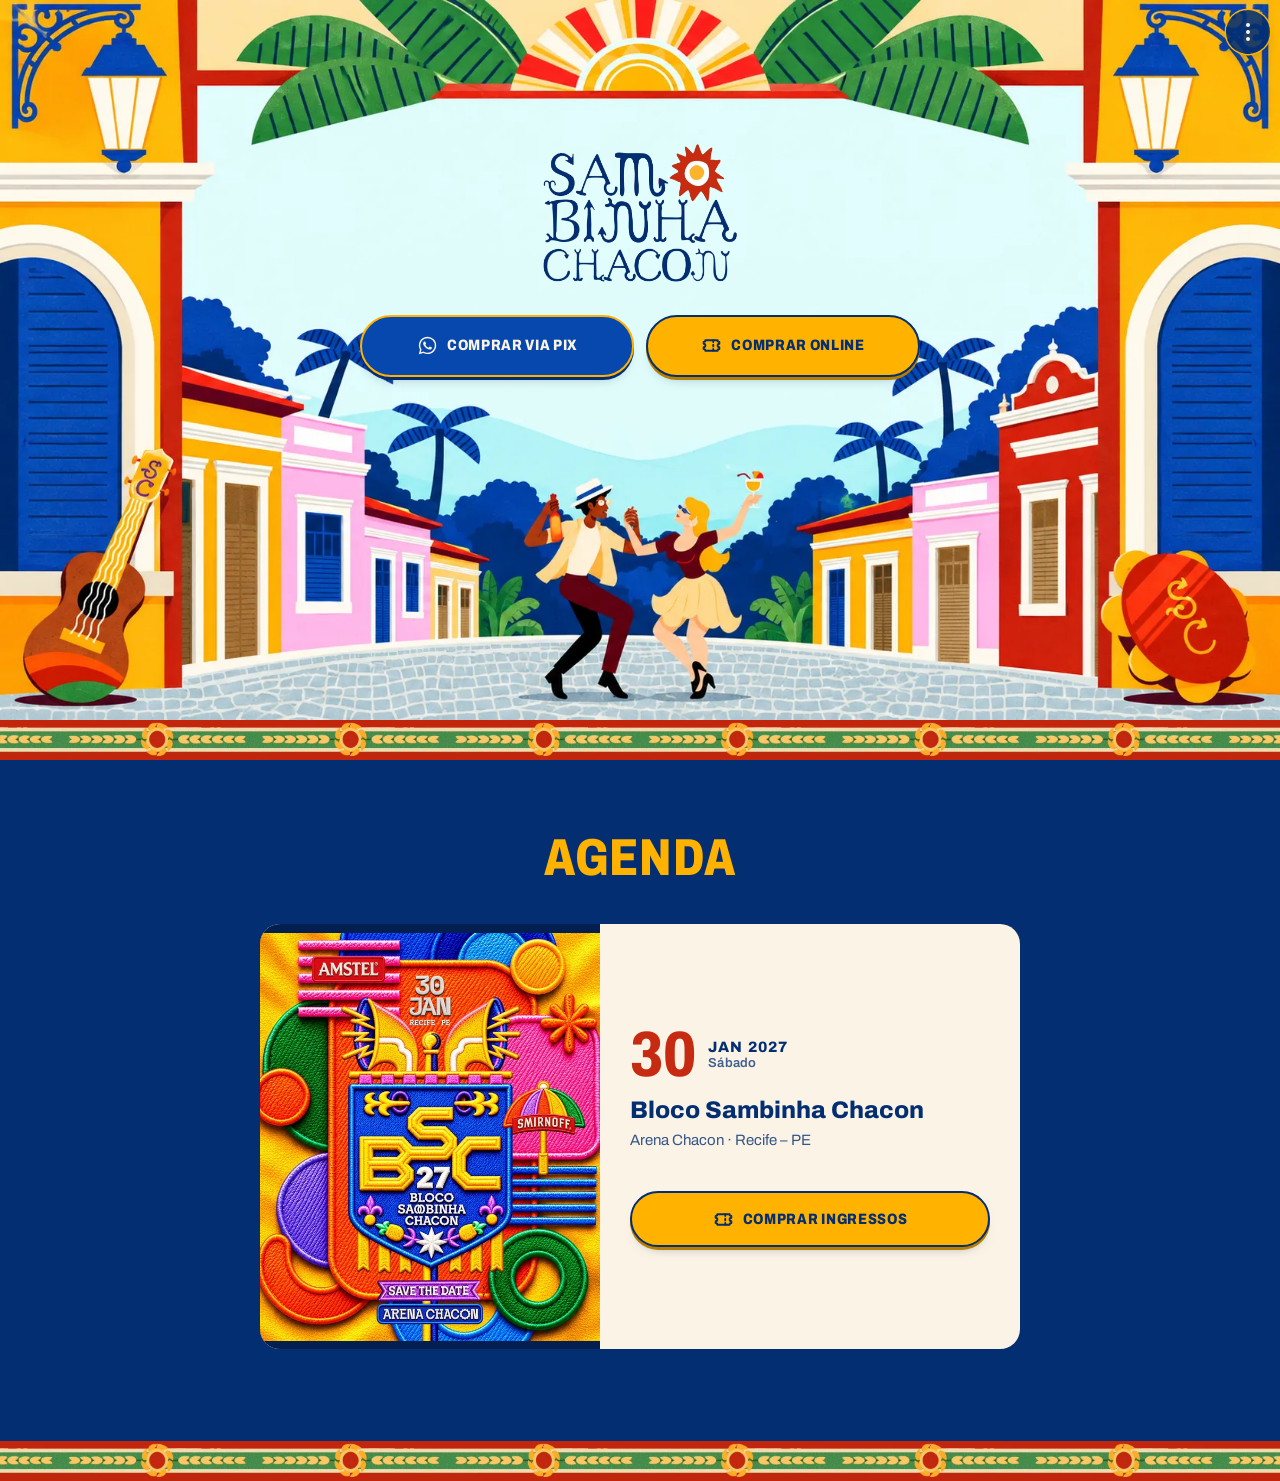
==== commit 0c47250f: "commit2" ====
--- a/index.html
+++ b/index.html
@@ -1 +1 @@
-<!DOCTYPE html><!--KvBv_gAOtJEwUgRLnpxu_--><html lang="pt-BR"><head><meta charSet="utf-8"/><meta name="viewport" content="width=device-width, initial-scale=1"/><link rel="preload" as="image" imageSrcSet="/img/hero-desktop-960.webp 960w, /img/hero-desktop.webp 1672w" imageSizes="100vw" fetchPriority="high"/><link rel="preload" as="image" href="/img/logo-sambinha-transparente.webp" fetchPriority="high"/><link rel="preload" as="image" href="/img/hero-m-top.webp" fetchPriority="high"/><link rel="preload" as="image" href="/img/hero-m-bottom.webp"/><link rel="stylesheet" href="/_next/static/css/cb7d6ab8e85bd2fa.css" data-precedence="next"/><link rel="preload" as="script" fetchPriority="low" href="/_next/static/chunks/webpack-de423366ec700eef.js"/><script src="/_next/static/chunks/4bd1b696-c023c6e3521b1417.js" async=""></script><script src="/_next/static/chunks/255-0e5ac6cd71b0e266.js" async=""></script><script src="/_next/static/chunks/main-app-165bebcc792e43e6.js" async=""></script><script src="/_next/static/chunks/app/page-f09616aba23e1a12.js" async=""></script><link rel="preload" as="image" href="/img/hero-m-top.webp" media="not all and (min-aspect-ratio: 1/1) and (min-height: 540px)"/><link rel="preload" as="image" href="/img/hero-desktop.webp" media="(min-aspect-ratio: 1/1) and (min-height: 540px)"/><meta name="theme-color" content="#032E71"/><title>Sambinha Chacon | Ingressos</title><meta name="description" content="Ingressos do Sambinha Chacon: compre pelo WhatsApp ou online na Bilheteria Digital."/><meta name="application-name" content="Sambinha Chacon"/><meta property="og:title" content="Sambinha Chacon | Ingressos"/><meta property="og:description" content="Ingressos do Sambinha Chacon: compre pelo WhatsApp ou online na Bilheteria Digital."/><meta property="og:site_name" content="Sambinha Chacon"/><meta property="og:locale" content="pt_BR"/><meta property="og:image" content="https://sambinhachacon.com.br/img/og-image.jpg"/><meta property="og:image:width" content="1200"/><meta property="og:image:height" content="630"/><meta property="og:image:alt" content="Sambinha Chacon – arte com casarios, coqueiros e casal dançando samba"/><meta property="og:type" content="website"/><meta name="twitter:card" content="summary_large_image"/><meta name="twitter:title" content="Sambinha Chacon | Ingressos"/><meta name="twitter:description" content="Ingressos do Sambinha Chacon: compre pelo WhatsApp ou online na Bilheteria Digital."/><meta name="twitter:image" content="https://sambinhachacon.com.br/img/og-image.jpg"/><link rel="icon" href="/favicon.png"/><link rel="apple-touch-icon" href="/img/apple-touch-icon.png"/><script src="/_next/static/chunks/polyfills-42372ed130431b0a.js" noModule=""></script></head><body><div hidden=""><!--$--><!--/$--></div><div class="menu-pontos"><button type="button" class="menu-botao" aria-label="Abrir menu" aria-expanded="false" aria-controls="menu-pontos-lista"><svg viewBox="0 0 24 24" class="h-6 w-6" fill="currentColor" aria-hidden="true"><circle cx="12" cy="5" r="2"></circle><circle cx="12" cy="12" r="2"></circle><circle cx="12" cy="19" r="2"></circle></svg></button></div><main id="inicio" tabindex="-1" class="relative outline-none"><header class="capa"><div class="layout-h"><div class="palco-h"><img src="/img/hero-desktop.webp" srcSet="/img/hero-desktop-960.webp 960w, /img/hero-desktop.webp 1672w" sizes="100vw" alt="Ilustração oficial do Sambinha Chacon: casal dançando samba numa rua de casarios coloridos, com lampiões, coqueiros, cavaquinho e pandeiro." width="1672" height="941" class="absolute inset-0 h-full w-full" fetchPriority="high"/><div class="absolute inset-x-[18%] top-[15%] flex h-[42%] flex-col items-center justify-center"><h1 class="entrada w-[15.5cqw]" style="animation-delay:60ms"><img src="/img/logo-sambinha-transparente.webp" alt="Sambinha Chacon" width="729" height="522" class="block h-auto w-full" fetchPriority="high"/></h1><div class="mt-[2.4cqw] grid w-[clamp(560px,42cqw,700px)] grid-cols-2 gap-3 [--btn-fs:clamp(15px,1.1cqw,18px)]"><div class="entrada" style="animation-delay:140ms"><a href="https://linklist.bio/gobu8_xxkv" target="_blank" rel="noopener noreferrer" class="btn btn-azul"><svg viewBox="0 0 24 24" class="h-[1.35em] w-[1.35em] shrink-0" fill="currentColor" aria-hidden="true"><path d="M12.04 2C6.58 2 2.13 6.45 2.13 11.91c0 1.75.46 3.45 1.32 4.95L2.05 22l5.25-1.38a9.9 9.9 0 0 0 4.74 1.21h.01c5.46 0 9.91-4.45 9.91-9.91 0-2.65-1.03-5.14-2.9-7.01A9.83 9.83 0 0 0 12.04 2Zm0 18.15h-.01a8.23 8.23 0 0 1-4.2-1.15l-.3-.18-3.12.82.83-3.04-.2-.31a8.2 8.2 0 0 1-1.26-4.38c0-4.54 3.7-8.23 8.25-8.23 2.2 0 4.27.86 5.83 2.42a8.18 8.18 0 0 1 2.41 5.83c0 4.54-3.7 8.23-8.23 8.23Zm4.52-6.16c-.25-.12-1.47-.72-1.69-.81-.23-.08-.39-.12-.56.13-.17.25-.64.81-.78.97-.14.17-.29.19-.54.06-.25-.12-1.05-.39-1.99-1.23-.74-.66-1.23-1.47-1.38-1.72-.14-.25-.02-.38.11-.5.11-.11.25-.29.37-.43.13-.15.17-.25.25-.42.08-.17.04-.31-.02-.43-.06-.12-.56-1.34-.76-1.84-.2-.48-.41-.42-.56-.43h-.48c-.17 0-.43.06-.66.31-.23.25-.86.85-.86 2.07 0 1.22.89 2.4 1.01 2.56.12.17 1.75 2.67 4.23 3.74.59.26 1.05.41 1.41.52.59.19 1.13.16 1.56.1.48-.07 1.47-.6 1.67-1.18.21-.58.21-1.07.14-1.18-.06-.1-.22-.16-.47-.29Z"></path></svg><span>Comprar pelo WhatsApp</span><span class="sr-only">(<!-- -->canais oficiais<!-- -->, abre em nova aba)</span></a></div><div class="entrada" style="animation-delay:220ms"><a href="https://www.bilheteriadigital.com/sambinhachacon" target="_blank" rel="noopener noreferrer" class="btn btn-amarelo"><svg viewBox="0 0 24 24" class="h-[1.35em] w-[1.35em] shrink-0" fill="none" stroke="currentColor" stroke-width="2.1" stroke-linecap="round" stroke-linejoin="round" aria-hidden="true"><path d="M3 8a2 2 0 0 0 2-2h14a2 2 0 0 0 2 2v2a2 2 0 0 0 0 4v2a2 2 0 0 0-2 2H5a2 2 0 0 0-2-2v-2a2 2 0 0 0 0-4Z"></path><path d="M14 6v2m0 3v2m0 3v2"></path></svg><span>Comprar online</span><span class="sr-only">(<!-- -->Bilheteria Digital<!-- -->, abre em nova aba)</span></a></div></div></div></div></div><div class="layout-v"><div class="coluna-v"><img src="/img/hero-m-top.webp" alt="" width="941" height="225" class="block w-full" fetchPriority="high"/><div class="ceu-v flex flex-1 flex-col items-center justify-center px-[9%] py-2"><h1 class="entrada logo-v" style="animation-delay:60ms"><img src="/img/logo-sambinha-transparente.webp" alt="Sambinha Chacon" width="729" height="522" class="block h-auto w-full" fetchPriority="high"/></h1><div class="mt-[clamp(16px,3vh,32px)] flex w-full max-w-[340px] flex-col gap-3 [--btn-fs:16px]"><div class="entrada" style="animation-delay:140ms"><a href="https://linklist.bio/gobu8_xxkv" target="_blank" rel="noopener noreferrer" class="btn btn-azul"><svg viewBox="0 0 24 24" class="h-[1.35em] w-[1.35em] shrink-0" fill="currentColor" aria-hidden="true"><path d="M12.04 2C6.58 2 2.13 6.45 2.13 11.91c0 1.75.46 3.45 1.32 4.95L2.05 22l5.25-1.38a9.9 9.9 0 0 0 4.74 1.21h.01c5.46 0 9.91-4.45 9.91-9.91 0-2.65-1.03-5.14-2.9-7.01A9.83 9.83 0 0 0 12.04 2Zm0 18.15h-.01a8.23 8.23 0 0 1-4.2-1.15l-.3-.18-3.12.82.83-3.04-.2-.31a8.2 8.2 0 0 1-1.26-4.38c0-4.54 3.7-8.23 8.25-8.23 2.2 0 4.27.86 5.83 2.42a8.18 8.18 0 0 1 2.41 5.83c0 4.54-3.7 8.23-8.23 8.23Zm4.52-6.16c-.25-.12-1.47-.72-1.69-.81-.23-.08-.39-.12-.56.13-.17.25-.64.81-.78.97-.14.17-.29.19-.54.06-.25-.12-1.05-.39-1.99-1.23-.74-.66-1.23-1.47-1.38-1.72-.14-.25-.02-.38.11-.5.11-.11.25-.29.37-.43.13-.15.17-.25.25-.42.08-.17.04-.31-.02-.43-.06-.12-.56-1.34-.76-1.84-.2-.48-.41-.42-.56-.43h-.48c-.17 0-.43.06-.66.31-.23.25-.86.85-.86 2.07 0 1.22.89 2.4 1.01 2.56.12.17 1.75 2.67 4.23 3.74.59.26 1.05.41 1.41.52.59.19 1.13.16 1.56.1.48-.07 1.47-.6 1.67-1.18.21-.58.21-1.07.14-1.18-.06-.1-.22-.16-.47-.29Z"></path></svg><span>Comprar pelo WhatsApp</span><span class="sr-only">(<!-- -->canais oficiais<!-- -->, abre em nova aba)</span></a></div><div class="entrada" style="animation-delay:220ms"><a href="https://www.bilheteriadigital.com/sambinhachacon" target="_blank" rel="noopener noreferrer" class="btn btn-amarelo"><svg viewBox="0 0 24 24" class="h-[1.35em] w-[1.35em] shrink-0" fill="none" stroke="currentColor" stroke-width="2.1" stroke-linecap="round" stroke-linejoin="round" aria-hidden="true"><path d="M3 8a2 2 0 0 0 2-2h14a2 2 0 0 0 2 2v2a2 2 0 0 0 0 4v2a2 2 0 0 0-2 2H5a2 2 0 0 0-2-2v-2a2 2 0 0 0 0-4Z"></path><path d="M14 6v2m0 3v2m0 3v2"></path></svg><span>Comprar online</span><span class="sr-only">(<!-- -->Bilheteria Digital<!-- -->, abre em nova aba)</span></a></div></div></div><img src="/img/hero-m-bottom.webp" alt="Ilustração oficial do Sambinha Chacon: casal dançando samba numa rua de casarios coloridos, com coqueiros, cavaquinho e pandeiro." width="941" height="761" class="block w-full"/></div></div></header><div class="faixa-oficial" aria-hidden="true"></div><section id="agenda" aria-labelledby="agenda-titulo" class="agenda"><h2 id="agenda-titulo" class="secao-titulo">Agenda</h2></section><section id="momentos" aria-labelledby="momentos-titulo" class="momentos"><h2 id="momentos-titulo" class="secao-titulo">Momentos do Sambinha</h2><div><ul class="mosaico" aria-label="Fotos e vídeos do Sambinha Chacon"><li class="mosaico-destaque"><button type="button" class="midia " aria-label="Ampliar foto 1 de 5: Grupo de amigas sorrindo juntas em frente ao palco iluminado do Sambinha Chacon."><img src="/img/foto-galera-sm.webp" alt="" width="1088" height="1440" loading="lazy" decoding="async" style="object-position:50% 70%"/></button></li><li><button type="button" class="midia " aria-label="Ampliar foto 2 de 5: Letreiro em neon do Sambinha Chacon sobre o palco, com a banda tocando e o público em primeiro plano."><img src="/img/foto-palco-vertical-sm.webp" alt="" width="1800" height="2400" loading="lazy" decoding="async" style="object-position:50% 45%"/></button></li><li><button type="button" class="midia " aria-label="Ampliar foto 3 de 5: Banda do Sambinha Chacon no palco com pandeiro, cavaquinho, violão e guitarra sob luzes azuis."><img src="/img/foto-banda-sm.webp" alt="" width="1800" height="1200" loading="lazy" decoding="async" style="object-position:38% 55%"/></button></li><li><button type="button" class="midia " aria-label="Ampliar foto 4 de 5: Público lotando a pista diante do palco com cenografia vermelha e letreiro do Sambinha Chacon."><img src="/img/foto-palco-publico-sm.webp" alt="" width="1800" height="1200" loading="lazy" decoding="async" style="object-position:45% 55%"/></button></li><li><button type="button" class="midia " aria-label="Ampliar foto 5 de 5: Cenografia iluminada com arcos em neon e o logotipo do Sambinha Chacon no palco."><img src="/img/foto-palco-neon-sm.webp" alt="" width="1620" height="1080" loading="lazy" decoding="async" style="object-position:62% 45%"/></button></li></ul></div></section><div class="faixa-oficial" aria-hidden="true"></div></main><!--$--><!--/$--><script src="/_next/static/chunks/webpack-de423366ec700eef.js" id="_R_" async=""></script><script>(self.__next_f=self.__next_f||[]).push([0])</script><script>self.__next_f.push([1,"1:\"$Sreact.fragment\"\n2:I[9766,[],\"\"]\n3:I[8924,[],\"\"]\n4:I[9162,[\"974\",\"static/chunks/app/page-f09616aba23e1a12.js\"],\"default\"]\n5:I[4431,[],\"OutletBoundary\"]\n7:I[5278,[],\"AsyncMetadataOutlet\"]\n9:I[4431,[],\"ViewportBoundary\"]\nb:I[4431,[],\"MetadataBoundary\"]\nc:\"$Sreact.suspense\"\ne:I[7150,[],\"\"]\n:HL[\"/_next/static/css/cb7d6ab8e85bd2fa.css\",\"style\"]\n"])</script><script>self.__next_f.push([1,"0:{\"P\":null,\"b\":\"KvBv-gAOtJEwUgRLnpxu-\",\"p\":\"\",\"c\":[\"\",\"\"],\"i\":false,\"f\":[[[\"\",{\"children\":[\"__PAGE__\",{}]},\"$undefined\",\"$undefined\",true],[\"\",[\"$\",\"$1\",\"c\",{\"children\":[[[\"$\",\"link\",\"0\",{\"rel\":\"stylesheet\",\"href\":\"/_next/static/css/cb7d6ab8e85bd2fa.css\",\"precedence\":\"next\",\"crossOrigin\":\"$undefined\",\"nonce\":\"$undefined\"}]],[\"$\",\"html\",null,{\"lang\":\"pt-BR\",\"children\":[[\"$\",\"head\",null,{\"children\":[[\"$\",\"link\",null,{\"rel\":\"preload\",\"as\":\"image\",\"href\":\"/img/hero-m-top.webp\",\"media\":\"not all and (min-aspect-ratio: 1/1) and (min-height: 540px)\"}],[\"$\",\"link\",null,{\"rel\":\"preload\",\"as\":\"image\",\"href\":\"/img/hero-desktop.webp\",\"media\":\"(min-aspect-ratio: 1/1) and (min-height: 540px)\"}]]}],[\"$\",\"body\",null,{\"children\":[\"$\",\"$L2\",null,{\"parallelRouterKey\":\"children\",\"error\":\"$undefined\",\"errorStyles\":\"$undefined\",\"errorScripts\":\"$undefined\",\"template\":[\"$\",\"$L3\",null,{}],\"templateStyles\":\"$undefined\",\"templateScripts\":\"$undefined\",\"notFound\":[[[\"$\",\"title\",null,{\"children\":\"404: This page could not be found.\"}],[\"$\",\"div\",null,{\"style\":{\"fontFamily\":\"system-ui,\\\"Segoe UI\\\",Roboto,Helvetica,Arial,sans-serif,\\\"Apple Color Emoji\\\",\\\"Segoe UI Emoji\\\"\",\"height\":\"100vh\",\"textAlign\":\"center\",\"display\":\"flex\",\"flexDirection\":\"column\",\"alignItems\":\"center\",\"justifyContent\":\"center\"},\"children\":[\"$\",\"div\",null,{\"children\":[[\"$\",\"style\",null,{\"dangerouslySetInnerHTML\":{\"__html\":\"body{color:#000;background:#fff;margin:0}.next-error-h1{border-right:1px solid rgba(0,0,0,.3)}@media (prefers-color-scheme:dark){body{color:#fff;background:#000}.next-error-h1{border-right:1px solid rgba(255,255,255,.3)}}\"}}],[\"$\",\"h1\",null,{\"className\":\"next-error-h1\",\"style\":{\"display\":\"inline-block\",\"margin\":\"0 20px 0 0\",\"padding\":\"0 23px 0 0\",\"fontSize\":24,\"fontWeight\":500,\"verticalAlign\":\"top\",\"lineHeight\":\"49px\"},\"children\":404}],[\"$\",\"div\",null,{\"style\":{\"display\":\"inline-block\"},\"children\":[\"$\",\"h2\",null,{\"style\":{\"fontSize\":14,\"fontWeight\":400,\"lineHeight\":\"49px\",\"margin\":0},\"children\":\"This page could not be found.\"}]}]]}]}]],[]],\"forbidden\":\"$undefined\",\"unauthorized\":\"$undefined\"}]}]]}]]}],{\"children\":[\"__PAGE__\",[\"$\",\"$1\",\"c\",{\"children\":[[\"$\",\"$L4\",null,{}],null,[\"$\",\"$L5\",null,{\"children\":[\"$L6\",[\"$\",\"$L7\",null,{\"promise\":\"$@8\"}]]}]]}],{},null,false]},null,false],[\"$\",\"$1\",\"h\",{\"children\":[null,[[\"$\",\"$L9\",null,{\"children\":\"$La\"}],null],[\"$\",\"$Lb\",null,{\"children\":[\"$\",\"div\",null,{\"hidden\":true,\"children\":[\"$\",\"$c\",null,{\"fallback\":null,\"children\":\"$Ld\"}]}]}]]}],false]],\"m\":\"$undefined\",\"G\":[\"$e\",[]],\"s\":false,\"S\":true}\n"])</script><script>self.__next_f.push([1,"a:[[\"$\",\"meta\",\"0\",{\"charSet\":\"utf-8\"}],[\"$\",\"meta\",\"1\",{\"name\":\"viewport\",\"content\":\"width=device-width, initial-scale=1\"}],[\"$\",\"meta\",\"2\",{\"name\":\"theme-color\",\"content\":\"#032E71\"}]]\n6:null\n"])</script><script>self.__next_f.push([1,"f:I[622,[],\"IconMark\"]\n"])</script><script>self.__next_f.push([1,"8:{\"metadata\":[[\"$\",\"title\",\"0\",{\"children\":\"Sambinha Chacon | Ingressos\"}],[\"$\",\"meta\",\"1\",{\"name\":\"description\",\"content\":\"Ingressos do Sambinha Chacon: compre pelo WhatsApp ou online na Bilheteria Digital.\"}],[\"$\",\"meta\",\"2\",{\"name\":\"application-name\",\"content\":\"Sambinha Chacon\"}],[\"$\",\"meta\",\"3\",{\"property\":\"og:title\",\"content\":\"Sambinha Chacon | Ingressos\"}],[\"$\",\"meta\",\"4\",{\"property\":\"og:description\",\"content\":\"Ingressos do Sambinha Chacon: compre pelo WhatsApp ou online na Bilheteria Digital.\"}],[\"$\",\"meta\",\"5\",{\"property\":\"og:site_name\",\"content\":\"Sambinha Chacon\"}],[\"$\",\"meta\",\"6\",{\"property\":\"og:locale\",\"content\":\"pt_BR\"}],[\"$\",\"meta\",\"7\",{\"property\":\"og:image\",\"content\":\"https://sambinhachacon.com.br/img/og-image.jpg\"}],[\"$\",\"meta\",\"8\",{\"property\":\"og:image:width\",\"content\":\"1200\"}],[\"$\",\"meta\",\"9\",{\"property\":\"og:image:height\",\"content\":\"630\"}],[\"$\",\"meta\",\"10\",{\"property\":\"og:image:alt\",\"content\":\"Sambinha Chacon – arte com casarios, coqueiros e casal dançando samba\"}],[\"$\",\"meta\",\"11\",{\"property\":\"og:type\",\"content\":\"website\"}],[\"$\",\"meta\",\"12\",{\"name\":\"twitter:card\",\"content\":\"summary_large_image\"}],[\"$\",\"meta\",\"13\",{\"name\":\"twitter:title\",\"content\":\"Sambinha Chacon | Ingressos\"}],[\"$\",\"meta\",\"14\",{\"name\":\"twitter:description\",\"content\":\"Ingressos do Sambinha Chacon: compre pelo WhatsApp ou online na Bilheteria Digital.\"}],[\"$\",\"meta\",\"15\",{\"name\":\"twitter:image\",\"content\":\"https://sambinhachacon.com.br/img/og-image.jpg\"}],[\"$\",\"link\",\"16\",{\"rel\":\"icon\",\"href\":\"/favicon.png\"}],[\"$\",\"link\",\"17\",{\"rel\":\"apple-touch-icon\",\"href\":\"/img/apple-touch-icon.png\"}],[\"$\",\"$Lf\",\"18\",{}]],\"error\":null,\"digest\":\"$undefined\"}\n"])</script><script>self.__next_f.push([1,"d:\"$8:metadata\"\n"])</script></body></html>+<!DOCTYPE html><!--jB5VpS5j7m75bRODHPy2L--><html lang="pt-BR"><head><meta charSet="utf-8"/><meta name="viewport" content="width=device-width, initial-scale=1"/><link rel="preload" as="image" imageSrcSet="/img/hero-desktop-960.webp 960w, /img/hero-desktop.webp 1672w" imageSizes="100vw" fetchPriority="high"/><link rel="preload" as="image" href="/img/logo-sambinha-transparente.webp" fetchPriority="high"/><link rel="preload" as="image" href="/img/hero-m-top.webp" fetchPriority="high"/><link rel="preload" as="image" href="/img/hero-m-bottom.webp"/><link rel="stylesheet" href="/_next/static/css/b41797b87b23ea92.css" data-precedence="next"/><link rel="preload" as="script" fetchPriority="low" href="/_next/static/chunks/webpack-de423366ec700eef.js"/><script src="/_next/static/chunks/4bd1b696-c023c6e3521b1417.js" async=""></script><script src="/_next/static/chunks/255-0e5ac6cd71b0e266.js" async=""></script><script src="/_next/static/chunks/main-app-165bebcc792e43e6.js" async=""></script><script src="/_next/static/chunks/app/page-54a1bb516f07c96e.js" async=""></script><link rel="preload" as="image" href="/img/hero-m-top.webp" media="not all and (min-aspect-ratio: 1/1) and (min-height: 540px)"/><link rel="preload" as="image" href="/img/hero-desktop.webp" media="(min-aspect-ratio: 1/1) and (min-height: 540px)"/><meta name="theme-color" content="#032E71"/><title>Sambinha Chacon | Ingressos</title><meta name="description" content="Ingressos do Sambinha Chacon: compre via Pix (WhatsApp) ou online na Bilheteria Digital."/><meta name="application-name" content="Sambinha Chacon"/><meta property="og:title" content="Sambinha Chacon | Ingressos"/><meta property="og:description" content="Ingressos do Sambinha Chacon: compre via Pix (WhatsApp) ou online na Bilheteria Digital."/><meta property="og:site_name" content="Sambinha Chacon"/><meta property="og:locale" content="pt_BR"/><meta property="og:image" content="https://sambinhachacon.com.br/img/og-image.jpg"/><meta property="og:image:width" content="1200"/><meta property="og:image:height" content="630"/><meta property="og:image:alt" content="Sambinha Chacon – arte com casarios, coqueiros e casal dançando samba"/><meta property="og:type" content="website"/><meta name="twitter:card" content="summary_large_image"/><meta name="twitter:title" content="Sambinha Chacon | Ingressos"/><meta name="twitter:description" content="Ingressos do Sambinha Chacon: compre via Pix (WhatsApp) ou online na Bilheteria Digital."/><meta name="twitter:image" content="https://sambinhachacon.com.br/img/og-image.jpg"/><link rel="icon" href="/favicon.png"/><link rel="apple-touch-icon" href="/img/apple-touch-icon.png"/><script src="/_next/static/chunks/polyfills-42372ed130431b0a.js" noModule=""></script></head><body><div hidden=""><!--$--><!--/$--></div><div class="menu-pontos"><button type="button" class="menu-botao" aria-label="Abrir menu" aria-expanded="false" aria-controls="menu-pontos-lista"><svg viewBox="0 0 24 24" class="h-6 w-6" fill="currentColor" aria-hidden="true"><circle cx="12" cy="5" r="2"></circle><circle cx="12" cy="12" r="2"></circle><circle cx="12" cy="19" r="2"></circle></svg></button></div><main id="inicio" tabindex="-1" class="relative outline-none"><header class="capa"><div class="layout-h"><div class="palco-h"><img src="/img/hero-desktop.webp" srcSet="/img/hero-desktop-960.webp 960w, /img/hero-desktop.webp 1672w" sizes="100vw" alt="Ilustração oficial do Sambinha Chacon: casal dançando samba numa rua de casarios coloridos, com lampiões, coqueiros, cavaquinho e pandeiro." width="1672" height="941" class="absolute inset-0 h-full w-full" fetchPriority="high"/><div class="absolute inset-x-[18%] top-[15%] flex h-[42%] flex-col items-center justify-center"><h1 class="entrada w-[15.5cqw]" style="animation-delay:60ms"><img src="/img/logo-sambinha-transparente.webp" alt="Sambinha Chacon" width="729" height="522" class="block h-auto w-full" fetchPriority="high"/></h1><div class="mt-[2.4cqw] grid w-[clamp(560px,42cqw,700px)] grid-cols-2 gap-3 [--btn-fs:clamp(15px,1.1cqw,18px)]"><div class="entrada" style="animation-delay:140ms"><a href="https://linklist.bio/gobu8_xxkv" target="_blank" rel="noopener noreferrer" class="btn btn-azul"><svg viewBox="0 0 24 24" class="h-[1.35em] w-[1.35em] shrink-0" fill="currentColor" aria-hidden="true"><path d="M12.04 2C6.58 2 2.13 6.45 2.13 11.91c0 1.75.46 3.45 1.32 4.95L2.05 22l5.25-1.38a9.9 9.9 0 0 0 4.74 1.21h.01c5.46 0 9.91-4.45 9.91-9.91 0-2.65-1.03-5.14-2.9-7.01A9.83 9.83 0 0 0 12.04 2Zm0 18.15h-.01a8.23 8.23 0 0 1-4.2-1.15l-.3-.18-3.12.82.83-3.04-.2-.31a8.2 8.2 0 0 1-1.26-4.38c0-4.54 3.7-8.23 8.25-8.23 2.2 0 4.27.86 5.83 2.42a8.18 8.18 0 0 1 2.41 5.83c0 4.54-3.7 8.23-8.23 8.23Zm4.52-6.16c-.25-.12-1.47-.72-1.69-.81-.23-.08-.39-.12-.56.13-.17.25-.64.81-.78.97-.14.17-.29.19-.54.06-.25-.12-1.05-.39-1.99-1.23-.74-.66-1.23-1.47-1.38-1.72-.14-.25-.02-.38.11-.5.11-.11.25-.29.37-.43.13-.15.17-.25.25-.42.08-.17.04-.31-.02-.43-.06-.12-.56-1.34-.76-1.84-.2-.48-.41-.42-.56-.43h-.48c-.17 0-.43.06-.66.31-.23.25-.86.85-.86 2.07 0 1.22.89 2.4 1.01 2.56.12.17 1.75 2.67 4.23 3.74.59.26 1.05.41 1.41.52.59.19 1.13.16 1.56.1.48-.07 1.47-.6 1.67-1.18.21-.58.21-1.07.14-1.18-.06-.1-.22-.16-.47-.29Z"></path></svg><span>Comprar via Pix</span><span class="sr-only">(<!-- -->canais oficiais<!-- -->, abre em nova aba)</span></a></div><div class="entrada" style="animation-delay:220ms"><a href="https://www.bilheteriadigital.com/sambinhachacon" target="_blank" rel="noopener noreferrer" class="btn btn-amarelo"><svg viewBox="0 0 24 24" class="h-[1.35em] w-[1.35em] shrink-0" fill="none" stroke="currentColor" stroke-width="2.1" stroke-linecap="round" stroke-linejoin="round" aria-hidden="true"><path d="M3 8a2 2 0 0 0 2-2h14a2 2 0 0 0 2 2v2a2 2 0 0 0 0 4v2a2 2 0 0 0-2 2H5a2 2 0 0 0-2-2v-2a2 2 0 0 0 0-4Z"></path><path d="M14 6v2m0 3v2m0 3v2"></path></svg><span>Comprar online</span><span class="sr-only">(<!-- -->Bilheteria Digital<!-- -->, abre em nova aba)</span></a></div></div></div></div></div><div class="layout-v"><div class="coluna-v"><img src="/img/hero-m-top.webp" alt="" width="941" height="225" class="block w-full" fetchPriority="high"/><div class="ceu-v flex flex-1 flex-col items-center justify-center px-[9%] py-2"><h1 class="entrada logo-v" style="animation-delay:60ms"><img src="/img/logo-sambinha-transparente.webp" alt="Sambinha Chacon" width="729" height="522" class="block h-auto w-full" fetchPriority="high"/></h1><div class="mt-[clamp(16px,3vh,32px)] flex w-full max-w-[340px] flex-col gap-3 [--btn-fs:16px]"><div class="entrada" style="animation-delay:140ms"><a href="https://linklist.bio/gobu8_xxkv" target="_blank" rel="noopener noreferrer" class="btn btn-azul"><svg viewBox="0 0 24 24" class="h-[1.35em] w-[1.35em] shrink-0" fill="currentColor" aria-hidden="true"><path d="M12.04 2C6.58 2 2.13 6.45 2.13 11.91c0 1.75.46 3.45 1.32 4.95L2.05 22l5.25-1.38a9.9 9.9 0 0 0 4.74 1.21h.01c5.46 0 9.91-4.45 9.91-9.91 0-2.65-1.03-5.14-2.9-7.01A9.83 9.83 0 0 0 12.04 2Zm0 18.15h-.01a8.23 8.23 0 0 1-4.2-1.15l-.3-.18-3.12.82.83-3.04-.2-.31a8.2 8.2 0 0 1-1.26-4.38c0-4.54 3.7-8.23 8.25-8.23 2.2 0 4.27.86 5.83 2.42a8.18 8.18 0 0 1 2.41 5.83c0 4.54-3.7 8.23-8.23 8.23Zm4.52-6.16c-.25-.12-1.47-.72-1.69-.81-.23-.08-.39-.12-.56.13-.17.25-.64.81-.78.97-.14.17-.29.19-.54.06-.25-.12-1.05-.39-1.99-1.23-.74-.66-1.23-1.47-1.38-1.72-.14-.25-.02-.38.11-.5.11-.11.25-.29.37-.43.13-.15.17-.25.25-.42.08-.17.04-.31-.02-.43-.06-.12-.56-1.34-.76-1.84-.2-.48-.41-.42-.56-.43h-.48c-.17 0-.43.06-.66.31-.23.25-.86.85-.86 2.07 0 1.22.89 2.4 1.01 2.56.12.17 1.75 2.67 4.23 3.74.59.26 1.05.41 1.41.52.59.19 1.13.16 1.56.1.48-.07 1.47-.6 1.67-1.18.21-.58.21-1.07.14-1.18-.06-.1-.22-.16-.47-.29Z"></path></svg><span>Comprar via Pix</span><span class="sr-only">(<!-- -->canais oficiais<!-- -->, abre em nova aba)</span></a></div><div class="entrada" style="animation-delay:220ms"><a href="https://www.bilheteriadigital.com/sambinhachacon" target="_blank" rel="noopener noreferrer" class="btn btn-amarelo"><svg viewBox="0 0 24 24" class="h-[1.35em] w-[1.35em] shrink-0" fill="none" stroke="currentColor" stroke-width="2.1" stroke-linecap="round" stroke-linejoin="round" aria-hidden="true"><path d="M3 8a2 2 0 0 0 2-2h14a2 2 0 0 0 2 2v2a2 2 0 0 0 0 4v2a2 2 0 0 0-2 2H5a2 2 0 0 0-2-2v-2a2 2 0 0 0 0-4Z"></path><path d="M14 6v2m0 3v2m0 3v2"></path></svg><span>Comprar online</span><span class="sr-only">(<!-- -->Bilheteria Digital<!-- -->, abre em nova aba)</span></a></div></div></div><img src="/img/hero-m-bottom.webp" alt="Ilustração oficial do Sambinha Chacon: casal dançando samba numa rua de casarios coloridos, com coqueiros, cavaquinho e pandeiro." width="941" height="761" class="block w-full"/></div></div></header><div class="faixa-oficial" aria-hidden="true"></div><section id="agenda" aria-labelledby="agenda-titulo" class="agenda"><h2 id="agenda-titulo" class="secao-titulo">Agenda</h2></section><div class="faixa-oficial" aria-hidden="true"></div></main><!--$--><!--/$--><script src="/_next/static/chunks/webpack-de423366ec700eef.js" id="_R_" async=""></script><script>(self.__next_f=self.__next_f||[]).push([0])</script><script>self.__next_f.push([1,"1:\"$Sreact.fragment\"\n2:I[9766,[],\"\"]\n3:I[8924,[],\"\"]\n4:I[5975,[\"974\",\"static/chunks/app/page-54a1bb516f07c96e.js\"],\"default\"]\n5:I[4431,[],\"OutletBoundary\"]\n7:I[5278,[],\"AsyncMetadataOutlet\"]\n9:I[4431,[],\"ViewportBoundary\"]\nb:I[4431,[],\"MetadataBoundary\"]\nc:\"$Sreact.suspense\"\ne:I[7150,[],\"\"]\n:HL[\"/_next/static/css/b41797b87b23ea92.css\",\"style\"]\n"])</script><script>self.__next_f.push([1,"0:{\"P\":null,\"b\":\"jB5VpS5j7m75bRODHPy2L\",\"p\":\"\",\"c\":[\"\",\"\"],\"i\":false,\"f\":[[[\"\",{\"children\":[\"__PAGE__\",{}]},\"$undefined\",\"$undefined\",true],[\"\",[\"$\",\"$1\",\"c\",{\"children\":[[[\"$\",\"link\",\"0\",{\"rel\":\"stylesheet\",\"href\":\"/_next/static/css/b41797b87b23ea92.css\",\"precedence\":\"next\",\"crossOrigin\":\"$undefined\",\"nonce\":\"$undefined\"}]],[\"$\",\"html\",null,{\"lang\":\"pt-BR\",\"children\":[[\"$\",\"head\",null,{\"children\":[[\"$\",\"link\",null,{\"rel\":\"preload\",\"as\":\"image\",\"href\":\"/img/hero-m-top.webp\",\"media\":\"not all and (min-aspect-ratio: 1/1) and (min-height: 540px)\"}],[\"$\",\"link\",null,{\"rel\":\"preload\",\"as\":\"image\",\"href\":\"/img/hero-desktop.webp\",\"media\":\"(min-aspect-ratio: 1/1) and (min-height: 540px)\"}]]}],[\"$\",\"body\",null,{\"children\":[\"$\",\"$L2\",null,{\"parallelRouterKey\":\"children\",\"error\":\"$undefined\",\"errorStyles\":\"$undefined\",\"errorScripts\":\"$undefined\",\"template\":[\"$\",\"$L3\",null,{}],\"templateStyles\":\"$undefined\",\"templateScripts\":\"$undefined\",\"notFound\":[[[\"$\",\"title\",null,{\"children\":\"404: This page could not be found.\"}],[\"$\",\"div\",null,{\"style\":{\"fontFamily\":\"system-ui,\\\"Segoe UI\\\",Roboto,Helvetica,Arial,sans-serif,\\\"Apple Color Emoji\\\",\\\"Segoe UI Emoji\\\"\",\"height\":\"100vh\",\"textAlign\":\"center\",\"display\":\"flex\",\"flexDirection\":\"column\",\"alignItems\":\"center\",\"justifyContent\":\"center\"},\"children\":[\"$\",\"div\",null,{\"children\":[[\"$\",\"style\",null,{\"dangerouslySetInnerHTML\":{\"__html\":\"body{color:#000;background:#fff;margin:0}.next-error-h1{border-right:1px solid rgba(0,0,0,.3)}@media (prefers-color-scheme:dark){body{color:#fff;background:#000}.next-error-h1{border-right:1px solid rgba(255,255,255,.3)}}\"}}],[\"$\",\"h1\",null,{\"className\":\"next-error-h1\",\"style\":{\"display\":\"inline-block\",\"margin\":\"0 20px 0 0\",\"padding\":\"0 23px 0 0\",\"fontSize\":24,\"fontWeight\":500,\"verticalAlign\":\"top\",\"lineHeight\":\"49px\"},\"children\":404}],[\"$\",\"div\",null,{\"style\":{\"display\":\"inline-block\"},\"children\":[\"$\",\"h2\",null,{\"style\":{\"fontSize\":14,\"fontWeight\":400,\"lineHeight\":\"49px\",\"margin\":0},\"children\":\"This page could not be found.\"}]}]]}]}]],[]],\"forbidden\":\"$undefined\",\"unauthorized\":\"$undefined\"}]}]]}]]}],{\"children\":[\"__PAGE__\",[\"$\",\"$1\",\"c\",{\"children\":[[\"$\",\"$L4\",null,{}],null,[\"$\",\"$L5\",null,{\"children\":[\"$L6\",[\"$\",\"$L7\",null,{\"promise\":\"$@8\"}]]}]]}],{},null,false]},null,false],[\"$\",\"$1\",\"h\",{\"children\":[null,[[\"$\",\"$L9\",null,{\"children\":\"$La\"}],null],[\"$\",\"$Lb\",null,{\"children\":[\"$\",\"div\",null,{\"hidden\":true,\"children\":[\"$\",\"$c\",null,{\"fallback\":null,\"children\":\"$Ld\"}]}]}]]}],false]],\"m\":\"$undefined\",\"G\":[\"$e\",[]],\"s\":false,\"S\":true}\n"])</script><script>self.__next_f.push([1,"a:[[\"$\",\"meta\",\"0\",{\"charSet\":\"utf-8\"}],[\"$\",\"meta\",\"1\",{\"name\":\"viewport\",\"content\":\"width=device-width, initial-scale=1\"}],[\"$\",\"meta\",\"2\",{\"name\":\"theme-color\",\"content\":\"#032E71\"}]]\n6:null\n"])</script><script>self.__next_f.push([1,"f:I[622,[],\"IconMark\"]\n"])</script><script>self.__next_f.push([1,"8:{\"metadata\":[[\"$\",\"title\",\"0\",{\"children\":\"Sambinha Chacon | Ingressos\"}],[\"$\",\"meta\",\"1\",{\"name\":\"description\",\"content\":\"Ingressos do Sambinha Chacon: compre via Pix (WhatsApp) ou online na Bilheteria Digital.\"}],[\"$\",\"meta\",\"2\",{\"name\":\"application-name\",\"content\":\"Sambinha Chacon\"}],[\"$\",\"meta\",\"3\",{\"property\":\"og:title\",\"content\":\"Sambinha Chacon | Ingressos\"}],[\"$\",\"meta\",\"4\",{\"property\":\"og:description\",\"content\":\"Ingressos do Sambinha Chacon: compre via Pix (WhatsApp) ou online na Bilheteria Digital.\"}],[\"$\",\"meta\",\"5\",{\"property\":\"og:site_name\",\"content\":\"Sambinha Chacon\"}],[\"$\",\"meta\",\"6\",{\"property\":\"og:locale\",\"content\":\"pt_BR\"}],[\"$\",\"meta\",\"7\",{\"property\":\"og:image\",\"content\":\"https://sambinhachacon.com.br/img/og-image.jpg\"}],[\"$\",\"meta\",\"8\",{\"property\":\"og:image:width\",\"content\":\"1200\"}],[\"$\",\"meta\",\"9\",{\"property\":\"og:image:height\",\"content\":\"630\"}],[\"$\",\"meta\",\"10\",{\"property\":\"og:image:alt\",\"content\":\"Sambinha Chacon – arte com casarios, coqueiros e casal dançando samba\"}],[\"$\",\"meta\",\"11\",{\"property\":\"og:type\",\"content\":\"website\"}],[\"$\",\"meta\",\"12\",{\"name\":\"twitter:card\",\"content\":\"summary_large_image\"}],[\"$\",\"meta\",\"13\",{\"name\":\"twitter:title\",\"content\":\"Sambinha Chacon | Ingressos\"}],[\"$\",\"meta\",\"14\",{\"name\":\"twitter:description\",\"content\":\"Ingressos do Sambinha Chacon: compre via Pix (WhatsApp) ou online na Bilheteria Digital.\"}],[\"$\",\"meta\",\"15\",{\"name\":\"twitter:image\",\"content\":\"https://sambinhachacon.com.br/img/og-image.jpg\"}],[\"$\",\"link\",\"16\",{\"rel\":\"icon\",\"href\":\"/favicon.png\"}],[\"$\",\"link\",\"17\",{\"rel\":\"apple-touch-icon\",\"href\":\"/img/apple-touch-icon.png\"}],[\"$\",\"$Lf\",\"18\",{}]],\"error\":null,\"digest\":\"$undefined\"}\n"])</script><script>self.__next_f.push([1,"d:\"$8:metadata\"\n"])</script></body></html>
--- a/_next/static/css/b41797b87b23ea92.css
+++ b/_next/static/css/b41797b87b23ea92.css
@@ -0,0 +1,3 @@
+@font-face{font-family:Archivo Variable;font-style:normal;font-display:swap;font-weight:100 900;font-stretch:62% 125%;src:url(/_next/static/media/archivo-vietnamese-wdth-normal.4a04442c.woff2) format("woff2-variations");unicode-range:u+0102-0103,u+0110-0111,u+0128-0129,u+0168-0169,u+01a0-01a1,u+01af-01b0,u+0300-0301,u+0303-0304,u+0308-0309,u+0323,u+0329,u+1ea0-1ef9,u+20ab}@font-face{font-family:Archivo Variable;font-style:normal;font-display:swap;font-weight:100 900;font-stretch:62% 125%;src:url(/_next/static/media/archivo-latin-ext-wdth-normal.33cc89f0.woff2) format("woff2-variations");unicode-range:u+0100-02ba,u+02bd-02c5,u+02c7-02cc,u+02ce-02d7,u+02dd-02ff,u+0304,u+0308,u+0329,u+1d00-1dbf,u+1e00-1e9f,u+1ef2-1eff,u+2020,u+20a0-20ab,u+20ad-20c0,u+2113,u+2c60-2c7f,u+a720-a7ff}@font-face{font-family:Archivo Variable;font-style:normal;font-display:swap;font-weight:100 900;font-stretch:62% 125%;src:url(/_next/static/media/archivo-latin-wdth-normal.8eca89c0.woff2) format("woff2-variations");unicode-range:u+00??,u+0131,u+0152-0153,u+02bb-02bc,u+02c6,u+02da,u+02dc,u+0304,u+0308,u+0329,u+2000-206f,u+20ac,u+2122,u+2191,u+2193,u+2212,u+2215,u+feff,u+fffd}*,:after,:before{--tw-border-spacing-x:0;--tw-border-spacing-y:0;--tw-translate-x:0;--tw-translate-y:0;--tw-rotate:0;--tw-skew-x:0;--tw-skew-y:0;--tw-scale-x:1;--tw-scale-y:1;--tw-pan-x: ;--tw-pan-y: ;--tw-pinch-zoom: ;--tw-scroll-snap-strictness:proximity;--tw-gradient-from-position: ;--tw-gradient-via-position: ;--tw-gradient-to-position: ;--tw-ordinal: ;--tw-slashed-zero: ;--tw-numeric-figure: ;--tw-numeric-spacing: ;--tw-numeric-fraction: ;--tw-ring-inset: ;--tw-ring-offset-width:0px;--tw-ring-offset-color:#fff;--tw-ring-color:rgb(59 130 246/0.5);--tw-ring-offset-shadow:0 0 #0000;--tw-ring-shadow:0 0 #0000;--tw-shadow:0 0 #0000;--tw-shadow-colored:0 0 #0000;--tw-blur: ;--tw-brightness: ;--tw-contrast: ;--tw-grayscale: ;--tw-hue-rotate: ;--tw-invert: ;--tw-saturate: ;--tw-sepia: ;--tw-drop-shadow: ;--tw-backdrop-blur: ;--tw-backdrop-brightness: ;--tw-backdrop-contrast: ;--tw-backdrop-grayscale: ;--tw-backdrop-hue-rotate: ;--tw-backdrop-invert: ;--tw-backdrop-opacity: ;--tw-backdrop-saturate: ;--tw-backdrop-sepia: ;--tw-contain-size: ;--tw-contain-layout: ;--tw-contain-paint: ;--tw-contain-style: }::backdrop{--tw-border-spacing-x:0;--tw-border-spacing-y:0;--tw-translate-x:0;--tw-translate-y:0;--tw-rotate:0;--tw-skew-x:0;--tw-skew-y:0;--tw-scale-x:1;--tw-scale-y:1;--tw-pan-x: ;--tw-pan-y: ;--tw-pinch-zoom: ;--tw-scroll-snap-strictness:proximity;--tw-gradient-from-position: ;--tw-gradient-via-position: ;--tw-gradient-to-position: ;--tw-ordinal: ;--tw-slashed-zero: ;--tw-numeric-figure: ;--tw-numeric-spacing: ;--tw-numeric-fraction: ;--tw-ring-inset: ;--tw-ring-offset-width:0px;--tw-ring-offset-color:#fff;--tw-ring-color:rgb(59 130 246/0.5);--tw-ring-offset-shadow:0 0 #0000;--tw-ring-shadow:0 0 #0000;--tw-shadow:0 0 #0000;--tw-shadow-colored:0 0 #0000;--tw-blur: ;--tw-brightness: ;--tw-contrast: ;--tw-grayscale: ;--tw-hue-rotate: ;--tw-invert: ;--tw-saturate: ;--tw-sepia: ;--tw-drop-shadow: ;--tw-backdrop-blur: ;--tw-backdrop-brightness: ;--tw-backdrop-contrast: ;--tw-backdrop-grayscale: ;--tw-backdrop-hue-rotate: ;--tw-backdrop-invert: ;--tw-backdrop-opacity: ;--tw-backdrop-saturate: ;--tw-backdrop-sepia: ;--tw-contain-size: ;--tw-contain-layout: ;--tw-contain-paint: ;--tw-contain-style: }/*
+! tailwindcss v3.4.19 | MIT License | https://tailwindcss.com
+*/*,:after,:before{box-sizing:border-box;border:0 solid #e5e7eb}:after,:before{--tw-content:""}:host,html{line-height:1.5;-webkit-text-size-adjust:100%;-moz-tab-size:4;-o-tab-size:4;tab-size:4;font-family:Archivo Variable,Archivo,system-ui,-apple-system,Segoe UI,sans-serif;font-feature-settings:normal;font-variation-settings:normal;-webkit-tap-highlight-color:transparent}body{margin:0;line-height:inherit}hr{height:0;color:inherit;border-top-width:1px}abbr:where([title]){-webkit-text-decoration:underline dotted;text-decoration:underline dotted}h1,h2,h3,h4,h5,h6{font-size:inherit;font-weight:inherit}a{color:inherit;text-decoration:inherit}b,strong{font-weight:bolder}code,kbd,pre,samp{font-family:ui-monospace,SFMono-Regular,Menlo,Monaco,Consolas,Liberation Mono,Courier New,monospace;font-feature-settings:normal;font-variation-settings:normal;font-size:1em}small{font-size:80%}sub,sup{font-size:75%;line-height:0;position:relative;vertical-align:baseline}sub{bottom:-.25em}sup{top:-.5em}table{text-indent:0;border-color:inherit;border-collapse:collapse}button,input,optgroup,select,textarea{font-family:inherit;font-feature-settings:inherit;font-variation-settings:inherit;font-size:100%;font-weight:inherit;line-height:inherit;letter-spacing:inherit;color:inherit;margin:0;padding:0}button,select{text-transform:none}button,input:where([type=button]),input:where([type=reset]),input:where([type=submit]){-webkit-appearance:button;background-color:transparent;background-image:none}:-moz-focusring{outline:auto}:-moz-ui-invalid{box-shadow:none}progress{vertical-align:baseline}::-webkit-inner-spin-button,::-webkit-outer-spin-button{height:auto}[type=search]{-webkit-appearance:textfield;outline-offset:-2px}::-webkit-search-decoration{-webkit-appearance:none}::-webkit-file-upload-button{-webkit-appearance:button;font:inherit}summary{display:list-item}blockquote,dd,dl,figure,h1,h2,h3,h4,h5,h6,hr,p,pre{margin:0}fieldset{margin:0}fieldset,legend{padding:0}menu,ol,ul{list-style:none;margin:0;padding:0}dialog{padding:0}textarea{resize:vertical}input::-moz-placeholder,textarea::-moz-placeholder{opacity:1;color:#9ca3af}input::placeholder,textarea::placeholder{opacity:1;color:#9ca3af}[role=button],button{cursor:pointer}:disabled{cursor:default}audio,canvas,embed,iframe,img,object,svg,video{display:block;vertical-align:middle}img,video{max-width:100%;height:auto}[hidden]:where(:not([hidden=until-found])){display:none}body,html{--tw-bg-opacity:1;background-color:rgb(3 46 113/var(--tw-bg-opacity,1));font-family:Archivo Variable,Archivo,system-ui,-apple-system,Segoe UI,sans-serif;-webkit-font-smoothing:antialiased;-moz-osx-font-smoothing:grayscale}:focus-visible{outline:3px solid #032e71;outline-offset:3px}.sr-only{width:1px;height:1px;padding:0;margin:-1px;overflow:hidden;clip:rect(0,0,0,0);white-space:nowrap;border-width:0}.absolute,.sr-only{position:absolute}.relative{position:relative}.inset-0{inset:0}.inset-x-\[18\%\]{left:18%;right:18%}.top-\[15\%\]{top:15%}.mt-\[2\.4cqw\]{margin-top:2.4cqw}.mt-\[clamp\(16px\2c 3vh\2c 32px\)\]{margin-top:clamp(16px,3vh,32px)}.block{display:block}.flex{display:flex}.grid{display:grid}.h-4{height:1rem}.h-5{height:1.25rem}.h-6{height:1.5rem}.h-\[1\.35em\]{height:1.35em}.h-\[42\%\]{height:42%}.h-auto{height:auto}.h-full{height:100%}.w-4{width:1rem}.w-5{width:1.25rem}.w-6{width:1.5rem}.w-\[1\.35em\]{width:1.35em}.w-\[15\.5cqw\]{width:15.5cqw}.w-\[clamp\(560px\2c 42cqw\2c 700px\)\]{width:clamp(560px,42cqw,700px)}.w-full{width:100%}.max-w-\[340px\]{max-width:340px}.flex-1{flex:1 1 0%}.shrink-0{flex-shrink:0}.transform{transform:translate(var(--tw-translate-x),var(--tw-translate-y)) rotate(var(--tw-rotate)) skewX(var(--tw-skew-x)) skewY(var(--tw-skew-y)) scaleX(var(--tw-scale-x)) scaleY(var(--tw-scale-y))}.grid-cols-2{grid-template-columns:repeat(2,minmax(0,1fr))}.flex-col{flex-direction:column}.items-center{align-items:center}.justify-center{justify-content:center}.gap-3{gap:.75rem}.px-\[9\%\]{padding-left:9%;padding-right:9%}.py-2{padding-top:.5rem;padding-bottom:.5rem}.outline-none{outline:2px solid transparent;outline-offset:2px}.filter{filter:var(--tw-blur) var(--tw-brightness) var(--tw-contrast) var(--tw-grayscale) var(--tw-hue-rotate) var(--tw-invert) var(--tw-saturate) var(--tw-sepia) var(--tw-drop-shadow)}.\[--btn-fs\:16px\]{--btn-fs:16px}.\[--btn-fs\:clamp\(15px\2c 1\.1cqw\2c 18px\)\]{--btn-fs:clamp(15px,1.1cqw,18px)}html{scroll-behavior:smooth}body{overflow-x:hidden}.capa{position:relative}.layout-h{display:none}.palco-h{aspect-ratio:1672/941;container-type:inline-size}.coluna-v,.palco-h{position:relative;width:100%}.coluna-v{display:flex;min-height:100svh;flex-direction:column}.ceu-v{background:url(/img/hero-m-band.png) top/100% auto repeat-y;margin:-2.2vw 0 -3vw;position:relative;z-index:1}.coluna-v>img{position:relative;z-index:0}.logo-v{width:clamp(max(140px,26vw),calc((100svh - 104.8vw - 175px) * 1.4),min(64vw,300px))}@media (min-aspect-ratio:1/1) and (min-height:540px){.layout-h{position:relative;display:grid;place-items:center}.layout-v{display:none}}.btn{position:relative;display:inline-flex;width:100%;height:var(--btn-h,62px);min-height:44px;align-items:center;justify-content:center;gap:.6em;padding:0 1.4em;border:2px solid transparent;border-radius:999px;font-size:var(--btn-fs,16px);font-weight:800;line-height:1;letter-spacing:.045em;text-transform:uppercase;white-space:nowrap;font-variation-settings:"wdth" 84;-webkit-tap-highlight-color:transparent;box-shadow:0 3px 0 var(--btn-sombra),0 8px 14px -10px rgba(2,31,79,.55);transition:transform .2s ease,box-shadow .2s ease,background-color .2s ease}.btn svg{height:1.4em;width:1.4em}.btn:hover{transform:translateY(-2px);box-shadow:0 5px 0 var(--btn-sombra),0 12px 18px -10px rgba(2,31,79,.55)}.btn:active{transform:translateY(1px) scale(.985);box-shadow:0 1px 0 var(--btn-sombra),0 4px 8px -8px rgba(2,31,79,.5);transition-duration:90ms}.btn:focus-visible{outline:3px solid #032e71;outline-offset:4px}.btn-azul{--btn-sombra:#032e71;background:#0648ae;border-color:#ffb200;color:#fbf4e6}.btn-azul:hover{background:#0a52c2}.btn-amarelo{--btn-sombra:#b77f00;background:#ffb200;border-color:#032e71;color:#032e71}.btn-amarelo:hover{background:#ffbe2e}@keyframes entrada{0%{opacity:0;transform:translateY(8px)}to{opacity:1;transform:none}}.entrada{animation:entrada .5s ease-out both}@media (prefers-reduced-motion:reduce){.entrada{animation:none}.btn,.btn:active,.btn:hover{transition:background-color .2s ease,box-shadow .2s ease;transform:none}}.scrollbar-none{scrollbar-width:none}.scrollbar-none::-webkit-scrollbar{display:none}.faixa-oficial{position:relative;height:40px;background:#c2260d url(/img/orn-faixa-oficial.webp) 50%/auto 100% repeat-x}.menu-pontos{position:fixed;top:calc(10px + env(safe-area-inset-top));right:calc(10px + env(safe-area-inset-right));z-index:60}.menu-botao{display:grid;height:44px;width:44px;place-items:center;border-radius:999px;background:rgba(3,46,113,.88);color:#fbf4e6;box-shadow:0 0 0 1.5px #ffb200,0 6px 14px -8px rgba(2,31,79,.7);-webkit-tap-highlight-color:transparent;transition:background-color .2s ease,transform .2s ease}.menu-botao:hover,.menu-botao[aria-expanded=true]{background:#032e71}.menu-botao:active{transform:scale(.94)}.menu-botao:focus-visible,.menu-item:focus-visible{outline:3px solid #ffb200;outline-offset:2px}.menu-lista{position:absolute;right:0;top:54px;width:min(272px,calc(100vw - 20px));overflow:hidden;border-radius:18px;background:#fbf4e6;padding:6px;box-shadow:0 0 0 1.5px #032e71,0 16px 32px -14px rgba(2,31,79,.6);transform-origin:top right;animation:menu .18s ease-out both}@keyframes menu{0%{opacity:0;transform:translateY(-6px) scale(.97)}}.menu-item{display:flex;min-height:48px;align-items:center;gap:12px;border-radius:12px;padding:0 12px;color:#032e71;font-size:15px;font-weight:700;white-space:nowrap;transition:background-color .15s ease}.menu-item:hover{background:rgba(6,72,174,.08)}.menu-icone{display:grid;height:32px;width:32px;flex:none;place-items:center;border-radius:999px;background:rgba(3,46,113,.08);color:#0648ae}.menu-icone svg{height:18px;width:18px}.menu-item.is-whats .menu-icone{background:#0648ae;color:#fbf4e6;box-shadow:0 0 0 1.5px #ffb200}.menu-item.is-online .menu-icone{background:#ffb200;color:#032e71;box-shadow:0 0 0 1.5px #032e71}.menu-sep{margin:4px 10px;height:1px;background:rgba(3,46,113,.12)}.agenda{background:#032e71;padding:clamp(36px,6vw,72px) max(16px,calc((100% - 1120px) / 2)) clamp(44px,7vw,88px);scroll-margin-top:0}.secao-titulo{color:#ffb200;text-align:center;font-size:clamp(30px,8vw,52px);font-weight:800;line-height:1;letter-spacing:.01em;text-transform:uppercase;font-variation-settings:"wdth" 78}.agenda-vazia{margin-top:18px;text-align:center;color:rgba(251,244,230,.85);font-size:17px;font-weight:600}.carrossel-agenda{margin-top:clamp(22px,4vw,36px)}.agenda-trilho{position:relative;display:flex;gap:16px;overflow-x:auto;scroll-snap-type:x mandatory;scrollbar-width:none;padding:4px calc((100vw - var(--slide)) / 2);--slide:min(82vw,380px);margin:0 calc(-1 * max(16px, (100vw - 1120px) / 2))}.agenda-trilho::-webkit-scrollbar{display:none}.agenda-trilho>li{flex:none;width:var(--slide);scroll-snap-align:center;transition:opacity .3s ease,transform .3s ease}.agenda-trilho>li:not(.is-atual){opacity:.55;transform:scale(.96)}.agenda-trilho.is-unico{justify-content:center}@media (min-width:900px){.agenda-trilho{--slide:760px;gap:28px}.agenda-trilho .evento{display:grid;grid-template-columns:340px 1fr}.agenda-trilho .evento-info{justify-content:center;padding:28px 30px}.agenda-trilho .evento-dia{font-size:64px}.agenda-trilho .evento-nome{font-size:24px}.agenda-trilho .evento-acao{margin-top:24px}}.agenda-controles{display:flex;align-items:center;justify-content:center;gap:10px;margin-top:18px}.ag-ctrl{display:grid;height:44px;width:44px;place-items:center;border-radius:999px;color:#fbf4e6;box-shadow:inset 0 0 0 1.5px rgba(255,178,0,.7);transition:background-color .2s ease,color .2s ease,transform .2s ease}.ag-ctrl:hover{background:#ffb200;color:#032e71}.ag-ctrl:active{transform:scale(.94)}.ag-pontos{display:flex;gap:2px}.ag-ponto{display:grid;height:44px;width:28px;place-items:center}.ag-ponto:before{content:"";height:8px;width:8px;border-radius:999px;background:rgba(251,244,230,.4);transition:width .25s ease,background-color .25s ease}.ag-ponto.is-atual:before{width:22px;background:#ffb200}.ag-ctrl:focus-visible,.ag-ponto:focus-visible{outline:3px solid #ffb200;outline-offset:2px}@media (prefers-reduced-motion:reduce){.agenda-trilho>li{transition:none}}.evento{display:flex;height:100%;flex-direction:column;overflow:hidden;border-radius:20px;background:#fbf4e6}.evento-cartaz{position:relative;aspect-ratio:4/5;background:#021f4f}.evento-cartaz img{position:absolute;inset:0;height:100%;width:100%;-o-object-fit:contain;object-fit:contain}.evento-info{display:flex;flex:1;flex-direction:column;padding:16px 18px 18px}.evento-data time{display:flex;align-items:center;gap:12px}.evento-dia{color:#c62b11;font-size:44px;font-weight:800;line-height:.9;font-variation-settings:"wdth" 80}.evento-mes{display:flex;flex-direction:column;color:#032e71;font-size:15px;font-weight:800;letter-spacing:.08em;line-height:1.2}.evento-semana{font-size:13px;font-weight:600;letter-spacing:.02em;color:rgba(3,46,113,.75)}.evento-nome{margin-top:12px;color:#032e71;font-size:19px;font-weight:800;line-height:1.2}.evento-local{margin-top:4px;color:rgba(3,46,113,.8);font-size:15px}.evento-acao{margin-top:auto;padding-top:16px}.evento-btn{--btn-h:56px;--btn-fs:15px}@media (prefers-reduced-motion:reduce){html{scroll-behavior:auto}.menu-lista{animation:none}}
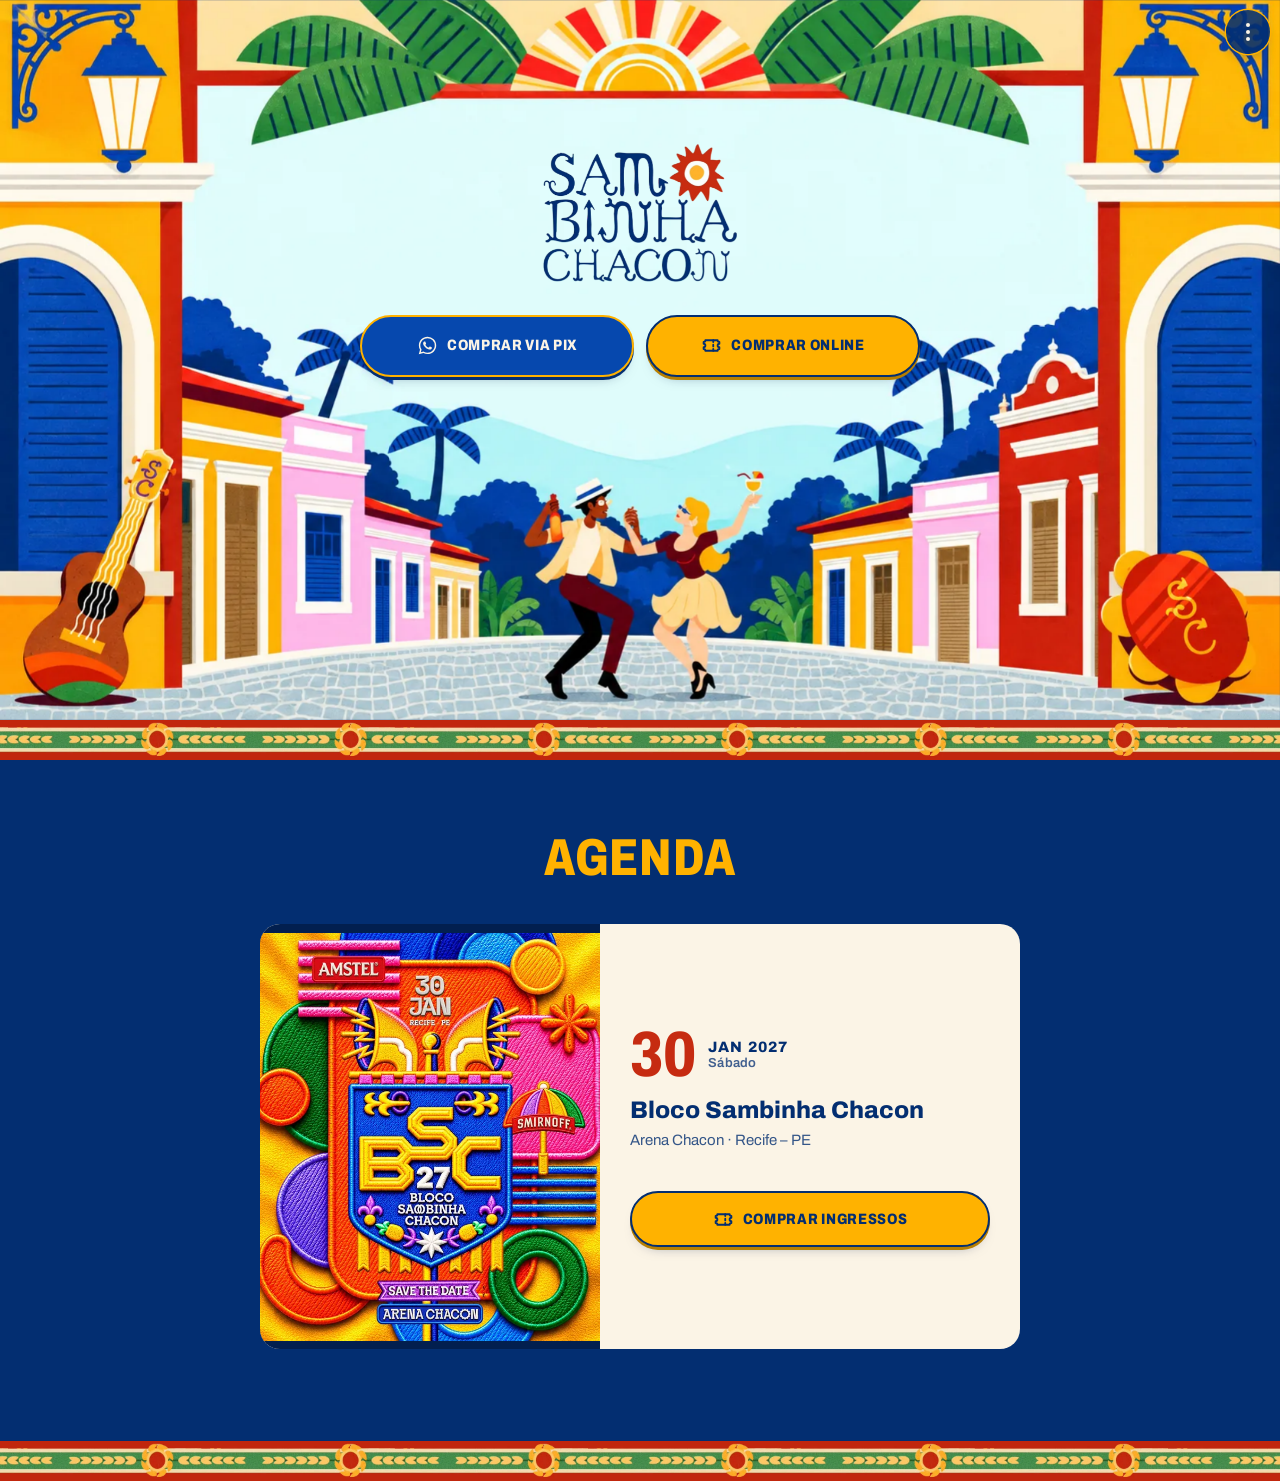
==== commit 7b3ee317: "ultimo" ====
--- a/index.html
+++ b/index.html
@@ -1 +1 @@
-<!DOCTYPE html><!--jB5VpS5j7m75bRODHPy2L--><html lang="pt-BR"><head><meta charSet="utf-8"/><meta name="viewport" content="width=device-width, initial-scale=1"/><link rel="preload" as="image" imageSrcSet="/img/hero-desktop-960.webp 960w, /img/hero-desktop.webp 1672w" imageSizes="100vw" fetchPriority="high"/><link rel="preload" as="image" href="/img/logo-sambinha-transparente.webp" fetchPriority="high"/><link rel="preload" as="image" href="/img/hero-m-top.webp" fetchPriority="high"/><link rel="preload" as="image" href="/img/hero-m-bottom.webp"/><link rel="stylesheet" href="/_next/static/css/b41797b87b23ea92.css" data-precedence="next"/><link rel="preload" as="script" fetchPriority="low" href="/_next/static/chunks/webpack-de423366ec700eef.js"/><script src="/_next/static/chunks/4bd1b696-c023c6e3521b1417.js" async=""></script><script src="/_next/static/chunks/255-0e5ac6cd71b0e266.js" async=""></script><script src="/_next/static/chunks/main-app-165bebcc792e43e6.js" async=""></script><script src="/_next/static/chunks/app/page-54a1bb516f07c96e.js" async=""></script><link rel="preload" as="image" href="/img/hero-m-top.webp" media="not all and (min-aspect-ratio: 1/1) and (min-height: 540px)"/><link rel="preload" as="image" href="/img/hero-desktop.webp" media="(min-aspect-ratio: 1/1) and (min-height: 540px)"/><meta name="theme-color" content="#032E71"/><title>Sambinha Chacon | Ingressos</title><meta name="description" content="Ingressos do Sambinha Chacon: compre via Pix (WhatsApp) ou online na Bilheteria Digital."/><meta name="application-name" content="Sambinha Chacon"/><meta property="og:title" content="Sambinha Chacon | Ingressos"/><meta property="og:description" content="Ingressos do Sambinha Chacon: compre via Pix (WhatsApp) ou online na Bilheteria Digital."/><meta property="og:site_name" content="Sambinha Chacon"/><meta property="og:locale" content="pt_BR"/><meta property="og:image" content="https://sambinhachacon.com.br/img/og-image.jpg"/><meta property="og:image:width" content="1200"/><meta property="og:image:height" content="630"/><meta property="og:image:alt" content="Sambinha Chacon – arte com casarios, coqueiros e casal dançando samba"/><meta property="og:type" content="website"/><meta name="twitter:card" content="summary_large_image"/><meta name="twitter:title" content="Sambinha Chacon | Ingressos"/><meta name="twitter:description" content="Ingressos do Sambinha Chacon: compre via Pix (WhatsApp) ou online na Bilheteria Digital."/><meta name="twitter:image" content="https://sambinhachacon.com.br/img/og-image.jpg"/><link rel="icon" href="/favicon.png"/><link rel="apple-touch-icon" href="/img/apple-touch-icon.png"/><script src="/_next/static/chunks/polyfills-42372ed130431b0a.js" noModule=""></script></head><body><div hidden=""><!--$--><!--/$--></div><div class="menu-pontos"><button type="button" class="menu-botao" aria-label="Abrir menu" aria-expanded="false" aria-controls="menu-pontos-lista"><svg viewBox="0 0 24 24" class="h-6 w-6" fill="currentColor" aria-hidden="true"><circle cx="12" cy="5" r="2"></circle><circle cx="12" cy="12" r="2"></circle><circle cx="12" cy="19" r="2"></circle></svg></button></div><main id="inicio" tabindex="-1" class="relative outline-none"><header class="capa"><div class="layout-h"><div class="palco-h"><img src="/img/hero-desktop.webp" srcSet="/img/hero-desktop-960.webp 960w, /img/hero-desktop.webp 1672w" sizes="100vw" alt="Ilustração oficial do Sambinha Chacon: casal dançando samba numa rua de casarios coloridos, com lampiões, coqueiros, cavaquinho e pandeiro." width="1672" height="941" class="absolute inset-0 h-full w-full" fetchPriority="high"/><div class="absolute inset-x-[18%] top-[15%] flex h-[42%] flex-col items-center justify-center"><h1 class="entrada w-[15.5cqw]" style="animation-delay:60ms"><img src="/img/logo-sambinha-transparente.webp" alt="Sambinha Chacon" width="729" height="522" class="block h-auto w-full" fetchPriority="high"/></h1><div class="mt-[2.4cqw] grid w-[clamp(560px,42cqw,700px)] grid-cols-2 gap-3 [--btn-fs:clamp(15px,1.1cqw,18px)]"><div class="entrada" style="animation-delay:140ms"><a href="https://linklist.bio/gobu8_xxkv" target="_blank" rel="noopener noreferrer" class="btn btn-azul"><svg viewBox="0 0 24 24" class="h-[1.35em] w-[1.35em] shrink-0" fill="currentColor" aria-hidden="true"><path d="M12.04 2C6.58 2 2.13 6.45 2.13 11.91c0 1.75.46 3.45 1.32 4.95L2.05 22l5.25-1.38a9.9 9.9 0 0 0 4.74 1.21h.01c5.46 0 9.91-4.45 9.91-9.91 0-2.65-1.03-5.14-2.9-7.01A9.83 9.83 0 0 0 12.04 2Zm0 18.15h-.01a8.23 8.23 0 0 1-4.2-1.15l-.3-.18-3.12.82.83-3.04-.2-.31a8.2 8.2 0 0 1-1.26-4.38c0-4.54 3.7-8.23 8.25-8.23 2.2 0 4.27.86 5.83 2.42a8.18 8.18 0 0 1 2.41 5.83c0 4.54-3.7 8.23-8.23 8.23Zm4.52-6.16c-.25-.12-1.47-.72-1.69-.81-.23-.08-.39-.12-.56.13-.17.25-.64.81-.78.97-.14.17-.29.19-.54.06-.25-.12-1.05-.39-1.99-1.23-.74-.66-1.23-1.47-1.38-1.72-.14-.25-.02-.38.11-.5.11-.11.25-.29.37-.43.13-.15.17-.25.25-.42.08-.17.04-.31-.02-.43-.06-.12-.56-1.34-.76-1.84-.2-.48-.41-.42-.56-.43h-.48c-.17 0-.43.06-.66.31-.23.25-.86.85-.86 2.07 0 1.22.89 2.4 1.01 2.56.12.17 1.75 2.67 4.23 3.74.59.26 1.05.41 1.41.52.59.19 1.13.16 1.56.1.48-.07 1.47-.6 1.67-1.18.21-.58.21-1.07.14-1.18-.06-.1-.22-.16-.47-.29Z"></path></svg><span>Comprar via Pix</span><span class="sr-only">(<!-- -->canais oficiais<!-- -->, abre em nova aba)</span></a></div><div class="entrada" style="animation-delay:220ms"><a href="https://www.bilheteriadigital.com/sambinhachacon" target="_blank" rel="noopener noreferrer" class="btn btn-amarelo"><svg viewBox="0 0 24 24" class="h-[1.35em] w-[1.35em] shrink-0" fill="none" stroke="currentColor" stroke-width="2.1" stroke-linecap="round" stroke-linejoin="round" aria-hidden="true"><path d="M3 8a2 2 0 0 0 2-2h14a2 2 0 0 0 2 2v2a2 2 0 0 0 0 4v2a2 2 0 0 0-2 2H5a2 2 0 0 0-2-2v-2a2 2 0 0 0 0-4Z"></path><path d="M14 6v2m0 3v2m0 3v2"></path></svg><span>Comprar online</span><span class="sr-only">(<!-- -->Bilheteria Digital<!-- -->, abre em nova aba)</span></a></div></div></div></div></div><div class="layout-v"><div class="coluna-v"><img src="/img/hero-m-top.webp" alt="" width="941" height="225" class="block w-full" fetchPriority="high"/><div class="ceu-v flex flex-1 flex-col items-center justify-center px-[9%] py-2"><h1 class="entrada logo-v" style="animation-delay:60ms"><img src="/img/logo-sambinha-transparente.webp" alt="Sambinha Chacon" width="729" height="522" class="block h-auto w-full" fetchPriority="high"/></h1><div class="mt-[clamp(16px,3vh,32px)] flex w-full max-w-[340px] flex-col gap-3 [--btn-fs:16px]"><div class="entrada" style="animation-delay:140ms"><a href="https://linklist.bio/gobu8_xxkv" target="_blank" rel="noopener noreferrer" class="btn btn-azul"><svg viewBox="0 0 24 24" class="h-[1.35em] w-[1.35em] shrink-0" fill="currentColor" aria-hidden="true"><path d="M12.04 2C6.58 2 2.13 6.45 2.13 11.91c0 1.75.46 3.45 1.32 4.95L2.05 22l5.25-1.38a9.9 9.9 0 0 0 4.74 1.21h.01c5.46 0 9.91-4.45 9.91-9.91 0-2.65-1.03-5.14-2.9-7.01A9.83 9.83 0 0 0 12.04 2Zm0 18.15h-.01a8.23 8.23 0 0 1-4.2-1.15l-.3-.18-3.12.82.83-3.04-.2-.31a8.2 8.2 0 0 1-1.26-4.38c0-4.54 3.7-8.23 8.25-8.23 2.2 0 4.27.86 5.83 2.42a8.18 8.18 0 0 1 2.41 5.83c0 4.54-3.7 8.23-8.23 8.23Zm4.52-6.16c-.25-.12-1.47-.72-1.69-.81-.23-.08-.39-.12-.56.13-.17.25-.64.81-.78.97-.14.17-.29.19-.54.06-.25-.12-1.05-.39-1.99-1.23-.74-.66-1.23-1.47-1.38-1.72-.14-.25-.02-.38.11-.5.11-.11.25-.29.37-.43.13-.15.17-.25.25-.42.08-.17.04-.31-.02-.43-.06-.12-.56-1.34-.76-1.84-.2-.48-.41-.42-.56-.43h-.48c-.17 0-.43.06-.66.31-.23.25-.86.85-.86 2.07 0 1.22.89 2.4 1.01 2.56.12.17 1.75 2.67 4.23 3.74.59.26 1.05.41 1.41.52.59.19 1.13.16 1.56.1.48-.07 1.47-.6 1.67-1.18.21-.58.21-1.07.14-1.18-.06-.1-.22-.16-.47-.29Z"></path></svg><span>Comprar via Pix</span><span class="sr-only">(<!-- -->canais oficiais<!-- -->, abre em nova aba)</span></a></div><div class="entrada" style="animation-delay:220ms"><a href="https://www.bilheteriadigital.com/sambinhachacon" target="_blank" rel="noopener noreferrer" class="btn btn-amarelo"><svg viewBox="0 0 24 24" class="h-[1.35em] w-[1.35em] shrink-0" fill="none" stroke="currentColor" stroke-width="2.1" stroke-linecap="round" stroke-linejoin="round" aria-hidden="true"><path d="M3 8a2 2 0 0 0 2-2h14a2 2 0 0 0 2 2v2a2 2 0 0 0 0 4v2a2 2 0 0 0-2 2H5a2 2 0 0 0-2-2v-2a2 2 0 0 0 0-4Z"></path><path d="M14 6v2m0 3v2m0 3v2"></path></svg><span>Comprar online</span><span class="sr-only">(<!-- -->Bilheteria Digital<!-- -->, abre em nova aba)</span></a></div></div></div><img src="/img/hero-m-bottom.webp" alt="Ilustração oficial do Sambinha Chacon: casal dançando samba numa rua de casarios coloridos, com coqueiros, cavaquinho e pandeiro." width="941" height="761" class="block w-full"/></div></div></header><div class="faixa-oficial" aria-hidden="true"></div><section id="agenda" aria-labelledby="agenda-titulo" class="agenda"><h2 id="agenda-titulo" class="secao-titulo">Agenda</h2></section><div class="faixa-oficial" aria-hidden="true"></div></main><!--$--><!--/$--><script src="/_next/static/chunks/webpack-de423366ec700eef.js" id="_R_" async=""></script><script>(self.__next_f=self.__next_f||[]).push([0])</script><script>self.__next_f.push([1,"1:\"$Sreact.fragment\"\n2:I[9766,[],\"\"]\n3:I[8924,[],\"\"]\n4:I[5975,[\"974\",\"static/chunks/app/page-54a1bb516f07c96e.js\"],\"default\"]\n5:I[4431,[],\"OutletBoundary\"]\n7:I[5278,[],\"AsyncMetadataOutlet\"]\n9:I[4431,[],\"ViewportBoundary\"]\nb:I[4431,[],\"MetadataBoundary\"]\nc:\"$Sreact.suspense\"\ne:I[7150,[],\"\"]\n:HL[\"/_next/static/css/b41797b87b23ea92.css\",\"style\"]\n"])</script><script>self.__next_f.push([1,"0:{\"P\":null,\"b\":\"jB5VpS5j7m75bRODHPy2L\",\"p\":\"\",\"c\":[\"\",\"\"],\"i\":false,\"f\":[[[\"\",{\"children\":[\"__PAGE__\",{}]},\"$undefined\",\"$undefined\",true],[\"\",[\"$\",\"$1\",\"c\",{\"children\":[[[\"$\",\"link\",\"0\",{\"rel\":\"stylesheet\",\"href\":\"/_next/static/css/b41797b87b23ea92.css\",\"precedence\":\"next\",\"crossOrigin\":\"$undefined\",\"nonce\":\"$undefined\"}]],[\"$\",\"html\",null,{\"lang\":\"pt-BR\",\"children\":[[\"$\",\"head\",null,{\"children\":[[\"$\",\"link\",null,{\"rel\":\"preload\",\"as\":\"image\",\"href\":\"/img/hero-m-top.webp\",\"media\":\"not all and (min-aspect-ratio: 1/1) and (min-height: 540px)\"}],[\"$\",\"link\",null,{\"rel\":\"preload\",\"as\":\"image\",\"href\":\"/img/hero-desktop.webp\",\"media\":\"(min-aspect-ratio: 1/1) and (min-height: 540px)\"}]]}],[\"$\",\"body\",null,{\"children\":[\"$\",\"$L2\",null,{\"parallelRouterKey\":\"children\",\"error\":\"$undefined\",\"errorStyles\":\"$undefined\",\"errorScripts\":\"$undefined\",\"template\":[\"$\",\"$L3\",null,{}],\"templateStyles\":\"$undefined\",\"templateScripts\":\"$undefined\",\"notFound\":[[[\"$\",\"title\",null,{\"children\":\"404: This page could not be found.\"}],[\"$\",\"div\",null,{\"style\":{\"fontFamily\":\"system-ui,\\\"Segoe UI\\\",Roboto,Helvetica,Arial,sans-serif,\\\"Apple Color Emoji\\\",\\\"Segoe UI Emoji\\\"\",\"height\":\"100vh\",\"textAlign\":\"center\",\"display\":\"flex\",\"flexDirection\":\"column\",\"alignItems\":\"center\",\"justifyContent\":\"center\"},\"children\":[\"$\",\"div\",null,{\"children\":[[\"$\",\"style\",null,{\"dangerouslySetInnerHTML\":{\"__html\":\"body{color:#000;background:#fff;margin:0}.next-error-h1{border-right:1px solid rgba(0,0,0,.3)}@media (prefers-color-scheme:dark){body{color:#fff;background:#000}.next-error-h1{border-right:1px solid rgba(255,255,255,.3)}}\"}}],[\"$\",\"h1\",null,{\"className\":\"next-error-h1\",\"style\":{\"display\":\"inline-block\",\"margin\":\"0 20px 0 0\",\"padding\":\"0 23px 0 0\",\"fontSize\":24,\"fontWeight\":500,\"verticalAlign\":\"top\",\"lineHeight\":\"49px\"},\"children\":404}],[\"$\",\"div\",null,{\"style\":{\"display\":\"inline-block\"},\"children\":[\"$\",\"h2\",null,{\"style\":{\"fontSize\":14,\"fontWeight\":400,\"lineHeight\":\"49px\",\"margin\":0},\"children\":\"This page could not be found.\"}]}]]}]}]],[]],\"forbidden\":\"$undefined\",\"unauthorized\":\"$undefined\"}]}]]}]]}],{\"children\":[\"__PAGE__\",[\"$\",\"$1\",\"c\",{\"children\":[[\"$\",\"$L4\",null,{}],null,[\"$\",\"$L5\",null,{\"children\":[\"$L6\",[\"$\",\"$L7\",null,{\"promise\":\"$@8\"}]]}]]}],{},null,false]},null,false],[\"$\",\"$1\",\"h\",{\"children\":[null,[[\"$\",\"$L9\",null,{\"children\":\"$La\"}],null],[\"$\",\"$Lb\",null,{\"children\":[\"$\",\"div\",null,{\"hidden\":true,\"children\":[\"$\",\"$c\",null,{\"fallback\":null,\"children\":\"$Ld\"}]}]}]]}],false]],\"m\":\"$undefined\",\"G\":[\"$e\",[]],\"s\":false,\"S\":true}\n"])</script><script>self.__next_f.push([1,"a:[[\"$\",\"meta\",\"0\",{\"charSet\":\"utf-8\"}],[\"$\",\"meta\",\"1\",{\"name\":\"viewport\",\"content\":\"width=device-width, initial-scale=1\"}],[\"$\",\"meta\",\"2\",{\"name\":\"theme-color\",\"content\":\"#032E71\"}]]\n6:null\n"])</script><script>self.__next_f.push([1,"f:I[622,[],\"IconMark\"]\n"])</script><script>self.__next_f.push([1,"8:{\"metadata\":[[\"$\",\"title\",\"0\",{\"children\":\"Sambinha Chacon | Ingressos\"}],[\"$\",\"meta\",\"1\",{\"name\":\"description\",\"content\":\"Ingressos do Sambinha Chacon: compre via Pix (WhatsApp) ou online na Bilheteria Digital.\"}],[\"$\",\"meta\",\"2\",{\"name\":\"application-name\",\"content\":\"Sambinha Chacon\"}],[\"$\",\"meta\",\"3\",{\"property\":\"og:title\",\"content\":\"Sambinha Chacon | Ingressos\"}],[\"$\",\"meta\",\"4\",{\"property\":\"og:description\",\"content\":\"Ingressos do Sambinha Chacon: compre via Pix (WhatsApp) ou online na Bilheteria Digital.\"}],[\"$\",\"meta\",\"5\",{\"property\":\"og:site_name\",\"content\":\"Sambinha Chacon\"}],[\"$\",\"meta\",\"6\",{\"property\":\"og:locale\",\"content\":\"pt_BR\"}],[\"$\",\"meta\",\"7\",{\"property\":\"og:image\",\"content\":\"https://sambinhachacon.com.br/img/og-image.jpg\"}],[\"$\",\"meta\",\"8\",{\"property\":\"og:image:width\",\"content\":\"1200\"}],[\"$\",\"meta\",\"9\",{\"property\":\"og:image:height\",\"content\":\"630\"}],[\"$\",\"meta\",\"10\",{\"property\":\"og:image:alt\",\"content\":\"Sambinha Chacon – arte com casarios, coqueiros e casal dançando samba\"}],[\"$\",\"meta\",\"11\",{\"property\":\"og:type\",\"content\":\"website\"}],[\"$\",\"meta\",\"12\",{\"name\":\"twitter:card\",\"content\":\"summary_large_image\"}],[\"$\",\"meta\",\"13\",{\"name\":\"twitter:title\",\"content\":\"Sambinha Chacon | Ingressos\"}],[\"$\",\"meta\",\"14\",{\"name\":\"twitter:description\",\"content\":\"Ingressos do Sambinha Chacon: compre via Pix (WhatsApp) ou online na Bilheteria Digital.\"}],[\"$\",\"meta\",\"15\",{\"name\":\"twitter:image\",\"content\":\"https://sambinhachacon.com.br/img/og-image.jpg\"}],[\"$\",\"link\",\"16\",{\"rel\":\"icon\",\"href\":\"/favicon.png\"}],[\"$\",\"link\",\"17\",{\"rel\":\"apple-touch-icon\",\"href\":\"/img/apple-touch-icon.png\"}],[\"$\",\"$Lf\",\"18\",{}]],\"error\":null,\"digest\":\"$undefined\"}\n"])</script><script>self.__next_f.push([1,"d:\"$8:metadata\"\n"])</script></body></html>+<!DOCTYPE html><!--DwChz_dXB1kfLUJjiXJBs--><html lang="pt-BR"><head><meta charSet="utf-8"/><meta name="viewport" content="width=device-width, initial-scale=1"/><link rel="preload" as="image" imageSrcSet="/img/hero-desktop-960.webp 960w, /img/hero-desktop.webp 1672w" imageSizes="100vw" fetchPriority="high"/><link rel="preload" as="image" href="/img/logo-sambinha-transparente.webp" fetchPriority="high"/><link rel="preload" as="image" href="/img/hero-m-top.webp" fetchPriority="high"/><link rel="preload" as="image" href="/img/hero-m-bottom.webp"/><link rel="stylesheet" href="/_next/static/css/f5598286ab693526.css" data-precedence="next"/><link rel="preload" as="script" fetchPriority="low" href="/_next/static/chunks/webpack-de423366ec700eef.js"/><script src="/_next/static/chunks/4bd1b696-c023c6e3521b1417.js" async=""></script><script src="/_next/static/chunks/255-0e5ac6cd71b0e266.js" async=""></script><script src="/_next/static/chunks/main-app-165bebcc792e43e6.js" async=""></script><script src="/_next/static/chunks/app/page-9584f536d13bd393.js" async=""></script><link rel="preload" as="image" href="/img/hero-m-top.webp" media="not all and (min-aspect-ratio: 1/1) and (min-height: 540px)"/><link rel="preload" as="image" href="/img/hero-desktop.webp" media="(min-aspect-ratio: 1/1) and (min-height: 540px)"/><meta name="theme-color" content="#032E71"/><title>Sambinha Chacon | Ingressos</title><meta name="description" content="Ingressos do Sambinha Chacon: compre via Pix (WhatsApp) ou online na Bilheteria Digital."/><meta name="application-name" content="Sambinha Chacon"/><meta property="og:title" content="Sambinha Chacon | Ingressos"/><meta property="og:description" content="Ingressos do Sambinha Chacon: compre via Pix (WhatsApp) ou online na Bilheteria Digital."/><meta property="og:site_name" content="Sambinha Chacon"/><meta property="og:locale" content="pt_BR"/><meta property="og:image" content="https://sambinhachacon.com.br/img/og-image.jpg"/><meta property="og:image:width" content="1200"/><meta property="og:image:height" content="630"/><meta property="og:image:alt" content="Sambinha Chacon – arte com casarios, coqueiros e casal dançando samba"/><meta property="og:type" content="website"/><meta name="twitter:card" content="summary_large_image"/><meta name="twitter:title" content="Sambinha Chacon | Ingressos"/><meta name="twitter:description" content="Ingressos do Sambinha Chacon: compre via Pix (WhatsApp) ou online na Bilheteria Digital."/><meta name="twitter:image" content="https://sambinhachacon.com.br/img/og-image.jpg"/><link rel="icon" href="/favicon.png"/><link rel="apple-touch-icon" href="/img/apple-touch-icon.png"/><script>try{var d=document.documentElement;if(!matchMedia('(prefers-reduced-motion: reduce)').matches&&!sessionStorage.getItem('sc-abertura')){sessionStorage.setItem('sc-abertura','1');d.classList.add('abertura')}}catch(e){}</script><script src="/_next/static/chunks/polyfills-42372ed130431b0a.js" noModule=""></script></head><body><div hidden=""><!--$--><!--/$--></div><div class="abertura-tela"><div class="abertura-logo" role="img" aria-label="Sambinha Chacon"><span class="abertura-letras"></span><span class="abertura-sol"></span></div><button type="button" class="abertura-pular">Pular abertura</button></div><div class="menu-pontos"><button type="button" class="menu-botao" aria-label="Abrir menu" aria-expanded="false" aria-controls="menu-pontos-lista"><svg viewBox="0 0 24 24" class="h-6 w-6" fill="currentColor" aria-hidden="true"><circle cx="12" cy="5" r="2"></circle><circle cx="12" cy="12" r="2"></circle><circle cx="12" cy="19" r="2"></circle></svg></button></div><main id="inicio" tabindex="-1" class="relative outline-none"><header class="capa"><div class="capa-movel"><div class="layout-h"><div class="palco-h"><img src="/img/hero-desktop.webp" srcSet="/img/hero-desktop-960.webp 960w, /img/hero-desktop.webp 1672w" sizes="100vw" alt="Ilustração oficial do Sambinha Chacon: casal dançando samba numa rua de casarios coloridos, com lampiões, coqueiros, cavaquinho e pandeiro." width="1672" height="941" class="absolute inset-0 h-full w-full" fetchPriority="high"/><span class="sol-brilho sol-brilho-h" aria-hidden="true"></span><div class="absolute inset-x-[18%] top-[15%] flex h-[42%] flex-col items-center justify-center"><h1 class="entrada w-[15.5cqw]" style="animation-delay:60ms;--d:60ms"><img src="/img/logo-sambinha-transparente.webp" alt="Sambinha Chacon" width="729" height="522" class="block h-auto w-full" fetchPriority="high"/></h1><div class="mt-[2.4cqw] grid w-[clamp(560px,42cqw,700px)] grid-cols-2 gap-3 [--btn-fs:clamp(15px,1.1cqw,18px)]"><div class="entrada" style="animation-delay:140ms;--d:140ms"><a href="https://linklist.bio/gobu8_xxkv" target="_blank" rel="noopener noreferrer" class="btn btn-azul"><svg viewBox="0 0 24 24" class="h-[1.35em] w-[1.35em] shrink-0" fill="currentColor" aria-hidden="true"><path d="M12.04 2C6.58 2 2.13 6.45 2.13 11.91c0 1.75.46 3.45 1.32 4.95L2.05 22l5.25-1.38a9.9 9.9 0 0 0 4.74 1.21h.01c5.46 0 9.91-4.45 9.91-9.91 0-2.65-1.03-5.14-2.9-7.01A9.83 9.83 0 0 0 12.04 2Zm0 18.15h-.01a8.23 8.23 0 0 1-4.2-1.15l-.3-.18-3.12.82.83-3.04-.2-.31a8.2 8.2 0 0 1-1.26-4.38c0-4.54 3.7-8.23 8.25-8.23 2.2 0 4.27.86 5.83 2.42a8.18 8.18 0 0 1 2.41 5.83c0 4.54-3.7 8.23-8.23 8.23Zm4.52-6.16c-.25-.12-1.47-.72-1.69-.81-.23-.08-.39-.12-.56.13-.17.25-.64.81-.78.97-.14.17-.29.19-.54.06-.25-.12-1.05-.39-1.99-1.23-.74-.66-1.23-1.47-1.38-1.72-.14-.25-.02-.38.11-.5.11-.11.25-.29.37-.43.13-.15.17-.25.25-.42.08-.17.04-.31-.02-.43-.06-.12-.56-1.34-.76-1.84-.2-.48-.41-.42-.56-.43h-.48c-.17 0-.43.06-.66.31-.23.25-.86.85-.86 2.07 0 1.22.89 2.4 1.01 2.56.12.17 1.75 2.67 4.23 3.74.59.26 1.05.41 1.41.52.59.19 1.13.16 1.56.1.48-.07 1.47-.6 1.67-1.18.21-.58.21-1.07.14-1.18-.06-.1-.22-.16-.47-.29Z"></path></svg><span>Comprar via Pix</span><span class="sr-only">(<!-- -->canais oficiais<!-- -->, abre em nova aba)</span></a></div><div class="entrada" style="animation-delay:220ms;--d:220ms"><a href="https://www.bilheteriadigital.com/sambinhachacon" target="_blank" rel="noopener noreferrer" class="btn btn-amarelo"><svg viewBox="0 0 24 24" class="h-[1.35em] w-[1.35em] shrink-0" fill="none" stroke="currentColor" stroke-width="2.1" stroke-linecap="round" stroke-linejoin="round" aria-hidden="true"><path d="M3 8a2 2 0 0 0 2-2h14a2 2 0 0 0 2 2v2a2 2 0 0 0 0 4v2a2 2 0 0 0-2 2H5a2 2 0 0 0-2-2v-2a2 2 0 0 0 0-4Z"></path><path d="M14 6v2m0 3v2m0 3v2"></path></svg><span>Comprar online</span><span class="sr-only">(<!-- -->Bilheteria Digital<!-- -->, abre em nova aba)</span></a></div></div></div></div></div><div class="layout-v"><div class="coluna-v"><img src="/img/hero-m-top.webp" alt="" width="941" height="225" class="block w-full" fetchPriority="high"/><span class="sol-brilho sol-brilho-v" aria-hidden="true"></span><div class="ceu-v flex flex-1 flex-col items-center justify-center px-[9%] py-2"><h1 class="entrada logo-v" style="animation-delay:60ms;--d:60ms"><img src="/img/logo-sambinha-transparente.webp" alt="Sambinha Chacon" width="729" height="522" class="block h-auto w-full" fetchPriority="high"/></h1><div class="mt-[clamp(16px,3vh,32px)] flex w-full max-w-[340px] flex-col gap-3 [--btn-fs:16px]"><div class="entrada" style="animation-delay:140ms;--d:140ms"><a href="https://linklist.bio/gobu8_xxkv" target="_blank" rel="noopener noreferrer" class="btn btn-azul"><svg viewBox="0 0 24 24" class="h-[1.35em] w-[1.35em] shrink-0" fill="currentColor" aria-hidden="true"><path d="M12.04 2C6.58 2 2.13 6.45 2.13 11.91c0 1.75.46 3.45 1.32 4.95L2.05 22l5.25-1.38a9.9 9.9 0 0 0 4.74 1.21h.01c5.46 0 9.91-4.45 9.91-9.91 0-2.65-1.03-5.14-2.9-7.01A9.83 9.83 0 0 0 12.04 2Zm0 18.15h-.01a8.23 8.23 0 0 1-4.2-1.15l-.3-.18-3.12.82.83-3.04-.2-.31a8.2 8.2 0 0 1-1.26-4.38c0-4.54 3.7-8.23 8.25-8.23 2.2 0 4.27.86 5.83 2.42a8.18 8.18 0 0 1 2.41 5.83c0 4.54-3.7 8.23-8.23 8.23Zm4.52-6.16c-.25-.12-1.47-.72-1.69-.81-.23-.08-.39-.12-.56.13-.17.25-.64.81-.78.97-.14.17-.29.19-.54.06-.25-.12-1.05-.39-1.99-1.23-.74-.66-1.23-1.47-1.38-1.72-.14-.25-.02-.38.11-.5.11-.11.25-.29.37-.43.13-.15.17-.25.25-.42.08-.17.04-.31-.02-.43-.06-.12-.56-1.34-.76-1.84-.2-.48-.41-.42-.56-.43h-.48c-.17 0-.43.06-.66.31-.23.25-.86.85-.86 2.07 0 1.22.89 2.4 1.01 2.56.12.17 1.75 2.67 4.23 3.74.59.26 1.05.41 1.41.52.59.19 1.13.16 1.56.1.48-.07 1.47-.6 1.67-1.18.21-.58.21-1.07.14-1.18-.06-.1-.22-.16-.47-.29Z"></path></svg><span>Comprar via Pix</span><span class="sr-only">(<!-- -->canais oficiais<!-- -->, abre em nova aba)</span></a></div><div class="entrada" style="animation-delay:220ms;--d:220ms"><a href="https://www.bilheteriadigital.com/sambinhachacon" target="_blank" rel="noopener noreferrer" class="btn btn-amarelo"><svg viewBox="0 0 24 24" class="h-[1.35em] w-[1.35em] shrink-0" fill="none" stroke="currentColor" stroke-width="2.1" stroke-linecap="round" stroke-linejoin="round" aria-hidden="true"><path d="M3 8a2 2 0 0 0 2-2h14a2 2 0 0 0 2 2v2a2 2 0 0 0 0 4v2a2 2 0 0 0-2 2H5a2 2 0 0 0-2-2v-2a2 2 0 0 0 0-4Z"></path><path d="M14 6v2m0 3v2m0 3v2"></path></svg><span>Comprar online</span><span class="sr-only">(<!-- -->Bilheteria Digital<!-- -->, abre em nova aba)</span></a></div></div></div><img src="/img/hero-m-bottom.webp" alt="Ilustração oficial do Sambinha Chacon: casal dançando samba numa rua de casarios coloridos, com coqueiros, cavaquinho e pandeiro." width="941" height="761" class="block w-full"/></div></div></div><div class="capa-luz" aria-hidden="true"></div><div class="capa-anoitecer" aria-hidden="true"></div></header><div class="faixa-oficial" aria-hidden="true"></div><section id="agenda" aria-labelledby="agenda-titulo" class="agenda"><h2 id="agenda-titulo" class="secao-titulo" data-revelar="true">Agenda</h2></section><div class="faixa-oficial" aria-hidden="true"></div></main><!--$--><!--/$--><script src="/_next/static/chunks/webpack-de423366ec700eef.js" id="_R_" async=""></script><script>(self.__next_f=self.__next_f||[]).push([0])</script><script>self.__next_f.push([1,"1:\"$Sreact.fragment\"\n2:I[9766,[],\"\"]\n3:I[8924,[],\"\"]\n4:I[2074,[\"974\",\"static/chunks/app/page-9584f536d13bd393.js\"],\"default\"]\n5:I[4431,[],\"OutletBoundary\"]\n7:I[5278,[],\"AsyncMetadataOutlet\"]\n9:I[4431,[],\"ViewportBoundary\"]\nb:I[4431,[],\"MetadataBoundary\"]\nc:\"$Sreact.suspense\"\ne:I[7150,[],\"\"]\n:HL[\"/_next/static/css/f5598286ab693526.css\",\"style\"]\n"])</script><script>self.__next_f.push([1,"0:{\"P\":null,\"b\":\"DwChz_dXB1kfLUJjiXJBs\",\"p\":\"\",\"c\":[\"\",\"\"],\"i\":false,\"f\":[[[\"\",{\"children\":[\"__PAGE__\",{}]},\"$undefined\",\"$undefined\",true],[\"\",[\"$\",\"$1\",\"c\",{\"children\":[[[\"$\",\"link\",\"0\",{\"rel\":\"stylesheet\",\"href\":\"/_next/static/css/f5598286ab693526.css\",\"precedence\":\"next\",\"crossOrigin\":\"$undefined\",\"nonce\":\"$undefined\"}]],[\"$\",\"html\",null,{\"lang\":\"pt-BR\",\"children\":[[\"$\",\"head\",null,{\"children\":[[\"$\",\"script\",null,{\"dangerouslySetInnerHTML\":{\"__html\":\"try{var d=document.documentElement;if(!matchMedia('(prefers-reduced-motion: reduce)').matches\u0026\u0026!sessionStorage.getItem('sc-abertura')){sessionStorage.setItem('sc-abertura','1');d.classList.add('abertura')}}catch(e){}\"}}],[\"$\",\"link\",null,{\"rel\":\"preload\",\"as\":\"image\",\"href\":\"/img/hero-m-top.webp\",\"media\":\"not all and (min-aspect-ratio: 1/1) and (min-height: 540px)\"}],[\"$\",\"link\",null,{\"rel\":\"preload\",\"as\":\"image\",\"href\":\"/img/hero-desktop.webp\",\"media\":\"(min-aspect-ratio: 1/1) and (min-height: 540px)\"}]]}],[\"$\",\"body\",null,{\"children\":[\"$\",\"$L2\",null,{\"parallelRouterKey\":\"children\",\"error\":\"$undefined\",\"errorStyles\":\"$undefined\",\"errorScripts\":\"$undefined\",\"template\":[\"$\",\"$L3\",null,{}],\"templateStyles\":\"$undefined\",\"templateScripts\":\"$undefined\",\"notFound\":[[[\"$\",\"title\",null,{\"children\":\"404: This page could not be found.\"}],[\"$\",\"div\",null,{\"style\":{\"fontFamily\":\"system-ui,\\\"Segoe UI\\\",Roboto,Helvetica,Arial,sans-serif,\\\"Apple Color Emoji\\\",\\\"Segoe UI Emoji\\\"\",\"height\":\"100vh\",\"textAlign\":\"center\",\"display\":\"flex\",\"flexDirection\":\"column\",\"alignItems\":\"center\",\"justifyContent\":\"center\"},\"children\":[\"$\",\"div\",null,{\"children\":[[\"$\",\"style\",null,{\"dangerouslySetInnerHTML\":{\"__html\":\"body{color:#000;background:#fff;margin:0}.next-error-h1{border-right:1px solid rgba(0,0,0,.3)}@media (prefers-color-scheme:dark){body{color:#fff;background:#000}.next-error-h1{border-right:1px solid rgba(255,255,255,.3)}}\"}}],[\"$\",\"h1\",null,{\"className\":\"next-error-h1\",\"style\":{\"display\":\"inline-block\",\"margin\":\"0 20px 0 0\",\"padding\":\"0 23px 0 0\",\"fontSize\":24,\"fontWeight\":500,\"verticalAlign\":\"top\",\"lineHeight\":\"49px\"},\"children\":404}],[\"$\",\"div\",null,{\"style\":{\"display\":\"inline-block\"},\"children\":[\"$\",\"h2\",null,{\"style\":{\"fontSize\":14,\"fontWeight\":400,\"lineHeight\":\"49px\",\"margin\":0},\"children\":\"This page could not be found.\"}]}]]}]}]],[]],\"forbidden\":\"$undefined\",\"unauthorized\":\"$undefined\"}]}]]}]]}],{\"children\":[\"__PAGE__\",[\"$\",\"$1\",\"c\",{\"children\":[[\"$\",\"$L4\",null,{}],null,[\"$\",\"$L5\",null,{\"children\":[\"$L6\",[\"$\",\"$L7\",null,{\"promise\":\"$@8\"}]]}]]}],{},null,false]},null,false],[\"$\",\"$1\",\"h\",{\"children\":[null,[[\"$\",\"$L9\",null,{\"children\":\"$La\"}],null],[\"$\",\"$Lb\",null,{\"children\":[\"$\",\"div\",null,{\"hidden\":true,\"children\":[\"$\",\"$c\",null,{\"fallback\":null,\"children\":\"$Ld\"}]}]}]]}],false]],\"m\":\"$undefined\",\"G\":[\"$e\",[]],\"s\":false,\"S\":true}\n"])</script><script>self.__next_f.push([1,"a:[[\"$\",\"meta\",\"0\",{\"charSet\":\"utf-8\"}],[\"$\",\"meta\",\"1\",{\"name\":\"viewport\",\"content\":\"width=device-width, initial-scale=1\"}],[\"$\",\"meta\",\"2\",{\"name\":\"theme-color\",\"content\":\"#032E71\"}]]\n6:null\n"])</script><script>self.__next_f.push([1,"f:I[622,[],\"IconMark\"]\n"])</script><script>self.__next_f.push([1,"8:{\"metadata\":[[\"$\",\"title\",\"0\",{\"children\":\"Sambinha Chacon | Ingressos\"}],[\"$\",\"meta\",\"1\",{\"name\":\"description\",\"content\":\"Ingressos do Sambinha Chacon: compre via Pix (WhatsApp) ou online na Bilheteria Digital.\"}],[\"$\",\"meta\",\"2\",{\"name\":\"application-name\",\"content\":\"Sambinha Chacon\"}],[\"$\",\"meta\",\"3\",{\"property\":\"og:title\",\"content\":\"Sambinha Chacon | Ingressos\"}],[\"$\",\"meta\",\"4\",{\"property\":\"og:description\",\"content\":\"Ingressos do Sambinha Chacon: compre via Pix (WhatsApp) ou online na Bilheteria Digital.\"}],[\"$\",\"meta\",\"5\",{\"property\":\"og:site_name\",\"content\":\"Sambinha Chacon\"}],[\"$\",\"meta\",\"6\",{\"property\":\"og:locale\",\"content\":\"pt_BR\"}],[\"$\",\"meta\",\"7\",{\"property\":\"og:image\",\"content\":\"https://sambinhachacon.com.br/img/og-image.jpg\"}],[\"$\",\"meta\",\"8\",{\"property\":\"og:image:width\",\"content\":\"1200\"}],[\"$\",\"meta\",\"9\",{\"property\":\"og:image:height\",\"content\":\"630\"}],[\"$\",\"meta\",\"10\",{\"property\":\"og:image:alt\",\"content\":\"Sambinha Chacon – arte com casarios, coqueiros e casal dançando samba\"}],[\"$\",\"meta\",\"11\",{\"property\":\"og:type\",\"content\":\"website\"}],[\"$\",\"meta\",\"12\",{\"name\":\"twitter:card\",\"content\":\"summary_large_image\"}],[\"$\",\"meta\",\"13\",{\"name\":\"twitter:title\",\"content\":\"Sambinha Chacon | Ingressos\"}],[\"$\",\"meta\",\"14\",{\"name\":\"twitter:description\",\"content\":\"Ingressos do Sambinha Chacon: compre via Pix (WhatsApp) ou online na Bilheteria Digital.\"}],[\"$\",\"meta\",\"15\",{\"name\":\"twitter:image\",\"content\":\"https://sambinhachacon.com.br/img/og-image.jpg\"}],[\"$\",\"link\",\"16\",{\"rel\":\"icon\",\"href\":\"/favicon.png\"}],[\"$\",\"link\",\"17\",{\"rel\":\"apple-touch-icon\",\"href\":\"/img/apple-touch-icon.png\"}],[\"$\",\"$Lf\",\"18\",{}]],\"error\":null,\"digest\":\"$undefined\"}\n"])</script><script>self.__next_f.push([1,"d:\"$8:metadata\"\n"])</script></body></html>
--- a/_next/static/css/f5598286ab693526.css
+++ b/_next/static/css/f5598286ab693526.css
@@ -0,0 +1,3 @@
+@font-face{font-family:Archivo Variable;font-style:normal;font-display:swap;font-weight:100 900;font-stretch:62% 125%;src:url(/_next/static/media/archivo-vietnamese-wdth-normal.4a04442c.woff2) format("woff2-variations");unicode-range:u+0102-0103,u+0110-0111,u+0128-0129,u+0168-0169,u+01a0-01a1,u+01af-01b0,u+0300-0301,u+0303-0304,u+0308-0309,u+0323,u+0329,u+1ea0-1ef9,u+20ab}@font-face{font-family:Archivo Variable;font-style:normal;font-display:swap;font-weight:100 900;font-stretch:62% 125%;src:url(/_next/static/media/archivo-latin-ext-wdth-normal.33cc89f0.woff2) format("woff2-variations");unicode-range:u+0100-02ba,u+02bd-02c5,u+02c7-02cc,u+02ce-02d7,u+02dd-02ff,u+0304,u+0308,u+0329,u+1d00-1dbf,u+1e00-1e9f,u+1ef2-1eff,u+2020,u+20a0-20ab,u+20ad-20c0,u+2113,u+2c60-2c7f,u+a720-a7ff}@font-face{font-family:Archivo Variable;font-style:normal;font-display:swap;font-weight:100 900;font-stretch:62% 125%;src:url(/_next/static/media/archivo-latin-wdth-normal.8eca89c0.woff2) format("woff2-variations");unicode-range:u+00??,u+0131,u+0152-0153,u+02bb-02bc,u+02c6,u+02da,u+02dc,u+0304,u+0308,u+0329,u+2000-206f,u+20ac,u+2122,u+2191,u+2193,u+2212,u+2215,u+feff,u+fffd}*,:after,:before{--tw-border-spacing-x:0;--tw-border-spacing-y:0;--tw-translate-x:0;--tw-translate-y:0;--tw-rotate:0;--tw-skew-x:0;--tw-skew-y:0;--tw-scale-x:1;--tw-scale-y:1;--tw-pan-x: ;--tw-pan-y: ;--tw-pinch-zoom: ;--tw-scroll-snap-strictness:proximity;--tw-gradient-from-position: ;--tw-gradient-via-position: ;--tw-gradient-to-position: ;--tw-ordinal: ;--tw-slashed-zero: ;--tw-numeric-figure: ;--tw-numeric-spacing: ;--tw-numeric-fraction: ;--tw-ring-inset: ;--tw-ring-offset-width:0px;--tw-ring-offset-color:#fff;--tw-ring-color:rgb(59 130 246/0.5);--tw-ring-offset-shadow:0 0 #0000;--tw-ring-shadow:0 0 #0000;--tw-shadow:0 0 #0000;--tw-shadow-colored:0 0 #0000;--tw-blur: ;--tw-brightness: ;--tw-contrast: ;--tw-grayscale: ;--tw-hue-rotate: ;--tw-invert: ;--tw-saturate: ;--tw-sepia: ;--tw-drop-shadow: ;--tw-backdrop-blur: ;--tw-backdrop-brightness: ;--tw-backdrop-contrast: ;--tw-backdrop-grayscale: ;--tw-backdrop-hue-rotate: ;--tw-backdrop-invert: ;--tw-backdrop-opacity: ;--tw-backdrop-saturate: ;--tw-backdrop-sepia: ;--tw-contain-size: ;--tw-contain-layout: ;--tw-contain-paint: ;--tw-contain-style: }::backdrop{--tw-border-spacing-x:0;--tw-border-spacing-y:0;--tw-translate-x:0;--tw-translate-y:0;--tw-rotate:0;--tw-skew-x:0;--tw-skew-y:0;--tw-scale-x:1;--tw-scale-y:1;--tw-pan-x: ;--tw-pan-y: ;--tw-pinch-zoom: ;--tw-scroll-snap-strictness:proximity;--tw-gradient-from-position: ;--tw-gradient-via-position: ;--tw-gradient-to-position: ;--tw-ordinal: ;--tw-slashed-zero: ;--tw-numeric-figure: ;--tw-numeric-spacing: ;--tw-numeric-fraction: ;--tw-ring-inset: ;--tw-ring-offset-width:0px;--tw-ring-offset-color:#fff;--tw-ring-color:rgb(59 130 246/0.5);--tw-ring-offset-shadow:0 0 #0000;--tw-ring-shadow:0 0 #0000;--tw-shadow:0 0 #0000;--tw-shadow-colored:0 0 #0000;--tw-blur: ;--tw-brightness: ;--tw-contrast: ;--tw-grayscale: ;--tw-hue-rotate: ;--tw-invert: ;--tw-saturate: ;--tw-sepia: ;--tw-drop-shadow: ;--tw-backdrop-blur: ;--tw-backdrop-brightness: ;--tw-backdrop-contrast: ;--tw-backdrop-grayscale: ;--tw-backdrop-hue-rotate: ;--tw-backdrop-invert: ;--tw-backdrop-opacity: ;--tw-backdrop-saturate: ;--tw-backdrop-sepia: ;--tw-contain-size: ;--tw-contain-layout: ;--tw-contain-paint: ;--tw-contain-style: }/*
+! tailwindcss v3.4.19 | MIT License | https://tailwindcss.com
+*/*,:after,:before{box-sizing:border-box;border:0 solid #e5e7eb}:after,:before{--tw-content:""}:host,html{line-height:1.5;-webkit-text-size-adjust:100%;-moz-tab-size:4;-o-tab-size:4;tab-size:4;font-family:Archivo Variable,Archivo,system-ui,-apple-system,Segoe UI,sans-serif;font-feature-settings:normal;font-variation-settings:normal;-webkit-tap-highlight-color:transparent}body{margin:0;line-height:inherit}hr{height:0;color:inherit;border-top-width:1px}abbr:where([title]){-webkit-text-decoration:underline dotted;text-decoration:underline dotted}h1,h2,h3,h4,h5,h6{font-size:inherit;font-weight:inherit}a{color:inherit;text-decoration:inherit}b,strong{font-weight:bolder}code,kbd,pre,samp{font-family:ui-monospace,SFMono-Regular,Menlo,Monaco,Consolas,Liberation Mono,Courier New,monospace;font-feature-settings:normal;font-variation-settings:normal;font-size:1em}small{font-size:80%}sub,sup{font-size:75%;line-height:0;position:relative;vertical-align:baseline}sub{bottom:-.25em}sup{top:-.5em}table{text-indent:0;border-color:inherit;border-collapse:collapse}button,input,optgroup,select,textarea{font-family:inherit;font-feature-settings:inherit;font-variation-settings:inherit;font-size:100%;font-weight:inherit;line-height:inherit;letter-spacing:inherit;color:inherit;margin:0;padding:0}button,select{text-transform:none}button,input:where([type=button]),input:where([type=reset]),input:where([type=submit]){-webkit-appearance:button;background-color:transparent;background-image:none}:-moz-focusring{outline:auto}:-moz-ui-invalid{box-shadow:none}progress{vertical-align:baseline}::-webkit-inner-spin-button,::-webkit-outer-spin-button{height:auto}[type=search]{-webkit-appearance:textfield;outline-offset:-2px}::-webkit-search-decoration{-webkit-appearance:none}::-webkit-file-upload-button{-webkit-appearance:button;font:inherit}summary{display:list-item}blockquote,dd,dl,figure,h1,h2,h3,h4,h5,h6,hr,p,pre{margin:0}fieldset{margin:0}fieldset,legend{padding:0}menu,ol,ul{list-style:none;margin:0;padding:0}dialog{padding:0}textarea{resize:vertical}input::-moz-placeholder,textarea::-moz-placeholder{opacity:1;color:#9ca3af}input::placeholder,textarea::placeholder{opacity:1;color:#9ca3af}[role=button],button{cursor:pointer}:disabled{cursor:default}audio,canvas,embed,iframe,img,object,svg,video{display:block;vertical-align:middle}img,video{max-width:100%;height:auto}[hidden]:where(:not([hidden=until-found])){display:none}body,html{--tw-bg-opacity:1;background-color:rgb(3 46 113/var(--tw-bg-opacity,1));font-family:Archivo Variable,Archivo,system-ui,-apple-system,Segoe UI,sans-serif;-webkit-font-smoothing:antialiased;-moz-osx-font-smoothing:grayscale}:focus-visible{outline:3px solid #032e71;outline-offset:3px}.sr-only{width:1px;height:1px;padding:0;margin:-1px;overflow:hidden;clip:rect(0,0,0,0);white-space:nowrap;border-width:0}.absolute,.sr-only{position:absolute}.relative{position:relative}.inset-0{inset:0}.inset-x-\[18\%\]{left:18%;right:18%}.top-\[15\%\]{top:15%}.mt-\[2\.4cqw\]{margin-top:2.4cqw}.mt-\[clamp\(16px\2c 3vh\2c 32px\)\]{margin-top:clamp(16px,3vh,32px)}.block{display:block}.flex{display:flex}.grid{display:grid}.hidden{display:none}.h-4{height:1rem}.h-5{height:1.25rem}.h-6{height:1.5rem}.h-\[1\.35em\]{height:1.35em}.h-\[42\%\]{height:42%}.h-auto{height:auto}.h-full{height:100%}.w-4{width:1rem}.w-5{width:1.25rem}.w-6{width:1.5rem}.w-\[1\.35em\]{width:1.35em}.w-\[15\.5cqw\]{width:15.5cqw}.w-\[clamp\(560px\2c 42cqw\2c 700px\)\]{width:clamp(560px,42cqw,700px)}.w-full{width:100%}.max-w-\[340px\]{max-width:340px}.flex-1{flex:1 1 0%}.shrink-0{flex-shrink:0}.transform{transform:translate(var(--tw-translate-x),var(--tw-translate-y)) rotate(var(--tw-rotate)) skewX(var(--tw-skew-x)) skewY(var(--tw-skew-y)) scaleX(var(--tw-scale-x)) scaleY(var(--tw-scale-y))}.resize{resize:both}.grid-cols-2{grid-template-columns:repeat(2,minmax(0,1fr))}.flex-col{flex-direction:column}.items-center{align-items:center}.justify-center{justify-content:center}.gap-3{gap:.75rem}.px-\[9\%\]{padding-left:9%;padding-right:9%}.py-2{padding-top:.5rem;padding-bottom:.5rem}.outline-none{outline:2px solid transparent;outline-offset:2px}.filter{filter:var(--tw-blur) var(--tw-brightness) var(--tw-contrast) var(--tw-grayscale) var(--tw-hue-rotate) var(--tw-invert) var(--tw-saturate) var(--tw-sepia) var(--tw-drop-shadow)}.\[--btn-fs\:16px\]{--btn-fs:16px}.\[--btn-fs\:clamp\(15px\2c 1\.1cqw\2c 18px\)\]{--btn-fs:clamp(15px,1.1cqw,18px)}html{scroll-behavior:smooth}body{overflow-x:hidden}.capa{position:relative}.layout-h{display:none}.palco-h{aspect-ratio:1672/941;container-type:inline-size}.coluna-v,.palco-h{position:relative;width:100%}.coluna-v{display:flex;min-height:100svh;flex-direction:column}.ceu-v{background:url(/img/hero-m-band.png) top/100% auto repeat-y;margin:-2.2vw 0 -3vw;position:relative;z-index:1}.coluna-v>img{position:relative;z-index:0}.logo-v{width:clamp(max(140px,26vw),calc((100svh - 104.8vw - 175px) * 1.4),min(64vw,300px))}@media (min-aspect-ratio:1/1) and (min-height:540px){.layout-h{position:relative;display:grid;place-items:center}.layout-v{display:none}}.btn{position:relative;display:inline-flex;width:100%;height:var(--btn-h,62px);min-height:44px;align-items:center;justify-content:center;gap:.6em;padding:0 1.4em;border:2px solid transparent;border-radius:999px;font-size:var(--btn-fs,16px);font-weight:800;line-height:1;letter-spacing:.045em;text-transform:uppercase;white-space:nowrap;font-variation-settings:"wdth" 84;-webkit-tap-highlight-color:transparent;box-shadow:0 3px 0 var(--btn-sombra),0 8px 14px -10px rgba(2,31,79,.55);transition:transform .2s ease,box-shadow .2s ease,background-color .2s ease}.btn svg{height:1.4em;width:1.4em}.btn:hover{transform:translateY(-2px);box-shadow:0 5px 0 var(--btn-sombra),0 12px 18px -10px rgba(2,31,79,.55)}.btn:active{transform:translateY(1px) scale(.985);box-shadow:0 1px 0 var(--btn-sombra),0 4px 8px -8px rgba(2,31,79,.5);transition-duration:90ms}.btn:focus-visible{outline:3px solid #032e71;outline-offset:4px}.btn-azul{--btn-sombra:#032e71;background:#0648ae;border-color:#ffb200;color:#fbf4e6}.btn-azul:hover{background:#0a52c2}.btn-amarelo{--btn-sombra:#b77f00;background:#ffb200;border-color:#032e71;color:#032e71}.btn-amarelo:hover{background:#ffbe2e}@keyframes entrada{0%{opacity:0;transform:translateY(8px)}to{opacity:1;transform:none}}.entrada{animation:entrada .5s ease-out both}@media (prefers-reduced-motion:reduce){.entrada{animation:none}.btn,.btn:active,.btn:hover{transition:background-color .2s ease,box-shadow .2s ease;transform:none}}.scrollbar-none{scrollbar-width:none}.scrollbar-none::-webkit-scrollbar{display:none}.faixa-oficial{position:relative;height:40px;background:#c2260d url(/img/orn-faixa-oficial.webp) 50%/auto 100% repeat-x}.menu-pontos{position:fixed;top:calc(10px + env(safe-area-inset-top));right:calc(10px + env(safe-area-inset-right));z-index:60}.menu-botao{display:grid;height:44px;width:44px;place-items:center;border-radius:999px;background:rgba(3,46,113,.88);color:#fbf4e6;box-shadow:0 0 0 1.5px #ffb200,0 6px 14px -8px rgba(2,31,79,.7);-webkit-tap-highlight-color:transparent;transition:background-color .2s ease,transform .2s ease}.menu-botao:hover,.menu-botao[aria-expanded=true]{background:#032e71}.menu-botao:active{transform:scale(.94)}.menu-botao:focus-visible,.menu-item:focus-visible{outline:3px solid #ffb200;outline-offset:2px}.menu-lista{position:absolute;right:0;top:54px;width:min(272px,calc(100vw - 20px));overflow:hidden;border-radius:18px;background:#fbf4e6;padding:6px;box-shadow:0 0 0 1.5px #032e71,0 16px 32px -14px rgba(2,31,79,.6);transform-origin:top right;animation:menu .18s ease-out both}@keyframes menu{0%{opacity:0;transform:translateY(-6px) scale(.97)}}.menu-item{display:flex;min-height:48px;align-items:center;gap:12px;border-radius:12px;padding:0 12px;color:#032e71;font-size:15px;font-weight:700;white-space:nowrap;transition:background-color .15s ease}.menu-item:hover{background:rgba(6,72,174,.08)}.menu-icone{display:grid;height:32px;width:32px;flex:none;place-items:center;border-radius:999px;background:rgba(3,46,113,.08);color:#0648ae}.menu-icone svg{height:18px;width:18px}.menu-item.is-whats .menu-icone{background:#0648ae;color:#fbf4e6;box-shadow:0 0 0 1.5px #ffb200}.menu-item.is-online .menu-icone{background:#ffb200;color:#032e71;box-shadow:0 0 0 1.5px #032e71}.menu-sep{margin:4px 10px;height:1px;background:rgba(3,46,113,.12)}.agenda{background:#032e71;padding:clamp(36px,6vw,72px) max(16px,calc((100% - 1120px) / 2)) clamp(44px,7vw,88px);scroll-margin-top:0}.secao-titulo{color:#ffb200;text-align:center;font-size:clamp(30px,8vw,52px);font-weight:800;line-height:1;letter-spacing:.01em;text-transform:uppercase;font-variation-settings:"wdth" 78}.agenda-vazia{margin-top:18px;text-align:center;color:rgba(251,244,230,.85);font-size:17px;font-weight:600}.carrossel-agenda{margin-top:clamp(22px,4vw,36px)}.agenda-trilho{position:relative;display:flex;gap:16px;overflow-x:auto;scroll-snap-type:x mandatory;scrollbar-width:none;padding:4px calc((100vw - var(--slide)) / 2);--slide:min(82vw,380px);margin:0 calc(-1 * max(16px, (100vw - 1120px) / 2))}.agenda-trilho::-webkit-scrollbar{display:none}.agenda-trilho>li{flex:none;width:var(--slide);scroll-snap-align:center;transition:opacity .3s ease,transform .3s ease}.agenda-trilho>li:not(.is-atual){opacity:.55;transform:scale(.96)}.agenda-trilho.is-unico{justify-content:center}@media (min-width:900px){.agenda-trilho{--slide:760px;gap:28px}.agenda-trilho .evento{display:grid;grid-template-columns:340px 1fr}.agenda-trilho .evento-info{justify-content:center;padding:28px 30px}.agenda-trilho .evento-dia{font-size:64px}.agenda-trilho .evento-nome{font-size:24px}.agenda-trilho .evento-acao{margin-top:24px}}.agenda-controles{display:flex;align-items:center;justify-content:center;gap:10px;margin-top:18px}.ag-ctrl{display:grid;height:44px;width:44px;place-items:center;border-radius:999px;color:#fbf4e6;box-shadow:inset 0 0 0 1.5px rgba(255,178,0,.7);transition:background-color .2s ease,color .2s ease,transform .2s ease}.ag-ctrl:hover{background:#ffb200;color:#032e71}.ag-ctrl:active{transform:scale(.94)}.ag-pontos{display:flex;gap:2px}.ag-ponto{display:grid;height:44px;width:28px;place-items:center}.ag-ponto:before{content:"";height:8px;width:8px;border-radius:999px;background:rgba(251,244,230,.4);transition:width .25s ease,background-color .25s ease}.ag-ponto.is-atual:before{width:22px;background:#ffb200}.ag-ctrl:focus-visible,.ag-ponto:focus-visible{outline:3px solid #ffb200;outline-offset:2px}@media (prefers-reduced-motion:reduce){.agenda-trilho>li{transition:none}}.evento{display:flex;height:100%;flex-direction:column;overflow:hidden;border-radius:20px;background:#fbf4e6}.evento-cartaz{position:relative;aspect-ratio:4/5;background:#021f4f}.evento-cartaz img{position:absolute;inset:0;height:100%;width:100%;-o-object-fit:contain;object-fit:contain}.evento-info{display:flex;flex:1;flex-direction:column;padding:16px 18px 18px}.evento-data time{display:flex;align-items:center;gap:12px}.evento-dia{color:#c62b11;font-size:44px;font-weight:800;line-height:.9;font-variation-settings:"wdth" 80}.evento-mes{display:flex;flex-direction:column;color:#032e71;font-size:15px;font-weight:800;letter-spacing:.08em;line-height:1.2}.evento-semana{font-size:13px;font-weight:600;letter-spacing:.02em;color:rgba(3,46,113,.75)}.evento-nome{margin-top:12px;color:#032e71;font-size:19px;font-weight:800;line-height:1.2}.evento-local{margin-top:4px;color:rgba(3,46,113,.8);font-size:15px}.evento-acao{margin-top:auto;padding-top:16px}.evento-btn{--btn-h:56px;--btn-fs:15px}@media (prefers-reduced-motion:reduce){html{scroll-behavior:auto}.menu-lista{animation:none}}:root{--suave:cubic-bezier(0.22,0.8,0.24,1);--mola:cubic-bezier(0.34,1.3,0.5,1)}.entrada{animation:entrada .62s var(--suave) both}.capa{overflow:clip}.capa-anoitecer,.capa-luz{position:absolute;inset:0;pointer-events:none;opacity:0}.capa-luz{background:radial-gradient(ellipse 85% 65% at 50% 6%,rgba(255,196,92,.42),rgba(241,124,27,.14) 48%,transparent 76%);animation:luz 1.7s ease-out both}@keyframes luz{0%{opacity:1}to{opacity:0}}.mov-ativo .capa.rolando .capa-movel{transform:translate3d(0,var(--y,0),0)}.capa-anoitecer{background:linear-gradient(180deg,rgba(3,46,113,0) 60%,rgba(3,46,113,.45) 84%,rgba(3,46,113,.85))}.mov-ativo .capa.rolando .capa-anoitecer{opacity:var(--p,0)}.btn{transition:transform .26s var(--mola),box-shadow .26s var(--suave),background-color .2s ease}.btn>:not(.sr-only){position:relative;z-index:1}.btn:after{content:"";position:absolute;inset:0;border-radius:inherit;background:radial-gradient(120% 140% at 50% -30%,rgba(255,255,255,.28),transparent 58%);opacity:0;pointer-events:none;transition:opacity .26s var(--suave)}@media (hover:hover){.btn:hover:after{opacity:1}}.btn:active{transform:translateY(2px) scale(.985);box-shadow:0 1px 0 var(--btn-sombra),0 3px 6px -6px rgba(2,31,79,.5);transition:transform 80ms ease-out,box-shadow 80ms ease-out,background-color 80ms ease-out}.btn svg{transition:transform .26s var(--mola)}@media (hover:hover){.btn:hover svg{transform:translateY(-1px) rotate(-6deg)}}.mov-ativo [data-revelar]:not(.revelado){opacity:0;transform:translateY(16px)}.mov-ativo [data-revelar].revelado{transition:opacity .7s var(--suave),transform .7s var(--suave)}.mov-ativo .agenda-trilho>li:nth-child(2) [data-revelar]{transition-delay:90ms}.mov-ativo .agenda-trilho>li:nth-child(n+3) [data-revelar]{transition-delay:.16s}.agenda-trilho>li{transition:opacity .45s var(--suave),transform .45s var(--suave)}.agenda-trilho:not(.is-unico){cursor:grab}.agenda-trilho.arrastando{cursor:grabbing;scroll-snap-type:none;-webkit-user-select:none;-moz-user-select:none;user-select:none}.agenda-trilho.arrastando>li .evento{transform:scale(.985);pointer-events:none}.evento{transition:transform .3s var(--suave)}.evento-cartaz img{transition:transform .7s var(--suave)}@media (hover:hover){.agenda-trilho>li.is-atual .evento:hover .evento-cartaz img{transform:scale(1.025)}}.evento-cartaz{overflow:hidden}.ag-ponto:before{transition:width .35s var(--suave),background-color .35s ease}.menu-botao svg{transition:transform .3s var(--suave)}.menu-botao[aria-expanded=true] svg{transform:rotate(90deg)}.menu-lista{animation:menu .22s var(--suave) both}.menu-lista.is-saindo{animation:menu-sai .14s ease-in both}@keyframes menu-sai{to{opacity:0;transform:translateY(-4px) scale(.98)}}.menu-lista li{animation:menu-item .26s var(--suave) both}.menu-lista li:nth-child(2){animation-delay:30ms}.menu-lista li:nth-child(3){animation-delay:60ms}.menu-lista li:nth-child(4){animation-delay:90ms}@keyframes menu-item{0%{opacity:0;transform:translateX(6px)}}.menu-icone{transition:transform .26s var(--mola)}@media (hover:hover){.menu-item:hover .menu-icone{transform:scale(1.08)}}@media (prefers-reduced-motion:reduce){.capa-luz,.entrada,.menu-lista,.menu-lista li,.menu-lista.is-saindo{animation:none}.mov-ativo .capa.rolando .capa-movel{transform:none}.mov-ativo .capa.rolando .capa-anoitecer{opacity:0}.agenda-trilho>li{transition:none}.mov-ativo [data-revelar]:not(.revelado){opacity:1;transform:none}.btn svg,.btn:hover svg,.evento,.evento-cartaz img,.menu-botao svg,.menu-icone{transition:none;transform:none}.btn:active{transform:none}}.abertura-tela{display:none}html.abertura .abertura-tela{position:fixed;inset:0;z-index:100;display:grid;place-items:center;background:#ffb200;animation:abertura-sai .38s cubic-bezier(.4,0,.2,1) 1.15s forwards}@keyframes abertura-sai{to{opacity:0;visibility:hidden}}.abertura-logo{position:relative;width:min(58vw,320px);aspect-ratio:729/522;animation:abertura-assenta .38s ease-in 1.15s forwards}@keyframes abertura-assenta{to{transform:scale(.96)}}.abertura-letras,.abertura-sol{position:absolute;inset:0;background-repeat:no-repeat;background-size:100% 100%}html.abertura .abertura-sol{background-image:url(/img/logo-sol.webp);transform-origin:78.67% 21.65%;animation:sol-gira 1.1s both}@keyframes sol-gira{0%{opacity:0;transform:translate(-28.67%,28.35%) rotate(-420deg) scale(.55);animation-timing-function:cubic-bezier(.2,.6,.35,1)}12%{opacity:1}55%{opacity:1;transform:translate(-28.67%,28.35%) rotate(-70deg) scale(1.2);animation-timing-function:cubic-bezier(.3,0,.15,1)}to{opacity:1;transform:none}}html.abertura .abertura-letras{background-image:url(/img/logo-letras.webp);-webkit-mask-image:linear-gradient(100deg,#000 42%,transparent 58%);mask-image:linear-gradient(100deg,#000 42%,transparent 58%);-webkit-mask-size:260% 100%;mask-size:260% 100%;-webkit-mask-repeat:no-repeat;mask-repeat:no-repeat;animation:letras-revela .62s cubic-bezier(.25,.7,.2,1) .48s both}@keyframes letras-revela{0%{opacity:0;-webkit-mask-position:100% 0;mask-position:100% 0}to{opacity:1;-webkit-mask-position:0 0;mask-position:0 0}}.abertura-pular{position:absolute;bottom:calc(18px + env(safe-area-inset-bottom));left:50%;min-height:44px;padding:0 18px;border-radius:999px;color:#032e71;font-size:13px;font-weight:700;letter-spacing:.08em;text-transform:uppercase;transform:translateX(-50%);opacity:.8;transition:opacity .2s ease,background-color .2s ease}.abertura-pular:hover{opacity:1;background:rgba(3,46,113,.08)}.abertura-pular:focus-visible{opacity:1;outline:3px solid #032e71;outline-offset:2px}html.abertura .entrada{animation-delay:calc(1.2s + var(--d, 0s))!important}html.abertura .capa-luz{animation-delay:1.15s!important}.sol-brilho{position:absolute;z-index:0;pointer-events:none;aspect-ratio:1;border-radius:50%;background:radial-gradient(closest-side,rgba(255,240,190,.6),rgba(255,206,90,.28) 48%,rgba(255,178,0,0) 100%);mix-blend-mode:screen;opacity:0;transform:translate(-50%,-50%);animation:sol-brilha 11s ease-in-out 2.4s infinite}.sol-brilho-h{left:50%;top:12.5%;width:24%}.layout-v .sol-brilho-v{left:50%;top:14.6vw;width:30vw}@keyframes sol-brilha{0%,to{opacity:0}32%{opacity:1}64%{opacity:0}}.mov-pausado .sol-brilho{animation-play-state:paused}@media (prefers-reduced-motion:reduce){html.abertura .abertura-tela{display:none}.sol-brilho{animation:none;opacity:0}}
